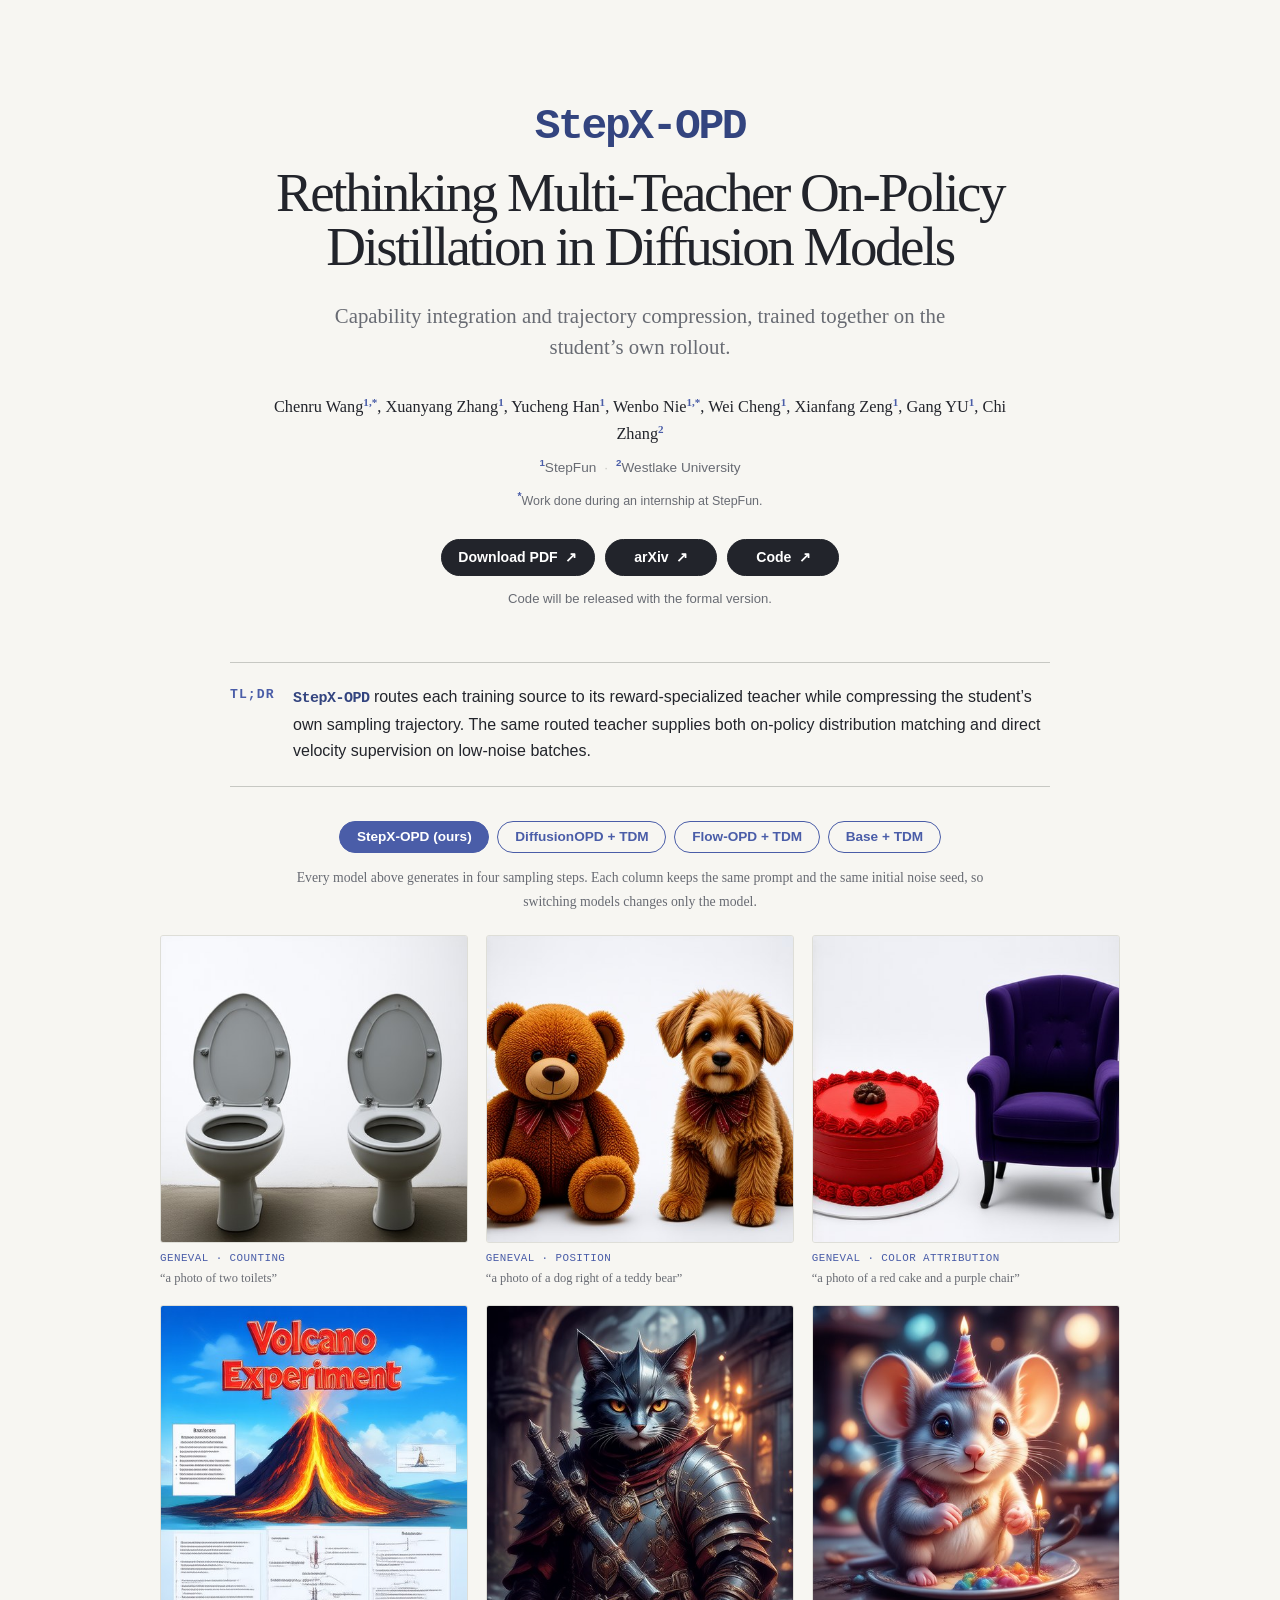
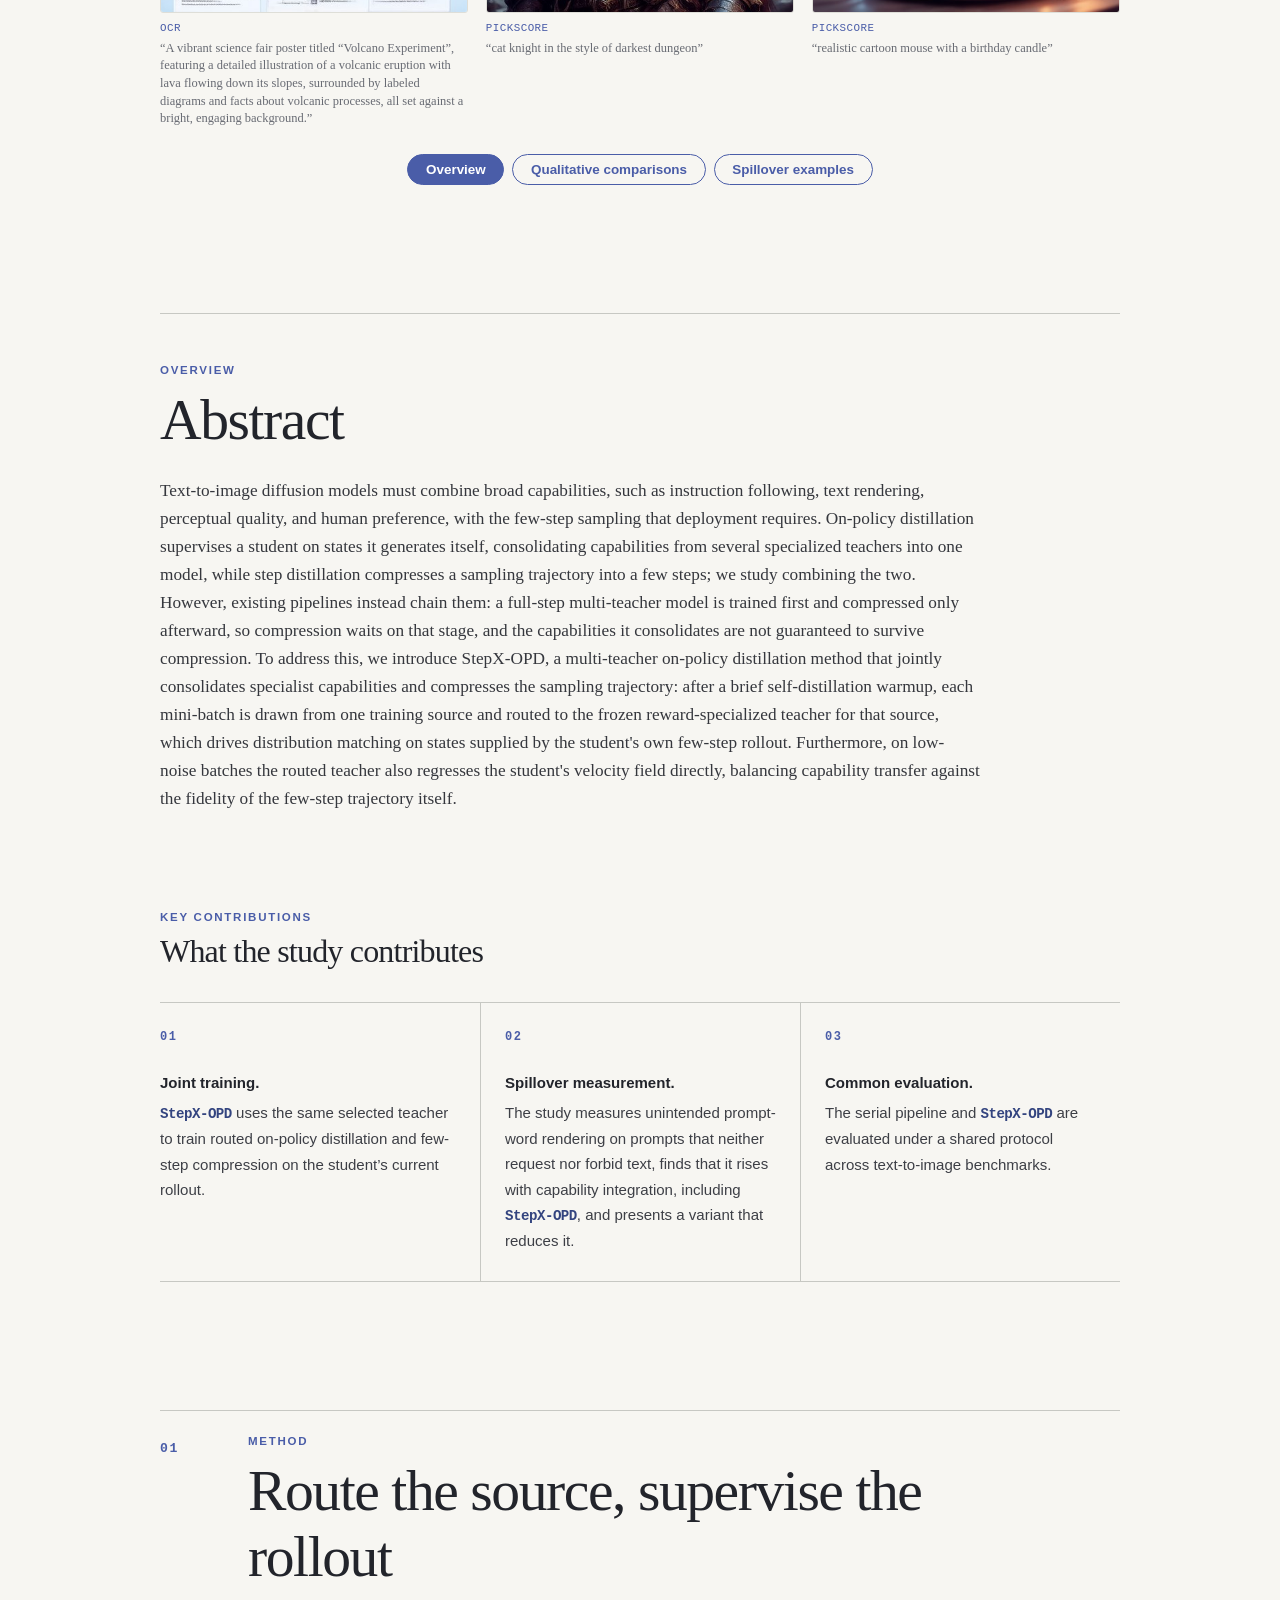
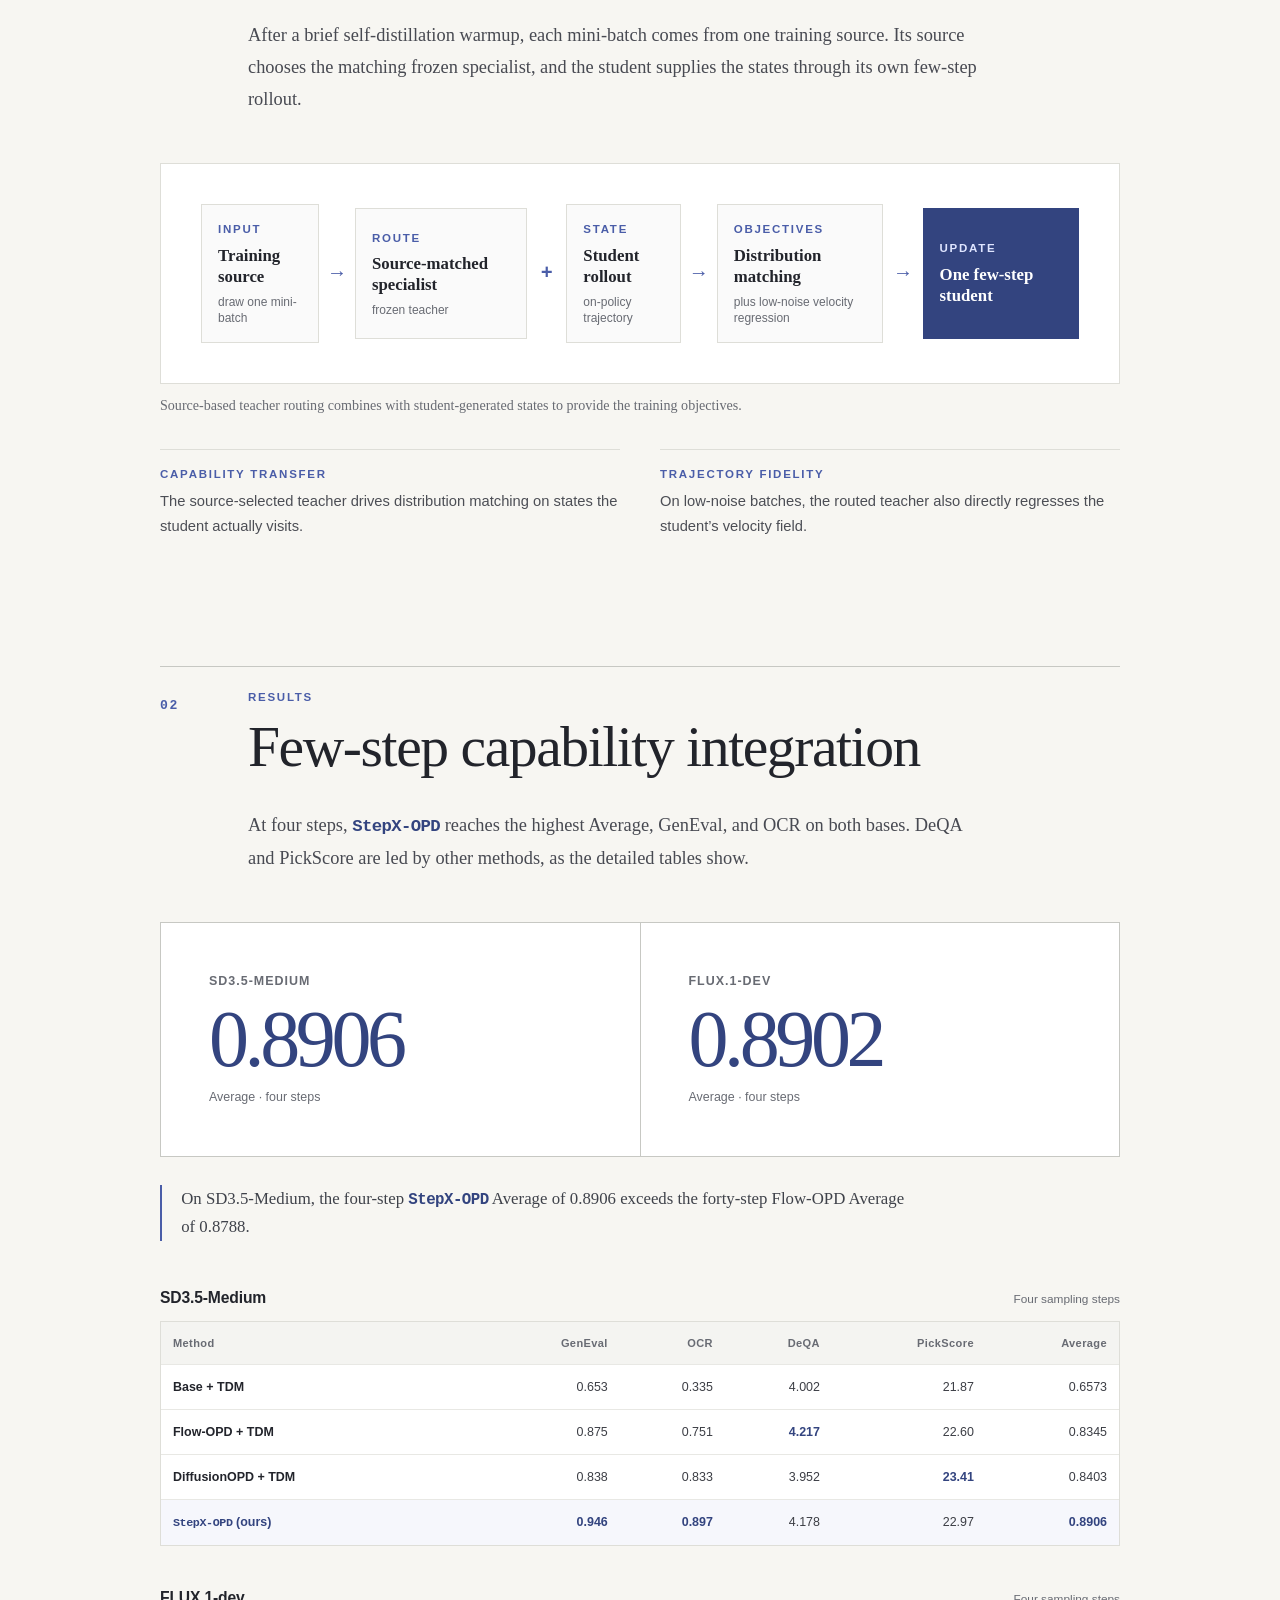
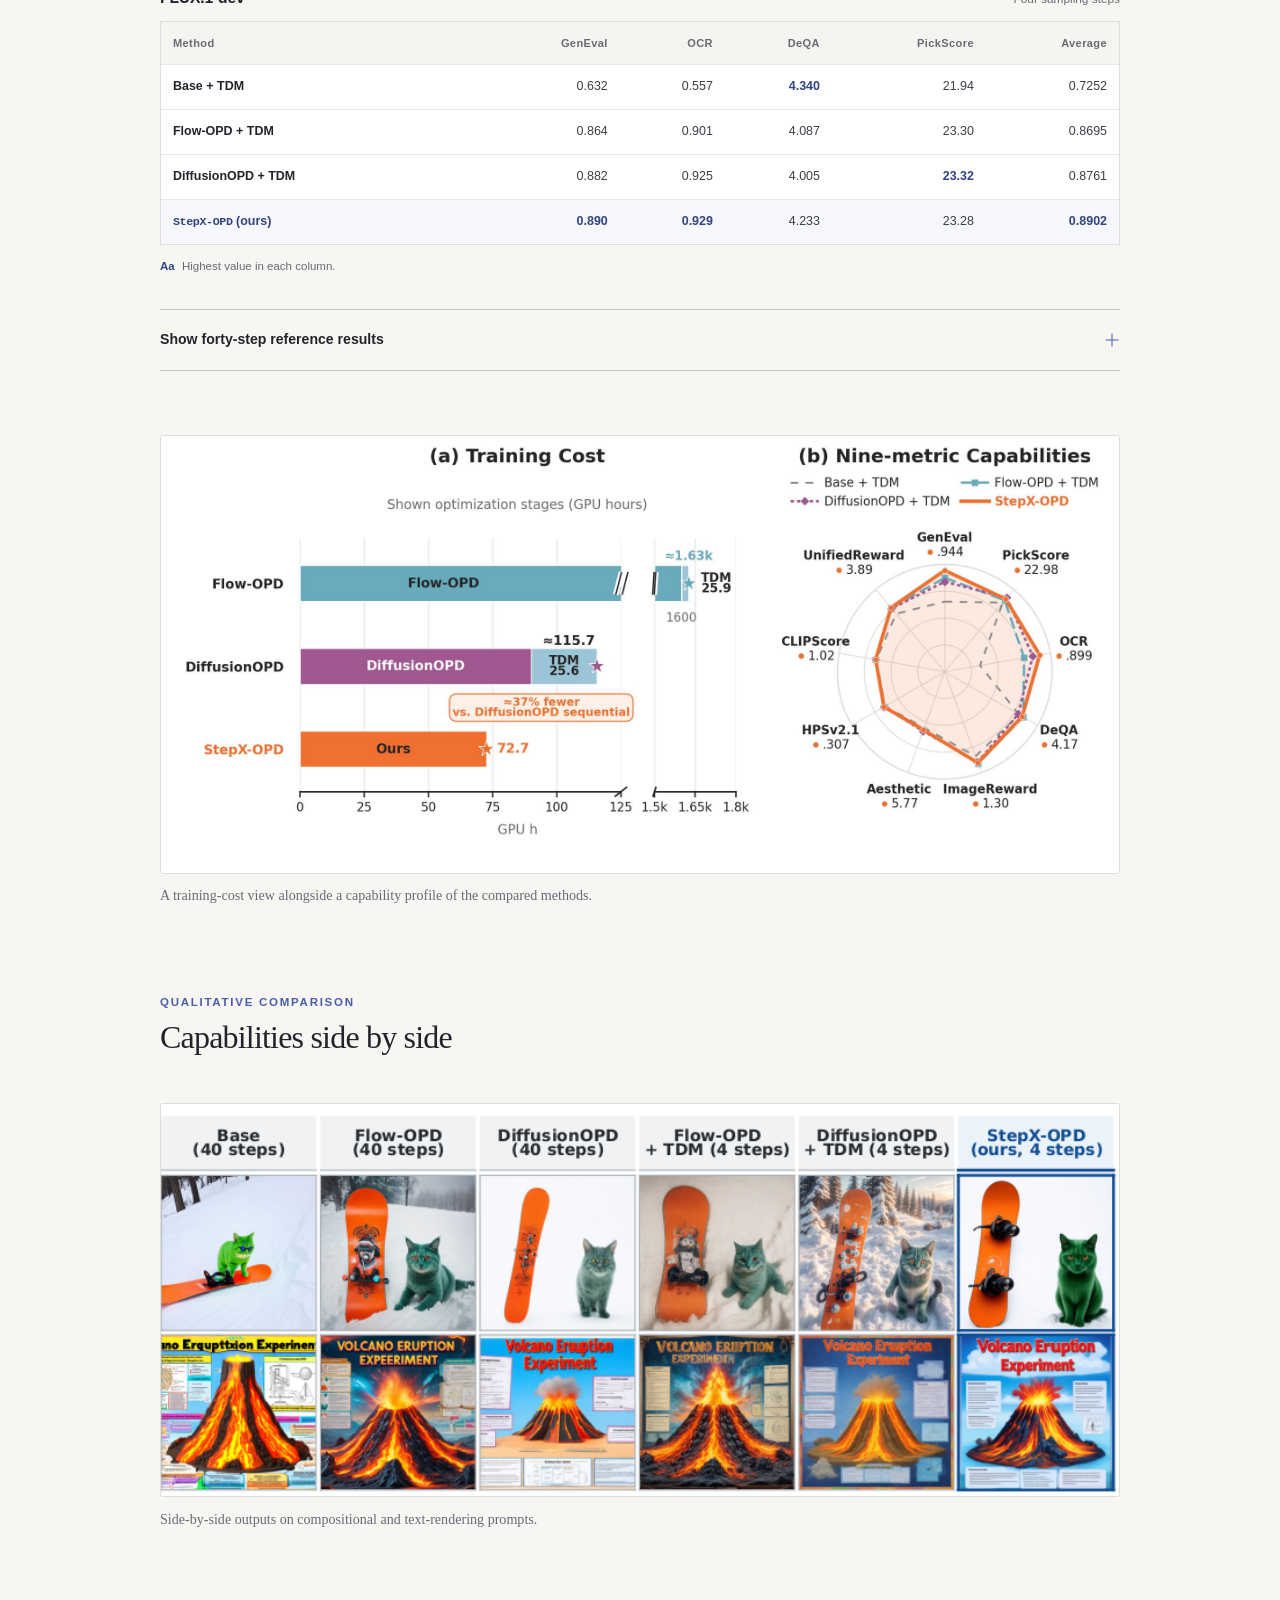
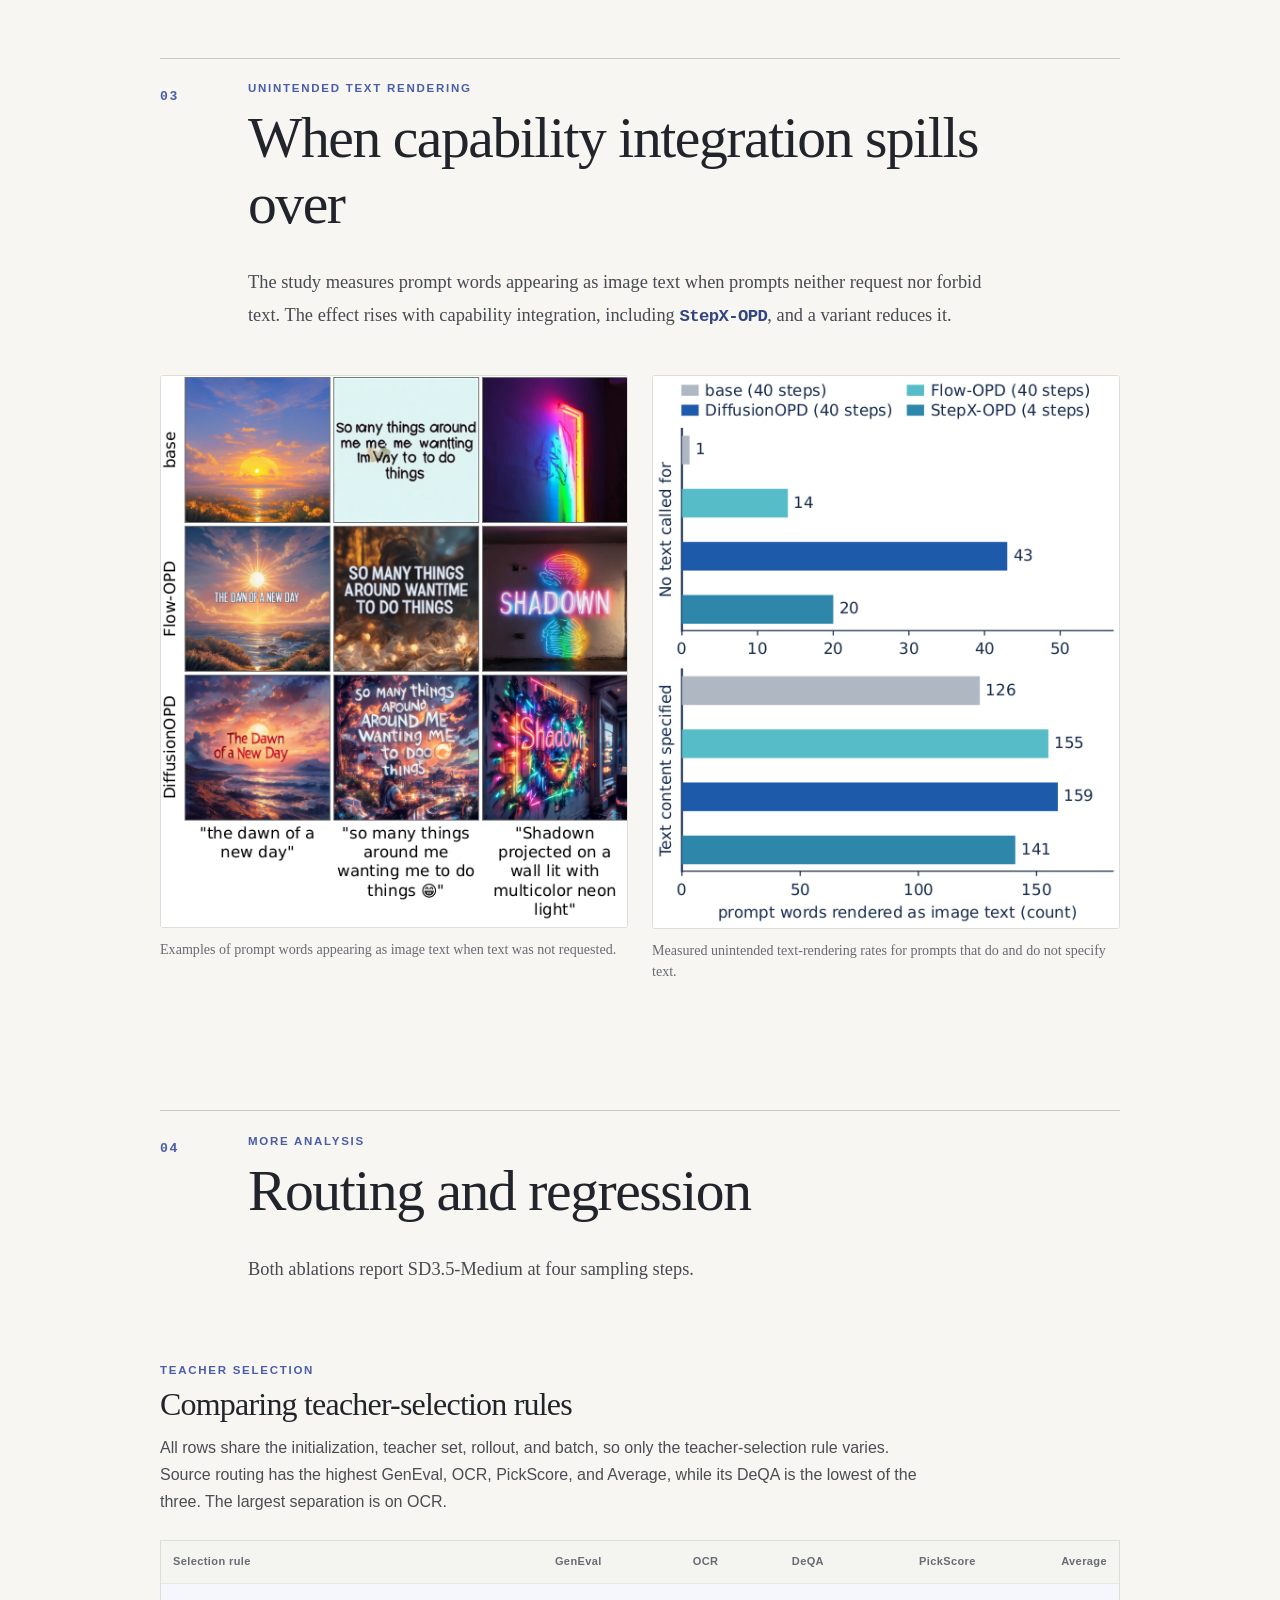
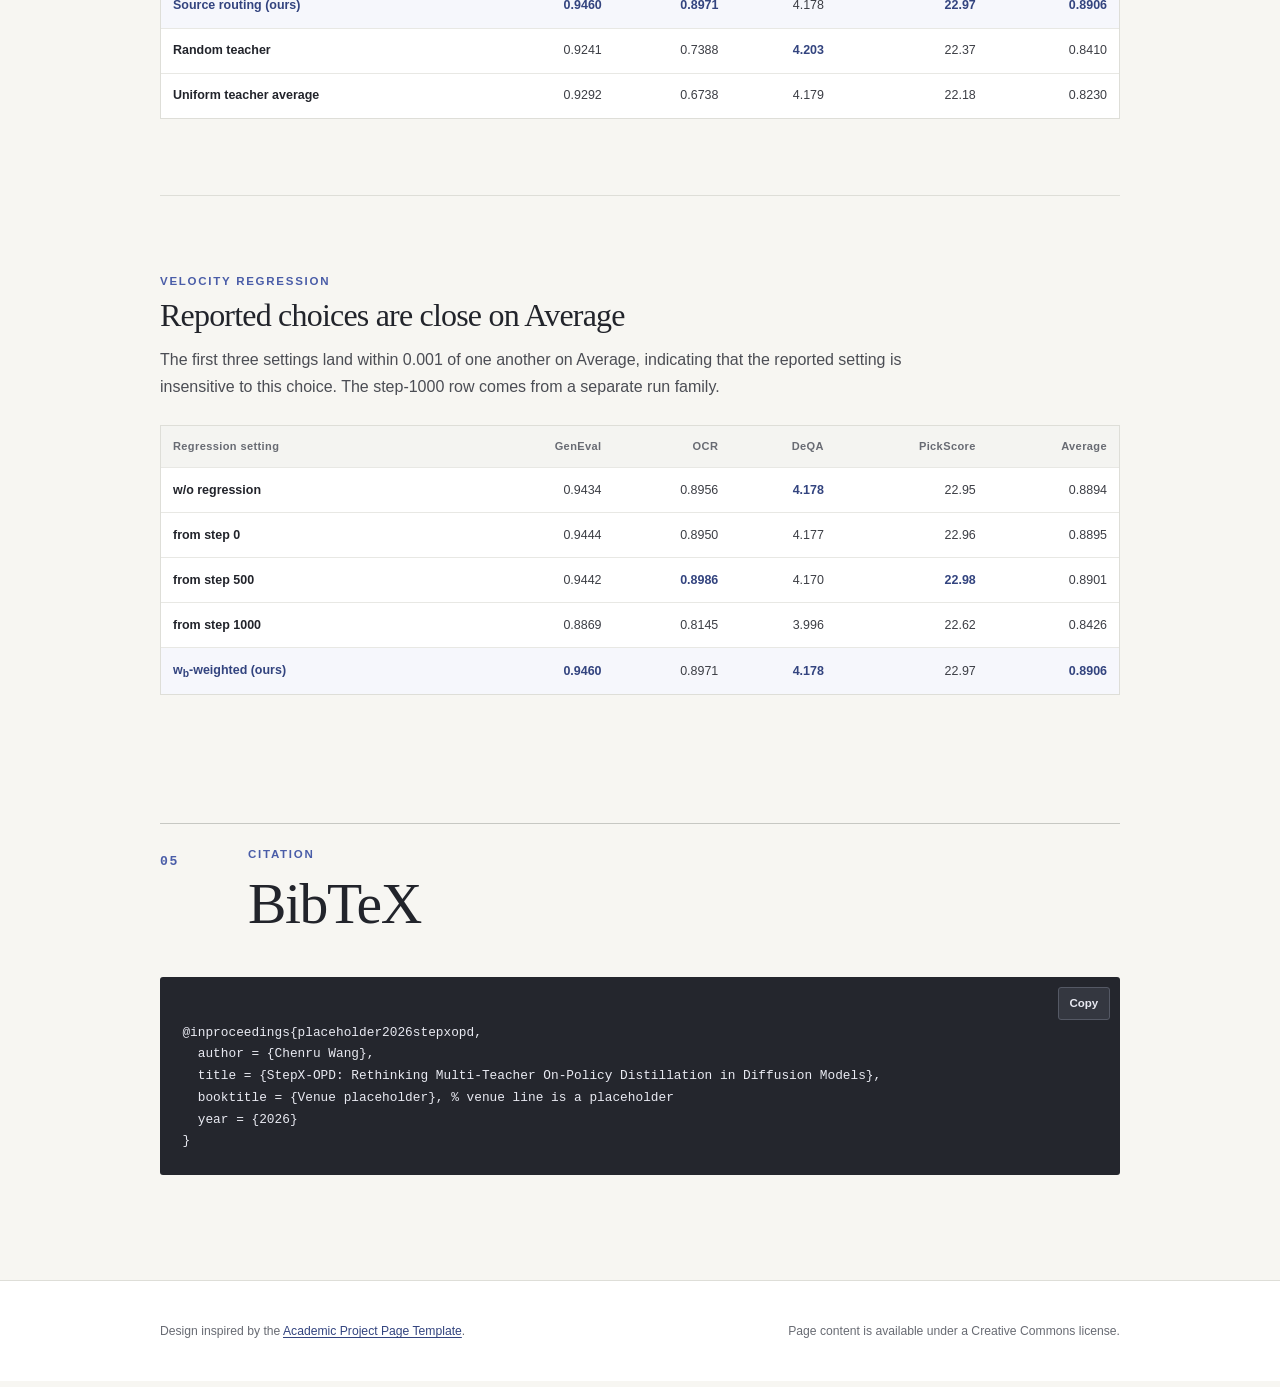
==== index.html @ 5778346a "StepX-OPD project page Static pages for the paper: overview, qualitative comparisons and spillover e" ====
<!doctype html>
<html lang="en">
  <head>
    <meta charset="utf-8">
    <meta name="viewport" content="width=device-width, initial-scale=1">
    <meta name="description" content="Project page for StepX-OPD, a multi-teacher on-policy distillation method for diffusion models.">
    <title>StepX-OPD: Rethinking Multi-Teacher On-Policy Distillation in Diffusion Models</title>
    <link rel="icon" href="data:,">
    <link rel="stylesheet" href="static/css/style.css">
    <script src="static/js/main.js" defer></script>
  </head>
  <body>
    <a class="skip-link" href="#main-content">Skip to content</a>

    <header class="hero page-shell">
      <h1>
        <span class="method-word">StepX-OPD</span>
        <span class="title-rest">Rethinking Multi-Teacher On-Policy Distillation in Diffusion Models</span>
      </h1>
      <p class="tagline">Capability integration and trajectory compression, trained together on the student’s own rollout.</p>

      <div class="identity" aria-label="Authors and affiliations">
        <p class="authors">Chenru Wang<sup>1,&#42;</sup>, Xuanyang Zhang<sup>1</sup>, Yucheng Han<sup>1</sup>, Wenbo Nie<sup>1,&#42;</sup>, Wei Cheng<sup>1</sup>, Xianfang Zeng<sup>1</sup>, Gang YU<sup>1</sup>, Chi Zhang<sup>2</sup></p>
        <p class="affiliations"><sup>1</sup>StepFun<span class="aff-sep">&#183;</span><sup>2</sup>Westlake University</p>
        <p class="author-note"><sup>&#42;</sup>Work done during an internship at StepFun.</p>
      </div>

      <nav class="resource-links" aria-label="Project resources">
        <a class="resource-button" href="#">Download PDF <span aria-hidden="true">↗</span></a><!-- Placeholder: fill in the PDF href. -->
        <a class="resource-button" href="#">arXiv <span aria-hidden="true">↗</span></a><!-- Placeholder: fill in the arXiv href. -->
        <a class="resource-button" href="#">Code <span aria-hidden="true">↗</span></a><!-- Placeholder: fill in the Code href. -->
      </nav>
      <p class="release-note">Code will be released with the formal version.</p>

      <aside class="tldr" aria-labelledby="tldr-heading">
        <p class="tldr-label" id="tldr-heading">TL;DR</p>
        <p><span class="method-inline">StepX-OPD</span> routes each training source to its reward-specialized teacher while compressing the student’s own sampling trajectory. The same routed teacher supplies both on-policy distribution matching and direct velocity supervision on low-noise batches.</p>
      </aside>

      <section class="hero-compare compare-block" aria-labelledby="compare-heading"
               data-prefix="static/images/compare/" data-sep="_">
        <h2 class="sr-only" id="compare-heading">Four-step comparison</h2>
        <div class="model-switch" role="group" aria-label="Choose which model to show">
          <button type="button" class="model-pill is-active" data-model="ours_wb" aria-pressed="true">StepX-OPD (ours)</button>
          <button type="button" class="model-pill" data-model="diffusionopd_tdm" aria-pressed="false">DiffusionOPD + TDM</button>
          <button type="button" class="model-pill" data-model="flowopd_tdm" aria-pressed="false">Flow-OPD + TDM</button>
          <button type="button" class="model-pill" data-model="base_tdm" aria-pressed="false">Base + TDM</button>
        </div>
        <p class="model-switch-note">Every model above generates in four sampling steps. Each column keeps the same prompt and the same initial noise seed, so switching models changes only the model.</p>
        <div class="compare-grid">
          <figure class="compare-cell">
            <img class="compare-img" data-key="c1" src="static/images/compare/ours_wb_c1.jpg"
                 width="448" height="448" decoding="async"
                 alt="Generation for the prompt: a photo of two toilets">
            <figcaption><span class="prompt-tag">GenEval · counting</span><span class="prompt-text">“a photo of two toilets”</span></figcaption>
          </figure>
          <figure class="compare-cell">
            <img class="compare-img" data-key="c2" src="static/images/compare/ours_wb_c2.jpg"
                 width="448" height="448" decoding="async"
                 alt="Generation for the prompt: a photo of a dog right of a teddy bear">
            <figcaption><span class="prompt-tag">GenEval · position</span><span class="prompt-text">“a photo of a dog right of a teddy bear”</span></figcaption>
          </figure>
          <figure class="compare-cell">
            <img class="compare-img" data-key="c3" src="static/images/compare/ours_wb_c3.jpg"
                 width="448" height="448" decoding="async"
                 alt="Generation for the prompt: a photo of a red cake and a purple chair">
            <figcaption><span class="prompt-tag">GenEval · color attribution</span><span class="prompt-text">“a photo of a red cake and a purple chair”</span></figcaption>
          </figure>
          <figure class="compare-cell">
            <img class="compare-img" data-key="c4" src="static/images/compare/ours_wb_c4.jpg"
                 width="448" height="448" decoding="async"
                 alt="Generation for the prompt: A vibrant science fair poster titled “Volcano Experiment”, featuring a detailed illustrati">
            <figcaption><span class="prompt-tag">OCR</span><span class="prompt-text">“A vibrant science fair poster titled “Volcano Experiment”, featuring a detailed illustration of a volcanic eruption with lava flowing down its slopes, surrounded by labeled diagrams and facts about volcanic processes, all set against a bright, engaging background.”</span></figcaption>
          </figure>
          <figure class="compare-cell">
            <img class="compare-img" data-key="c5" src="static/images/compare/ours_wb_c5.jpg"
                 width="448" height="448" decoding="async"
                 alt="Generation for the prompt: cat knight in the style of darkest dungeon">
            <figcaption><span class="prompt-tag">PickScore</span><span class="prompt-text">“cat knight in the style of darkest dungeon”</span></figcaption>
          </figure>
          <figure class="compare-cell">
            <img class="compare-img" data-key="c6" src="static/images/compare/ours_wb_c6.jpg"
                 width="448" height="448" decoding="async"
                 alt="Generation for the prompt: realistic cartoon mouse with a birthday candle">
            <figcaption><span class="prompt-tag">PickScore</span><span class="prompt-text">“realistic cartoon mouse with a birthday candle”</span></figcaption>
          </figure>
        </div>
      </section>

        <nav class="page-switch" id="blocks" aria-label="Pages">
          <a class="page-pill is-current" href="index.html#blocks" aria-current="page">Overview</a>
          <a class="page-pill" href="comparisons.html#blocks">Qualitative comparisons</a>
          <a class="page-pill" href="spillover.html#blocks">Spillover examples</a>
        </nav>
    </header>

    <main id="main-content">
      <section class="page-shell prose-section" aria-labelledby="abstract-heading">
        <div class="section-rule"></div>
        <p class="section-kicker">Overview</p>
        <h2 id="abstract-heading">Abstract</h2>
        <p class="abstract">Text-to-image diffusion models must combine broad capabilities, such as instruction following, text rendering, perceptual quality, and human preference, with the few-step sampling that deployment requires. On-policy distillation supervises a student on states it generates itself, consolidating capabilities from several specialized teachers into one model, while step distillation compresses a sampling trajectory into a few steps; we study combining the two. However, existing pipelines instead chain them: a full-step multi-teacher model is trained first and compressed only afterward, so compression waits on that stage, and the capabilities it consolidates are not guaranteed to survive compression. To address this, we introduce StepX-OPD, a multi-teacher on-policy distillation method that jointly consolidates specialist capabilities and compresses the sampling trajectory: after a brief self-distillation warmup, each mini-batch is drawn from one training source and routed to the frozen reward-specialized teacher for that source, which drives distribution matching on states supplied by the student's own few-step rollout. Furthermore, on low-noise batches the routed teacher also regresses the student's velocity field directly, balancing capability transfer against the fidelity of the few-step trajectory itself.</p>

        <div class="contribution-heading">
          <p class="section-kicker">Key contributions</p>
          <h3>What the study contributes</h3>
        </div>
        <ol class="contribution-list">
          <li>
            <span class="contribution-index" aria-hidden="true">01</span>
            <div><strong>Joint training.</strong> <span class="method-inline">StepX-OPD</span> uses the same selected teacher to train routed on-policy distillation and few-step compression on the student’s current rollout.</div>
          </li>
          <li>
            <span class="contribution-index" aria-hidden="true">02</span>
            <div><strong>Spillover measurement.</strong> The study measures unintended prompt-word rendering on prompts that neither request nor forbid text, finds that it rises with capability integration, including <span class="method-inline">StepX-OPD</span>, and presents a variant that reduces it.</div>
          </li>
          <li>
            <span class="contribution-index" aria-hidden="true">03</span>
            <div><strong>Common evaluation.</strong> The serial pipeline and <span class="method-inline">StepX-OPD</span> are evaluated under a shared protocol across text-to-image benchmarks.</div>
          </li>
        </ol>
      </section>

      <section class="page-shell numbered-section" aria-labelledby="method-heading">
        <header class="section-header">
          <span class="section-number" aria-hidden="true">01</span>
          <div>
            <p class="section-kicker">Method</p>
            <h2 id="method-heading">Route the source, supervise the rollout</h2>
          </div>
        </header>
        <p class="section-intro">After a brief self-distillation warmup, each mini-batch comes from one training source. Its source chooses the matching frozen specialist, and the student supplies the states through its own few-step rollout.</p>

        <figure class="method-figure">
        <div class="method-diagram" role="img" aria-label="A training source routes a mini-batch to a frozen specialist teacher. The student rollout supplies on-policy states. The teacher drives distribution matching and low-noise velocity regression, which update one student.">
          <div class="diagram-column">
            <div class="diagram-node node-source">
              <span class="node-label">Input</span>
              <strong>Training source</strong>
              <small>draw one mini-batch</small>
            </div>
            <span class="diagram-arrow" aria-hidden="true">→</span>
            <div class="diagram-node node-route">
              <span class="node-label">Route</span>
              <strong>Source-matched specialist</strong>
              <small>frozen teacher</small>
            </div>
          </div>
          <div class="diagram-join" aria-hidden="true">+</div>
          <div class="diagram-column">
            <div class="diagram-node node-rollout">
              <span class="node-label">State</span>
              <strong>Student rollout</strong>
              <small>on-policy trajectory</small>
            </div>
            <span class="diagram-arrow" aria-hidden="true">→</span>
            <div class="diagram-node node-objective">
              <span class="node-label">Objectives</span>
              <strong>Distribution matching</strong>
              <small>plus low-noise velocity regression</small>
            </div>
          </div>
          <span class="diagram-arrow diagram-arrow-final" aria-hidden="true">→</span>
          <div class="diagram-node node-student">
            <span class="node-label">Update</span>
            <strong>One few-step student</strong>
          </div>
        </div>
        <figcaption>Source-based teacher routing combines with student-generated states to provide the training objectives.</figcaption>
        </figure>

        <div class="method-notes">
          <article>
            <p class="note-label">Capability transfer</p>
            <p>The source-selected teacher drives distribution matching on states the student actually visits.</p>
          </article>
          <article>
            <p class="note-label">Trajectory fidelity</p>
            <p>On low-noise batches, the routed teacher also directly regresses the student’s velocity field.</p>
          </article>
        </div>
      </section>

      <section class="page-shell numbered-section" aria-labelledby="results-heading">
        <header class="section-header">
          <span class="section-number" aria-hidden="true">02</span>
          <div>
            <p class="section-kicker">Results</p>
            <h2 id="results-heading">Few-step capability integration</h2>
          </div>
        </header>
        <p class="section-intro">At four steps, <span class="method-inline">StepX-OPD</span> reaches the highest Average, GenEval, and OCR on both bases. DeQA and PickScore are led by other methods, as the detailed tables show.</p>

        <div class="headline-results" aria-label="Average scores for StepX-OPD">
          <article>
            <p class="result-model">SD3.5-Medium</p>
            <p class="result-value">0.8906</p>
            <p class="result-label">Average · four steps</p>
          </article>
          <article>
            <p class="result-model">FLUX.1-dev</p>
            <p class="result-value">0.8902</p>
            <p class="result-label">Average · four steps</p>
          </article>
        </div>

        <p class="result-callout">On SD3.5-Medium, the four-step <span class="method-inline">StepX-OPD</span> Average of 0.8906 exceeds the forty-step Flow-OPD Average of 0.8788.</p>

        <div class="results-grid">
          <div class="table-block">
            <div class="table-title-row">
              <h3>SD3.5-Medium</h3>
              <span>Four sampling steps</span>
            </div>
            <div class="table-scroll" tabindex="0" aria-label="Scrollable SD3.5-Medium results table">
              <table>
                <thead>
                  <tr><th scope="col">Method</th><th scope="col">GenEval</th><th scope="col">OCR</th><th scope="col">DeQA</th><th scope="col">PickScore</th><th scope="col">Average</th></tr>
                </thead>
                <tbody>
                  <tr><th scope="row">Base + TDM</th><td>0.653</td><td>0.335</td><td>4.002</td><td>21.87</td><td>0.6573</td></tr>
                  <tr><th scope="row">Flow-OPD + TDM</th><td>0.875</td><td>0.751</td><td class="metric-best">4.217</td><td>22.60</td><td>0.8345</td></tr>
                  <tr><th scope="row">DiffusionOPD + TDM</th><td>0.838</td><td>0.833</td><td>3.952</td><td class="metric-best">23.41</td><td>0.8403</td></tr>
                  <tr class="ours-row"><th scope="row"><span class="method-inline">StepX-OPD</span> (ours)</th><td class="metric-best">0.946</td><td class="metric-best">0.897</td><td>4.178</td><td>22.97</td><td class="metric-best">0.8906</td></tr>
                </tbody>
              </table>
            </div>
          </div>

          <div class="table-block">
            <div class="table-title-row">
              <h3>FLUX.1-dev</h3>
              <span>Four sampling steps</span>
            </div>
            <div class="table-scroll" tabindex="0" aria-label="Scrollable FLUX.1-dev results table">
              <table>
                <thead>
                  <tr><th scope="col">Method</th><th scope="col">GenEval</th><th scope="col">OCR</th><th scope="col">DeQA</th><th scope="col">PickScore</th><th scope="col">Average</th></tr>
                </thead>
                <tbody>
                  <tr><th scope="row">Base + TDM</th><td>0.632</td><td>0.557</td><td class="metric-best">4.340</td><td>21.94</td><td>0.7252</td></tr>
                  <tr><th scope="row">Flow-OPD + TDM</th><td>0.864</td><td>0.901</td><td>4.087</td><td>23.30</td><td>0.8695</td></tr>
                  <tr><th scope="row">DiffusionOPD + TDM</th><td>0.882</td><td>0.925</td><td>4.005</td><td class="metric-best">23.32</td><td>0.8761</td></tr>
                  <tr class="ours-row"><th scope="row"><span class="method-inline">StepX-OPD</span> (ours)</th><td class="metric-best">0.890</td><td class="metric-best">0.929</td><td>4.233</td><td>23.28</td><td class="metric-best">0.8902</td></tr>
                </tbody>
              </table>
            </div>
          </div>
        </div>
        <p class="table-key"><span class="key-mark" aria-hidden="true">Aa</span> Highest value in each column.</p>

        <details class="disclosure">
          <summary><span>Show forty-step reference results</span><span class="summary-icon" aria-hidden="true"></span></summary>
          <div class="disclosure-body">
            <div class="table-block">
              <div class="table-title-row"><h3>SD3.5-Medium</h3><span>Forty sampling steps</span></div>
              <div class="table-scroll" tabindex="0" aria-label="Scrollable SD3.5-Medium reference results table">
                <table>
                  <thead><tr><th scope="col">Method</th><th scope="col">GenEval</th><th scope="col">OCR</th><th scope="col">DeQA</th><th scope="col">PickScore</th><th scope="col">Average</th></tr></thead>
                  <tbody>
                    <tr><th scope="row">Base</th><td>0.666</td><td>0.529</td><td>4.045</td><td>21.79</td><td>0.7105</td></tr>
                    <tr><th scope="row">GenEval Teacher</th><td>0.946</td><td>0.597</td><td>3.965</td><td>21.66</td><td>0.7923</td></tr>
                    <tr><th scope="row">OCR Teacher</th><td>0.656</td><td>0.924</td><td>3.849</td><td>21.66</td><td>0.7957</td></tr>
                    <tr><th scope="row">PickScore Teacher</th><td>0.744</td><td>0.629</td><td>4.166</td><td>23.30</td><td>0.7756</td></tr>
                    <tr><th scope="row">Flow-OPD</th><td>0.905</td><td>0.885</td><td>4.268</td><td>22.66</td><td>0.8788</td></tr>
                    <tr><th scope="row">DiffusionOPD</th><td>0.945</td><td>0.930</td><td>4.113</td><td>23.68</td><td>0.9022</td></tr>
                  </tbody>
                </table>
              </div>
            </div>

            <div class="table-block">
              <div class="table-title-row"><h3>FLUX.1-dev</h3><span>Forty sampling steps</span></div>
              <div class="table-scroll" tabindex="0" aria-label="Scrollable FLUX.1-dev reference results table">
                <table>
                  <thead><tr><th scope="col">Method</th><th scope="col">GenEval</th><th scope="col">OCR</th><th scope="col">DeQA</th><th scope="col">PickScore</th><th scope="col">Average</th></tr></thead>
                  <tbody>
                    <tr><th scope="row">Base</th><td>0.655</td><td>0.588</td><td>4.298</td><td>21.96</td><td>0.7368</td></tr>
                    <tr><th scope="row">GenEval Teacher</th><td>0.900</td><td>0.663</td><td>4.333</td><td>22.06</td><td>0.8195</td></tr>
                    <tr><th scope="row">OCR Teacher</th><td>0.670</td><td>0.942</td><td>4.254</td><td>21.99</td><td>0.8270</td></tr>
                    <tr><th scope="row">PickScore Teacher</th><td>0.690</td><td>0.678</td><td>4.153</td><td>23.57</td><td>0.7765</td></tr>
                    <tr><th scope="row">Flow-OPD</th><td>0.880</td><td>0.913</td><td>4.247</td><td>23.50</td><td>0.8864</td></tr>
                    <tr><th scope="row">DiffusionOPD</th><td>0.892</td><td>0.933</td><td>4.225</td><td>23.58</td><td>0.8943</td></tr>
                  </tbody>
                </table>
              </div>
            </div>
          </div>
        </details>

        <figure class="wide-figure figure-frame">
          <a class="figure-image-link" href="static/images/teaser_gpu_hours_radar_300dpi.png" aria-label="Open the training-cost and capability comparison at full size">
            <img src="static/images/teaser_gpu_hours_radar_300dpi.png" alt="A radar chart comparing method profiles beside a view of training cost." width="1063" height="485" loading="lazy" decoding="async">
          </a>
          <figcaption>A training-cost view alongside a capability profile of the compared methods.</figcaption>
        </figure>

        <div class="subsection-heading">
          <p class="section-kicker">Qualitative comparison</p>
          <h3>Capabilities side by side</h3>
        </div>
        <figure class="wide-figure figure-frame">
          <a class="figure-image-link" href="static/images/qualitative_comparison_sixmodel.png" aria-label="Open the main qualitative comparison at full size">
            <img src="static/images/qualitative_comparison_sixmodel.png" alt="Compared model outputs arranged side by side for benchmark prompts." width="826" height="338" loading="lazy" decoding="async">
          </a>
          <figcaption>Side-by-side outputs on compositional and text-rendering prompts.</figcaption>
        </figure>

      </section>

      <section class="page-shell numbered-section" aria-labelledby="spillover-heading">
        <header class="section-header">
          <span class="section-number" aria-hidden="true">03</span>
          <div>
            <p class="section-kicker">Unintended text rendering</p>
            <h2 id="spillover-heading">When capability integration spills over</h2>
          </div>
        </header>
        <p class="section-intro">The study measures prompt words appearing as image text when prompts neither request nor forbid text. The effect rises with capability integration, including <span class="method-inline">StepX-OPD</span>, and a variant reduces it.</p>

        <div class="paired-figures">
          <figure class="figure-frame">
            <a class="figure-image-link" href="static/images/spillover_examples.png" aria-label="Open the spillover examples at full size">
              <img src="static/images/spillover_examples.png" alt="Generated images in which prompt words appear as unintended text." width="495" height="585" loading="lazy" decoding="async">
            </a>
            <figcaption>Examples of prompt words appearing as image text when text was not requested.</figcaption>
          </figure>
          <figure class="figure-frame">
            <a class="figure-image-link" href="static/images/spillover_rates.png" aria-label="Open the spillover rate charts at full size">
              <img src="static/images/spillover_rates.png" alt="Charts showing measured unintended text-rendering rates across model variants and prompt categories." width="495" height="586" loading="lazy" decoding="async">
            </a>
            <figcaption>Measured unintended text-rendering rates for prompts that do and do not specify text.</figcaption>
          </figure>
        </div>

      </section>

      <section class="page-shell numbered-section" aria-labelledby="analysis-heading">
        <header class="section-header">
          <span class="section-number" aria-hidden="true">04</span>
          <div>
            <p class="section-kicker">More analysis</p>
            <h2 id="analysis-heading">Routing and regression</h2>
          </div>
        </header>
        <p class="section-intro">Both ablations report SD3.5-Medium at four sampling steps.</p>

        <article class="analysis-block">
          <div class="subsection-heading">
            <p class="section-kicker">Teacher selection</p>
            <h3>Comparing teacher-selection rules</h3>
          </div>
          <p>All rows share the initialization, teacher set, rollout, and batch, so only the teacher-selection rule varies. Source routing has the highest GenEval, OCR, PickScore, and Average, while its DeQA is the lowest of the three. The largest separation is on OCR.</p>
          <div class="table-scroll" tabindex="0" aria-label="Scrollable teacher-selection ablation table">
            <table>
              <thead><tr><th scope="col">Selection rule</th><th scope="col">GenEval</th><th scope="col">OCR</th><th scope="col">DeQA</th><th scope="col">PickScore</th><th scope="col">Average</th></tr></thead>
              <tbody>
                <tr class="ours-row"><th scope="row">Source routing (ours)</th><td class="metric-best">0.9460</td><td class="metric-best">0.8971</td><td>4.178</td><td class="metric-best">22.97</td><td class="metric-best">0.8906</td></tr>
                <tr><th scope="row">Random teacher</th><td>0.9241</td><td>0.7388</td><td class="metric-best">4.203</td><td>22.37</td><td>0.8410</td></tr>
                <tr><th scope="row">Uniform teacher average</th><td>0.9292</td><td>0.6738</td><td>4.179</td><td>22.18</td><td>0.8230</td></tr>
              </tbody>
            </table>
          </div>
        </article>

        <article class="analysis-block">
          <div class="subsection-heading">
            <p class="section-kicker">Velocity regression</p>
            <h3>Reported choices are close on Average</h3>
          </div>
          <p>The first three settings land within 0.001 of one another on Average, indicating that the reported setting is insensitive to this choice. The step-1000 row comes from a separate run family.</p>
          <div class="table-scroll" tabindex="0" aria-label="Scrollable velocity-regression ablation table">
            <table>
              <thead><tr><th scope="col">Regression setting</th><th scope="col">GenEval</th><th scope="col">OCR</th><th scope="col">DeQA</th><th scope="col">PickScore</th><th scope="col">Average</th></tr></thead>
              <tbody>
                <tr><th scope="row">w/o regression</th><td>0.9434</td><td>0.8956</td><td class="metric-best">4.178</td><td>22.95</td><td>0.8894</td></tr>
                <tr><th scope="row">from step 0</th><td>0.9444</td><td>0.8950</td><td>4.177</td><td>22.96</td><td>0.8895</td></tr>
                <tr><th scope="row">from step 500</th><td>0.9442</td><td class="metric-best">0.8986</td><td>4.170</td><td class="metric-best">22.98</td><td>0.8901</td></tr>
                <tr><th scope="row">from step 1000</th><td>0.8869</td><td>0.8145</td><td>3.996</td><td>22.62</td><td>0.8426</td></tr>
                <tr class="ours-row"><th scope="row">w<sub>b</sub>-weighted (ours)</th><td class="metric-best">0.9460</td><td>0.8971</td><td class="metric-best">4.178</td><td>22.97</td><td class="metric-best">0.8906</td></tr>
              </tbody>
            </table>
          </div>
        </article>
      </section>

      <section class="page-shell numbered-section citation-section" aria-labelledby="citation-heading">
        <header class="section-header">
          <span class="section-number" aria-hidden="true">05</span>
          <div>
            <p class="section-kicker">Citation</p>
            <h2 id="citation-heading">BibTeX</h2>
          </div>
        </header>
        <div class="bibtex-wrap">
          <button class="copy-button" type="button" data-copy-bib aria-label="Copy BibTeX citation">
            <span data-copy-label>Copy</span>
          </button>
          <pre><code id="bibtex">@inproceedings{placeholder2026stepxopd,
  author = {Chenru Wang},
  title = {StepX-OPD: Rethinking Multi-Teacher On-Policy Distillation in Diffusion Models},
  booktitle = {Venue placeholder}, % venue line is a placeholder
  year = {2026}
}</code></pre>
        </div>
        <p class="copy-status" data-copy-status aria-live="polite"></p>
      </section>
    </main>

    <footer>
      <div class="page-shell footer-inner">
        <p>Design inspired by the <a href="https://github.com/eliahuhorwitz/Academic-project-page-template">Academic Project Page Template</a>.</p>
        <p>Page content is available under a Creative Commons license.</p>
      </div>
    </footer>
  </body>
</html>
---- static/css/style.css ----
:root {
  --paper: #f7f6f2;
  --surface: #ffffff;
  --ink: #22242b;
  --muted: #686b73;
  --line: #deded8;
  --line-dark: #c7c8c3;
  --accent: #4a5da8;
  --accent-dark: #33447f;
  --accent-soft: #edf0fb;
  --serif: Georgia, "Times New Roman", serif;
  --sans: Inter, ui-sans-serif, -apple-system, BlinkMacSystemFont, "Segoe UI", sans-serif;
  --mono: "SFMono-Regular", Consolas, "Liberation Mono", monospace;
}

* {
  box-sizing: border-box;
}

html {
  scroll-behavior: smooth;
}

body {
  margin: 0;
  color: var(--ink);
  background: var(--paper);
  font-family: var(--sans);
  font-size: 16px;
  line-height: 1.68;
  text-rendering: optimizeLegibility;
  -webkit-font-smoothing: antialiased;
}

img {
  display: block;
  max-width: 100%;
  height: auto;
}

a {
  color: var(--accent-dark);
}

button,
summary,
a {
  -webkit-tap-highlight-color: transparent;
}

button,
input,
textarea,
select {
  font: inherit;
}

.skip-link {
  position: fixed;
  z-index: 100;
  top: 0.75rem;
  left: 0.75rem;
  padding: 0.65rem 0.9rem;
  color: var(--surface);
  background: var(--ink);
  border-radius: 0.35rem;
  transform: translateY(-180%);
  transition: transform 160ms ease;
}

.skip-link:focus {
  transform: translateY(0);
}

.page-shell {
  width: min(960px, calc(100% - 40px));
  margin-inline: auto;
  min-width: 0;
}

.hero {
  padding-top: clamp(3.5rem, 7vw, 5.25rem);
  text-align: center;
}

.eyebrow,
.section-kicker,
.note-label,
.node-label {
  margin: 0;
  color: var(--accent);
  font-size: 0.72rem;
  font-weight: 750;
  letter-spacing: 0.15em;
  line-height: 1.4;
  text-transform: uppercase;
}

h1,
h2,
h3,
p {
  overflow-wrap: break-word;
}

h1 {
  max-width: 940px;
  margin: 1.35rem auto 0;
  font-family: var(--serif);
  font-size: clamp(2.5rem, 4.3vw, 3.8rem);
  font-weight: 400;
  letter-spacing: -0.045em;
  line-height: 0.98;
}

.method-word {
  display: block;
  margin-bottom: 0.42em;
  color: var(--accent-dark);
  font-family: var(--mono);
  font-size: 0.78em;
  font-weight: 650;
  letter-spacing: -0.055em;
}

.title-rest {
  display: block;
}

.tagline {
  max-width: 680px;
  margin: 1.65rem auto 0;
  color: var(--muted);
  font-family: var(--serif);
  font-size: clamp(1.05rem, 2vw, 1.3rem);
  line-height: 1.5;
}

.identity {
  margin-top: 2rem;
}

.identity p {
  margin: 0;
}

.author {
  font-size: 1.05rem;
  font-weight: 700;
}

.affiliation {
  color: var(--muted);
  font-size: 0.9rem;
}

.resource-links {
  display: flex;
  flex-wrap: wrap;
  justify-content: center;
  gap: 0.65rem;
  margin-top: 1.7rem;
}

.resource-button {
  display: inline-flex;
  align-items: center;
  justify-content: center;
  gap: 0.45rem;
  min-width: 7rem;
  padding: 0.64rem 1.05rem;
  color: var(--surface);
  background: var(--ink);
  border: 1px solid var(--ink);
  border-radius: 999px;
  font-size: 0.88rem;
  font-weight: 700;
  line-height: 1;
  text-decoration: none;
  transition: background-color 160ms ease, border-color 160ms ease, transform 160ms ease;
}

.resource-button:hover {
  background: var(--accent-dark);
  border-color: var(--accent-dark);
  transform: translateY(-1px);
}

.release-note {
  margin: 0.8rem 0 0;
  color: var(--muted);
  font-size: 0.82rem;
}

.tldr {
  display: grid;
  grid-template-columns: auto 1fr;
  gap: 1.15rem;
  max-width: 820px;
  margin: clamp(2.4rem, 5vw, 3.25rem) auto 0;
  padding: 1.3rem 0;
  border-block: 1px solid var(--line-dark);
  text-align: left;
}

.tldr p {
  margin: 0;
}

.tldr-label {
  color: var(--accent);
  font-family: var(--mono);
  font-size: 0.82rem;
  font-weight: 750;
  letter-spacing: 0.08em;
}

.method-inline {
  color: var(--accent-dark);
  font-family: var(--mono);
  font-size: 0.94em;
  font-weight: 650;
  letter-spacing: -0.035em;
}

figure {
  margin: 0;
  min-width: 0;
}

.figure-image-link {
  display: block;
  border-radius: 3px;
}

.figure-frame img {
  width: 100%;
  background: var(--surface);
  border: 1px solid var(--line);
  border-radius: 3px;
}

figcaption {
  margin-top: 0.7rem;
  color: var(--muted);
  font-family: var(--serif);
  font-size: 0.88rem;
  line-height: 1.5;
  text-align: left;
}

.hero-figure {
  margin-top: clamp(2rem, 4vw, 3rem);
}

main {
  padding-bottom: 5rem;
}

.prose-section,
.numbered-section {
  padding-top: clamp(5rem, 10vw, 8rem);
}

.section-rule {
  width: 100%;
  height: 1px;
  margin-bottom: 3rem;
  background: var(--line-dark);
}

h2,
h3 {
  margin-top: 0;
  font-family: var(--serif);
  font-weight: 400;
  letter-spacing: -0.025em;
  line-height: 1.15;
}

h2 {
  margin-bottom: 1.5rem;
  font-size: clamp(2.1rem, 4.7vw, 3.6rem);
}

h3 {
  margin-bottom: 0.8rem;
  font-size: clamp(1.45rem, 3vw, 2rem);
}

.prose-section > .section-kicker {
  margin-bottom: 0.55rem;
}

.abstract {
  max-width: 820px;
  margin: 0;
  color: #35373d;
  font-family: var(--serif);
  font-size: clamp(1rem, 1.4vw, 1.08rem);
  line-height: 1.62;
}

.contribution-heading {
  margin-top: clamp(4rem, 8vw, 6rem);
}

.contribution-heading .section-kicker,
.subsection-heading .section-kicker {
  margin-bottom: 0.5rem;
}

.contribution-list {
  display: grid;
  grid-template-columns: repeat(3, minmax(0, 1fr));
  gap: 0;
  margin: 2rem 0 0;
  padding: 0;
  border-top: 1px solid var(--line-dark);
  list-style: none;
}

.contribution-list li {
  display: flex;
  flex-direction: column;
  gap: 1.4rem;
  min-width: 0;
  padding: 1.5rem 1.5rem 1.7rem 0;
  border-bottom: 1px solid var(--line-dark);
}

.contribution-list li + li {
  padding-left: 1.5rem;
  border-left: 1px solid var(--line-dark);
}

.contribution-index {
  color: var(--accent);
  font-family: var(--mono);
  font-size: 0.75rem;
  font-weight: 700;
  letter-spacing: 0.12em;
}

.contribution-list li > div {
  color: #3d3f46;
  font-size: 0.94rem;
  line-height: 1.7;
}

.contribution-list strong {
  display: block;
  margin-bottom: 0.3rem;
  color: var(--ink);
}

.section-header {
  display: grid;
  grid-template-columns: 4.5rem minmax(0, 1fr);
  gap: 1rem;
  align-items: start;
  padding-top: 1.35rem;
  border-top: 1px solid var(--line-dark);
}

.section-header .section-kicker {
  margin-bottom: 0.55rem;
}

.section-header h2 {
  max-width: 800px;
  margin-bottom: 0;
}

.section-number {
  padding-top: 0.35rem;
  color: var(--accent);
  font-family: var(--mono);
  font-size: 0.82rem;
  font-weight: 750;
  letter-spacing: 0.12em;
}

.section-intro {
  max-width: 740px;
  margin: 1.8rem 0 2.7rem 5.5rem;
  color: #484a52;
  font-family: var(--serif);
  font-size: clamp(1rem, 1.8vw, 1.15rem);
  line-height: 1.75;
}

.method-diagram {
  display: flex;
  align-items: center;
  justify-content: center;
  gap: 0.85rem;
  margin-top: 3rem;
  padding: clamp(1.3rem, 4vw, 2.5rem);
  overflow: hidden;
  background: var(--surface);
  border: 1px solid var(--line);
}

.diagram-column {
  display: flex;
  align-items: center;
  gap: 0.75rem;
  min-width: 0;
}

.diagram-node {
  display: flex;
  flex: 1 1 auto;
  flex-direction: column;
  justify-content: center;
  min-width: 0;
  min-height: 8.2rem;
  padding: 1rem;
  background: #fafafa;
  border: 1px solid var(--line);
  text-align: left;
}

.diagram-node strong {
  display: block;
  margin-top: 0.55rem;
  font-family: var(--serif);
  font-size: 1.05rem;
  font-weight: 600;
  line-height: 1.25;
}

.diagram-node small {
  display: block;
  margin-top: 0.35rem;
  color: var(--muted);
  font-size: 0.75rem;
  line-height: 1.35;
}

.node-student {
  color: var(--surface);
  background: var(--accent-dark);
  border-color: var(--accent-dark);
}

.node-student .node-label,
.node-student small {
  color: #dfe5ff;
}

.diagram-arrow,
.diagram-join {
  flex: 0 0 auto;
  color: var(--accent);
  font-family: var(--mono);
  font-size: 1.25rem;
  font-weight: 700;
}

.method-notes {
  display: grid;
  grid-template-columns: repeat(2, minmax(0, 1fr));
  gap: 2.5rem;
  margin-top: 2rem;
}

.method-notes article {
  padding-top: 1rem;
  border-top: 1px solid var(--line);
}

.method-notes p:last-child {
  margin: 0.45rem 0 0;
  color: #4c4e55;
  font-size: 0.92rem;
}

.headline-results {
  display: grid;
  grid-template-columns: repeat(2, minmax(0, 1fr));
  gap: 1px;
  margin: 3rem 0 0;
  background: var(--line-dark);
  border: 1px solid var(--line-dark);
}

.headline-results article {
  padding: clamp(1.5rem, 5vw, 3rem);
  background: var(--surface);
}

.headline-results p {
  margin: 0;
}

.result-model {
  color: var(--muted);
  font-size: 0.78rem;
  font-weight: 700;
  letter-spacing: 0.08em;
  text-transform: uppercase;
}

.result-value {
  margin-top: 0.4rem !important;
  color: var(--accent-dark);
  font-family: var(--serif);
  font-size: clamp(2.8rem, 7vw, 5rem);
  letter-spacing: -0.055em;
  line-height: 1;
}

.result-label {
  margin-top: 0.55rem !important;
  color: var(--muted);
  font-size: 0.78rem;
}

.result-callout {
  max-width: 760px;
  margin: 1.7rem 0 3rem;
  padding-left: 1.2rem;
  color: #3f424a;
  border-left: 2px solid var(--accent);
  font-family: var(--serif);
  font-size: 1.05rem;
}

.results-grid,
.disclosure-body,
.stacked-figures,
.analysis-figures {
  display: grid;
  gap: 2.7rem;
}

.table-block {
  min-width: 0;
}

.table-title-row {
  display: flex;
  align-items: baseline;
  justify-content: space-between;
  gap: 1rem;
  margin-bottom: 0.7rem;
}

.table-title-row h3 {
  margin: 0;
  font-family: var(--sans);
  font-size: 0.98rem;
  font-weight: 750;
  letter-spacing: -0.01em;
}

.table-title-row span {
  color: var(--muted);
  font-size: 0.74rem;
}

.table-scroll {
  max-width: 100%;
  overflow-x: auto;
  border: 1px solid var(--line);
  background: var(--surface);
  scrollbar-width: thin;
  -webkit-overflow-scrolling: touch;
}

.table-scroll:focus-visible {
  outline: 2px solid var(--accent);
  outline-offset: 2px;
}

table {
  width: 100%;
  min-width: 680px;
  border-collapse: collapse;
  color: #3c3e45;
  font-size: 0.78rem;
  font-variant-numeric: tabular-nums;
  white-space: nowrap;
}

th,
td {
  padding: 0.72rem 0.75rem;
  border-bottom: 1px solid #e8e8e4;
  text-align: right;
}

thead th {
  color: var(--muted);
  background: #f4f4f1;
  font-size: 0.69rem;
  font-weight: 700;
  letter-spacing: 0.035em;
}

th:first-child,
td:first-child {
  position: sticky;
  left: 0;
  z-index: 1;
  min-width: 170px;
  text-align: left;
}

tbody th {
  color: var(--ink);
  background: var(--surface);
  font-weight: 600;
}

tbody tr:last-child th,
tbody tr:last-child td {
  border-bottom: 0;
}

.ours-row th,
.ours-row td {
  background: #f6f7fc;
}

.ours-row th:first-child {
  color: var(--accent-dark);
}

.metric-best {
  color: var(--accent-dark);
  font-weight: 800;
}

.table-key {
  display: flex;
  align-items: center;
  gap: 0.45rem;
  margin: 0.75rem 0 0;
  color: var(--muted);
  font-size: 0.72rem;
}

.key-mark {
  color: var(--accent-dark);
  font-weight: 800;
}

.disclosure {
  margin-top: 2rem;
  border-block: 1px solid var(--line-dark);
}

.disclosure + .wide-figure {
  margin-top: 4rem;
}

.disclosure summary {
  display: flex;
  align-items: center;
  justify-content: space-between;
  gap: 1rem;
  padding: 1.15rem 0;
  cursor: pointer;
  color: var(--ink);
  font-size: 0.88rem;
  font-weight: 750;
  list-style: none;
}

.disclosure summary::-webkit-details-marker {
  display: none;
}

.summary-icon {
  position: relative;
  flex: 0 0 auto;
  width: 1rem;
  height: 1rem;
}

.summary-icon::before,
.summary-icon::after {
  position: absolute;
  top: 50%;
  left: 50%;
  width: 0.8rem;
  height: 1px;
  content: "";
  background: var(--accent);
  transform: translate(-50%, -50%);
}

.summary-icon::after {
  transform: translate(-50%, -50%) rotate(90deg);
  transition: transform 160ms ease;
}

.disclosure[open] .summary-icon::after {
  transform: translate(-50%, -50%) rotate(0deg);
}

.disclosure-body {
  padding: 1.2rem 0 2rem;
}

.wide-figure {
  margin-top: 3rem;
}

.subsection-heading {
  margin-top: clamp(3.5rem, 7vw, 5.5rem);
}

.gallery {
  min-width: 0;
}

.gallery-item + .gallery-item {
  margin-top: 2rem;
}

.gallery.is-ready .gallery-item {
  display: none;
  margin-top: 0;
}

.gallery.is-ready .gallery-item.is-active {
  display: block;
}

.gallery-viewport {
  min-width: 0;
}

.gallery-controls {
  display: none;
  align-items: center;
  justify-content: space-between;
  gap: 1rem;
  margin-top: 1rem;
}

.gallery.is-ready .gallery-controls {
  display: flex;
}

.gallery-button {
  padding: 0.55rem 0.75rem;
  color: var(--ink);
  background: transparent;
  border: 1px solid var(--line-dark);
  border-radius: 999px;
  cursor: pointer;
  font-size: 0.78rem;
  font-weight: 700;
}

.gallery-button:hover {
  color: var(--accent-dark);
  border-color: var(--accent);
}

.gallery-dots {
  display: flex;
  flex-wrap: wrap;
  justify-content: center;
  gap: 0.5rem;
}

.gallery-dot {
  position: relative;
  width: 1.5rem;
  height: 1.5rem;
  padding: 0;
  background: transparent;
  border: 0;
  border-radius: 50%;
  cursor: pointer;
}

.gallery-dot::after {
  position: absolute;
  top: 50%;
  left: 50%;
  width: 0.55rem;
  height: 0.55rem;
  content: "";
  background: transparent;
  border: 1px solid var(--accent);
  border-radius: 50%;
  transform: translate(-50%, -50%);
}

.gallery-dot[aria-current="true"]::after {
  background: var(--accent);
}

.paired-figures {
  display: grid;
  grid-template-columns: repeat(2, minmax(0, 1fr));
  gap: 1.5rem;
}

.paired-figures figure {
  min-width: 0;
}

.analysis-block {
  margin-top: clamp(3rem, 6vw, 5rem);
}

.analysis-block + .analysis-block {
  padding-top: clamp(3rem, 6vw, 5rem);
  border-top: 1px solid var(--line);
}

.analysis-block .subsection-heading {
  margin-top: 0;
}

.analysis-block > p {
  max-width: 760px;
  margin: 0 0 1.5rem;
  color: #4b4d54;
}

.analysis-figures {
  margin-top: clamp(4rem, 8vw, 6rem);
}

.bibtex-wrap {
  position: relative;
  margin-top: 2.5rem;
  color: #e9eaf2;
  background: #24262d;
  border-radius: 3px;
}

.bibtex-wrap pre {
  margin: 0;
  padding: 2.8rem 1.4rem 1.4rem;
  overflow-x: auto;
  font-family: var(--mono);
  font-size: 0.8rem;
  line-height: 1.7;
  white-space: pre;
  -webkit-overflow-scrolling: touch;
}

.copy-button {
  position: absolute;
  display: none;
  top: 0.65rem;
  right: 0.65rem;
  z-index: 1;
  padding: 0.35rem 0.65rem;
  color: #e9eaf2;
  background: #343740;
  border: 1px solid #555965;
  border-radius: 3px;
  cursor: pointer;
  font-size: 0.72rem;
  font-weight: 700;
}

.js-ready .copy-button {
  display: block;
}

.copy-button:hover {
  border-color: #8e99cd;
}

.copy-status {
  min-height: 1.4em;
  margin: 0.5rem 0 0;
  color: var(--muted);
  font-size: 0.78rem;
}

footer {
  padding: 2.5rem 0;
  background: var(--surface);
  border-top: 1px solid var(--line);
}

.footer-inner {
  display: flex;
  flex-wrap: wrap;
  justify-content: space-between;
  gap: 0.5rem 1.5rem;
}

.footer-inner p {
  margin: 0;
  color: var(--muted);
  font-size: 0.76rem;
}

.footer-inner a {
  text-underline-offset: 0.15em;
}

:focus-visible {
  outline: 2px solid var(--accent);
  outline-offset: 3px;
}

@media (max-width: 820px) {
  .method-diagram {
    display: grid;
    grid-template-columns: minmax(0, 1fr);
  }

  .diagram-column {
    display: grid;
    grid-template-columns: minmax(0, 1fr) auto minmax(0, 1fr);
  }

  .diagram-join {
    text-align: center;
  }

  .diagram-arrow-final {
    transform: rotate(90deg);
    text-align: center;
  }

  .node-student {
    width: min(20rem, 100%);
    justify-self: center;
  }
}

@media (max-width: 680px) {
  .page-shell {
    width: min(100% - 28px, 960px);
  }

  .hero {
    padding-top: 2.8rem;
  }

  h1 {
    font-size: clamp(2.1rem, 10vw, 2.8rem);
    line-height: 1.02;
  }

  .method-word {
    font-size: 0.7em;
  }

  .tagline {
    font-size: 1.02rem;
  }

  .resource-button {
    min-width: 0;
    padding-inline: 0.9rem;
  }

  .tldr {
    grid-template-columns: 1fr;
    gap: 0.55rem;
  }

  .prose-section,
  .numbered-section {
    padding-top: 4.75rem;
  }

  .contribution-list {
    grid-template-columns: 1fr;
  }

  .contribution-list li,
  .contribution-list li + li {
    display: grid;
    grid-template-columns: 2.2rem minmax(0, 1fr);
    gap: 0.9rem;
    padding: 1.2rem 0;
    border-left: 0;
  }

  .section-header {
    grid-template-columns: 2.3rem minmax(0, 1fr);
    gap: 0.5rem;
  }

  .section-intro {
    margin-left: 2.8rem;
  }

  .headline-results,
  .paired-figures,
  .method-notes {
    grid-template-columns: 1fr;
  }

  .headline-results {
    grid-template-columns: repeat(2, minmax(0, 1fr));
  }

  .headline-results article {
    padding: 1.25rem 0.9rem;
  }

  .result-model {
    font-size: 0.66rem;
  }

  .result-value {
    font-size: clamp(2rem, 11vw, 3.15rem);
  }

  .method-notes {
    gap: 1.2rem;
  }

  .method-diagram {
    padding: 1rem;
  }

  .diagram-column {
    grid-template-columns: 1fr;
  }

  .diagram-column .diagram-arrow {
    transform: rotate(90deg);
    text-align: center;
  }

  .diagram-node {
    min-height: 0;
  }

  .table-title-row {
    align-items: flex-start;
    flex-direction: column;
    gap: 0.15rem;
  }

  table {
    min-width: 640px;
    font-size: 0.75rem;
  }

  th,
  td {
    padding: 0.65rem;
  }

  .gallery-button {
    font-size: 0;
  }

  .gallery-button span {
    font-size: 1rem;
  }

  .footer-inner {
    display: grid;
  }
}

@media (prefers-reduced-motion: reduce) {
  html {
    scroll-behavior: auto;
  }

  *,
  *::before,
  *::after {
    scroll-behavior: auto !important;
    transition-duration: 0.01ms !important;
    animation-duration: 0.01ms !important;
    animation-iteration-count: 1 !important;
  }
}

/* ---- 首图: 按模型名切换的四步对比 ---------------------------------------- */
.sr-only {
  position: absolute; width: 1px; height: 1px; padding: 0; margin: -1px;
  overflow: hidden; clip: rect(0 0 0 0); white-space: nowrap; border: 0;
}
.hero-compare { margin-top: 2.1rem; }
.model-switch {
  display: flex; flex-wrap: wrap; justify-content: center; gap: 0.5rem;
}
.model-pill {
  appearance: none; cursor: pointer;
  padding: 0.52rem 1.05rem;
  font-family: var(--sans); font-size: 0.85rem; font-weight: 700; line-height: 1;
  color: var(--accent); background: transparent;
  border: 1px solid var(--accent); border-radius: 999px;
  transition: background 0.15s ease, color 0.15s ease;
}
.model-pill:hover { background: var(--accent-soft); }
.model-pill.is-active {
  color: var(--surface); background: var(--accent); border-color: var(--accent);
}
.model-pill:focus-visible { outline: 2px solid var(--accent-dark); outline-offset: 2px; }
.model-switch-note {
  margin: 0.85rem auto 0; max-width: 46rem; text-align: center;
  font-family: var(--serif); font-size: 0.86rem; color: var(--muted);
}
.compare-grid {
  margin-top: 1.4rem;
  display: grid; grid-template-columns: repeat(3, 1fr); gap: 1.1rem;
}
.compare-cell { margin: 0; }
.compare-cell img {
  width: 100%; height: auto; display: block;
  background: var(--surface); border: 1px solid var(--line); border-radius: 3px;
}
.compare-cell figcaption {
  margin-top: 0.5rem; font-family: var(--serif);
  font-size: 0.78rem; line-height: 1.42; color: var(--muted);
}
.prompt-tag {
  display: block; margin-bottom: 0.18rem;
  font-family: var(--mono); font-size: 0.68rem; letter-spacing: 0.04em;
  text-transform: uppercase; color: var(--accent);
}
@media (max-width: 760px) {
  .compare-grid { grid-template-columns: repeat(2, 1fr); gap: 0.8rem; }
}
@media (max-width: 460px) {
  .compare-grid { grid-template-columns: 1fr; }
  .model-pill { font-size: 0.78rem; padding: 0.46rem 0.8rem; }
}

/* ---- 跨页导航胶囊 (首图下方) ---------------------------------------------- */
.page-switch {
  display: flex; flex-wrap: wrap; justify-content: center; gap: 0.5rem;
  margin-top: 1.6rem; scroll-margin-top: 1rem;
}
.page-pill {
  display: inline-flex; align-items: center; justify-content: center;
  padding: 0.5rem 1.1rem;
  font-family: var(--sans); font-size: 0.84rem; font-weight: 700; line-height: 1;
  color: var(--accent); background: transparent; text-decoration: none;
  border: 1px solid var(--accent); border-radius: 999px;
  transition: background 0.15s ease, color 0.15s ease;
}
.page-pill:hover { background: var(--accent-soft); }
.page-pill.is-current {
  color: var(--surface); background: var(--accent); border-color: var(--accent);
}
.page-pill:focus-visible { outline: 2px solid var(--accent-dark); outline-offset: 2px; }
@media (max-width: 460px) { .page-pill { font-size: 0.78rem; padding: 0.44rem 0.78rem; } }

/* ---- 作者与单位 ----------------------------------------------------------- */
.identity .authors {
  margin: 1.5rem auto 0; max-width: 46rem;
  font-family: var(--serif); font-size: 1.02rem; line-height: 1.6; color: var(--ink);
}
.authors sup { font-size: 0.68em; font-weight: 700; color: var(--accent); }
.identity .affiliations {
  margin: 0.5rem auto 0; max-width: 46rem;
  font-family: var(--sans); font-size: 0.85rem; color: var(--muted);
}
.affiliations sup { font-size: 0.72em; font-weight: 700; color: var(--accent); }
.aff-sep { margin: 0 0.5rem; color: var(--line-dark); }
.identity .author-note {
  margin: 0.5rem auto 0; max-width: 46rem;
  font-family: var(--sans); font-size: 0.78rem; color: var(--muted);
}
.author-note sup { color: var(--accent); font-weight: 700; }
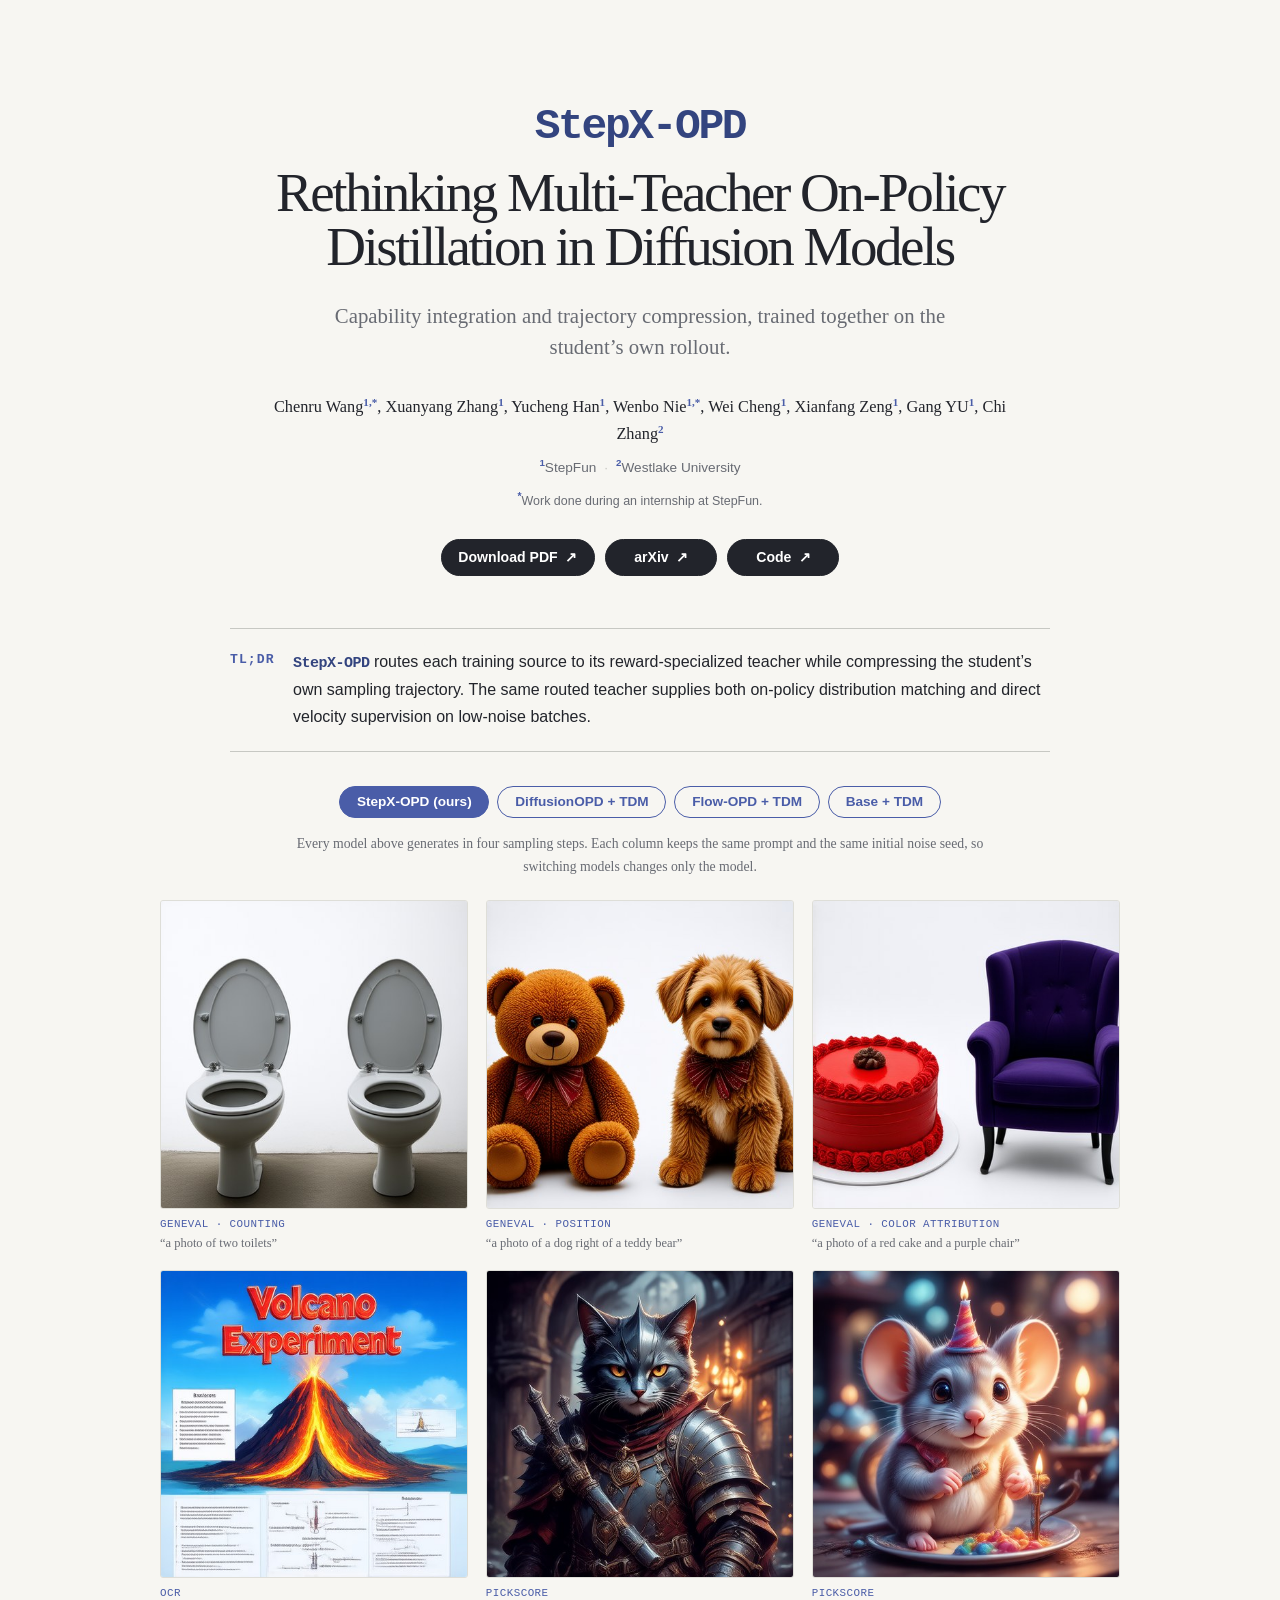
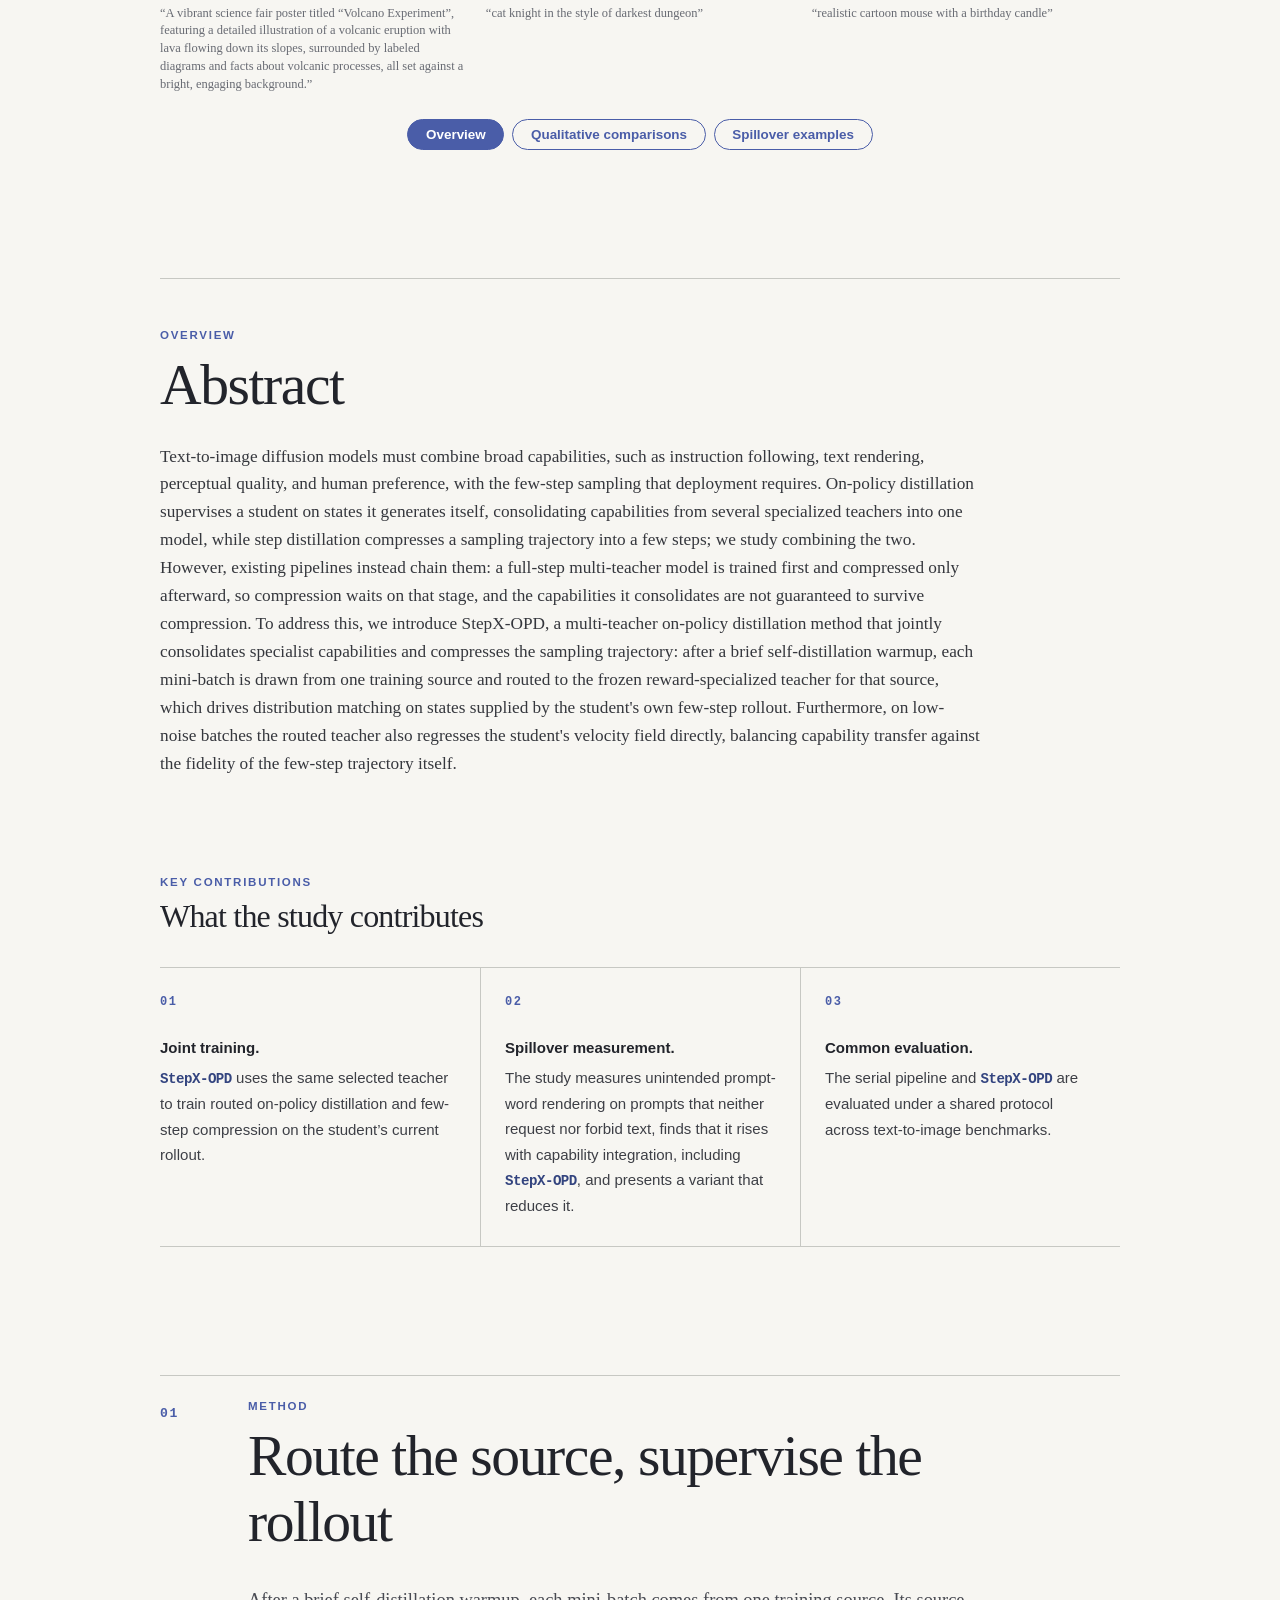
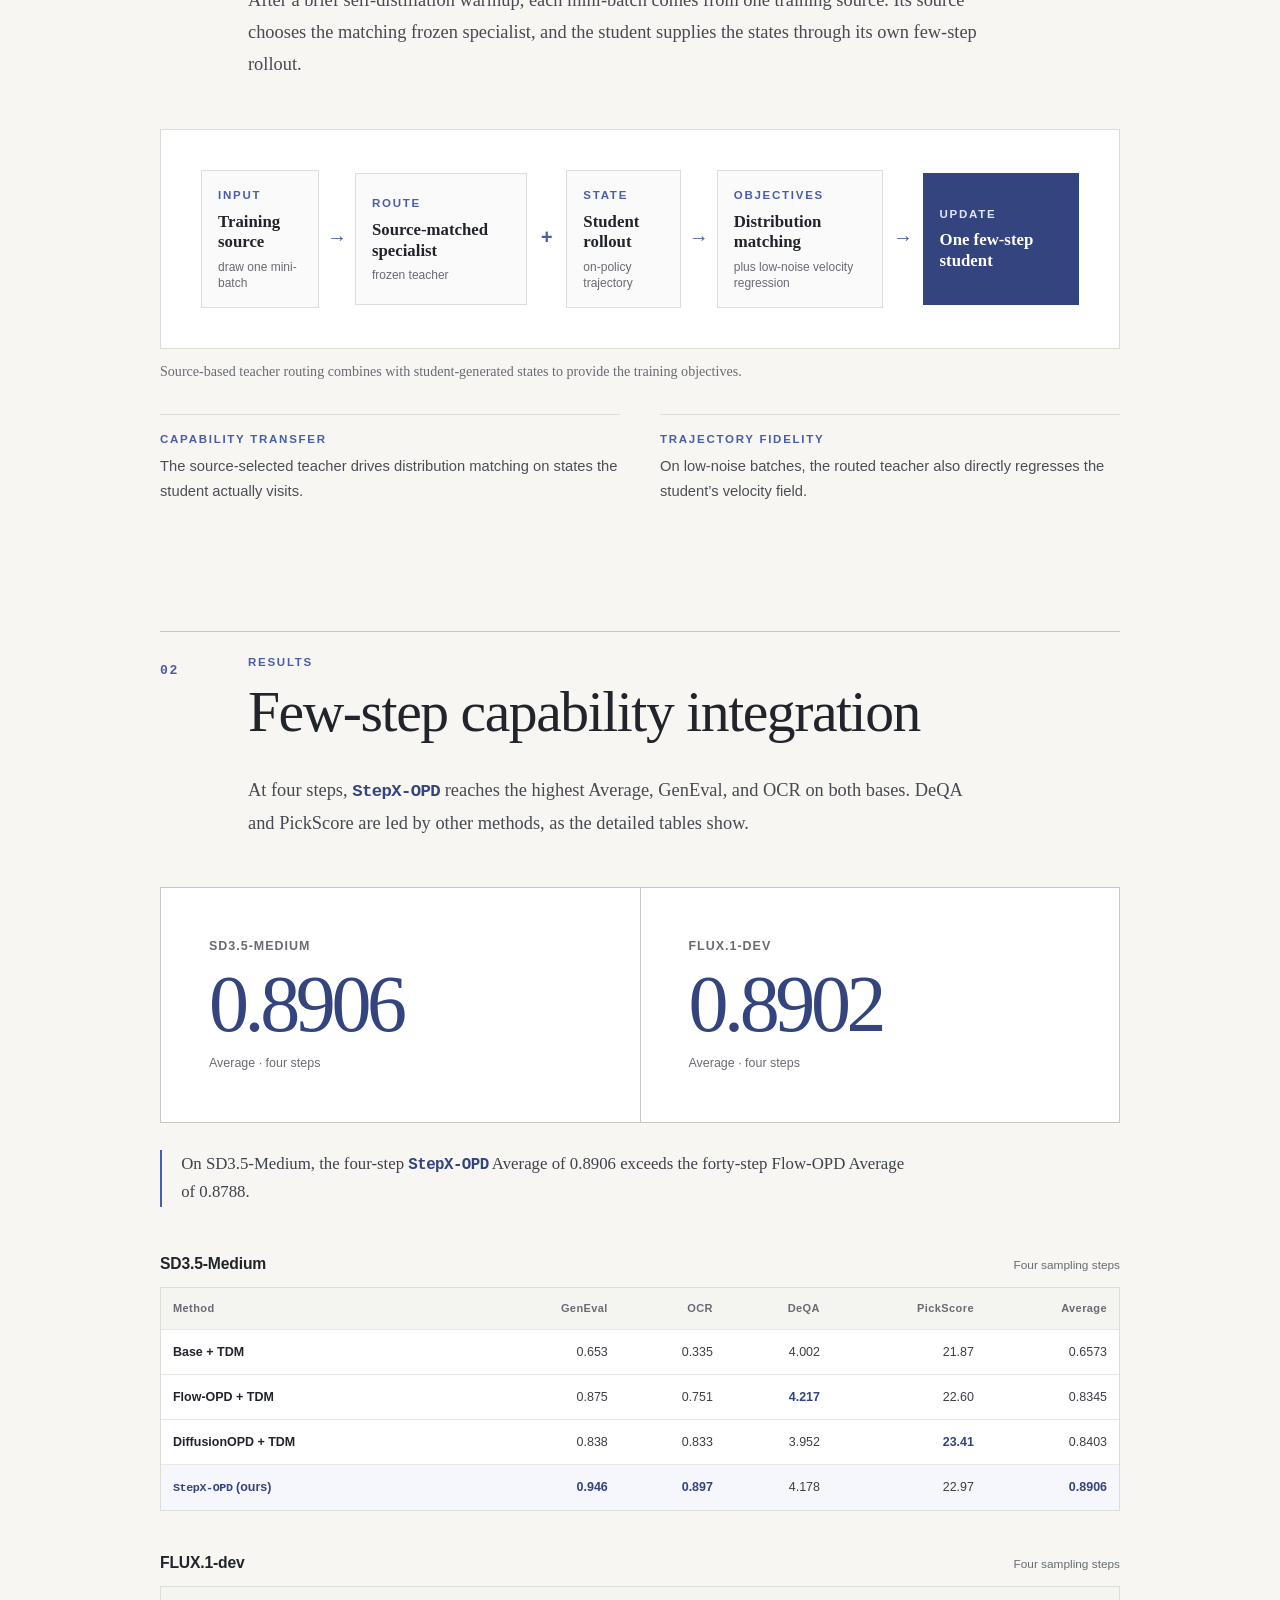
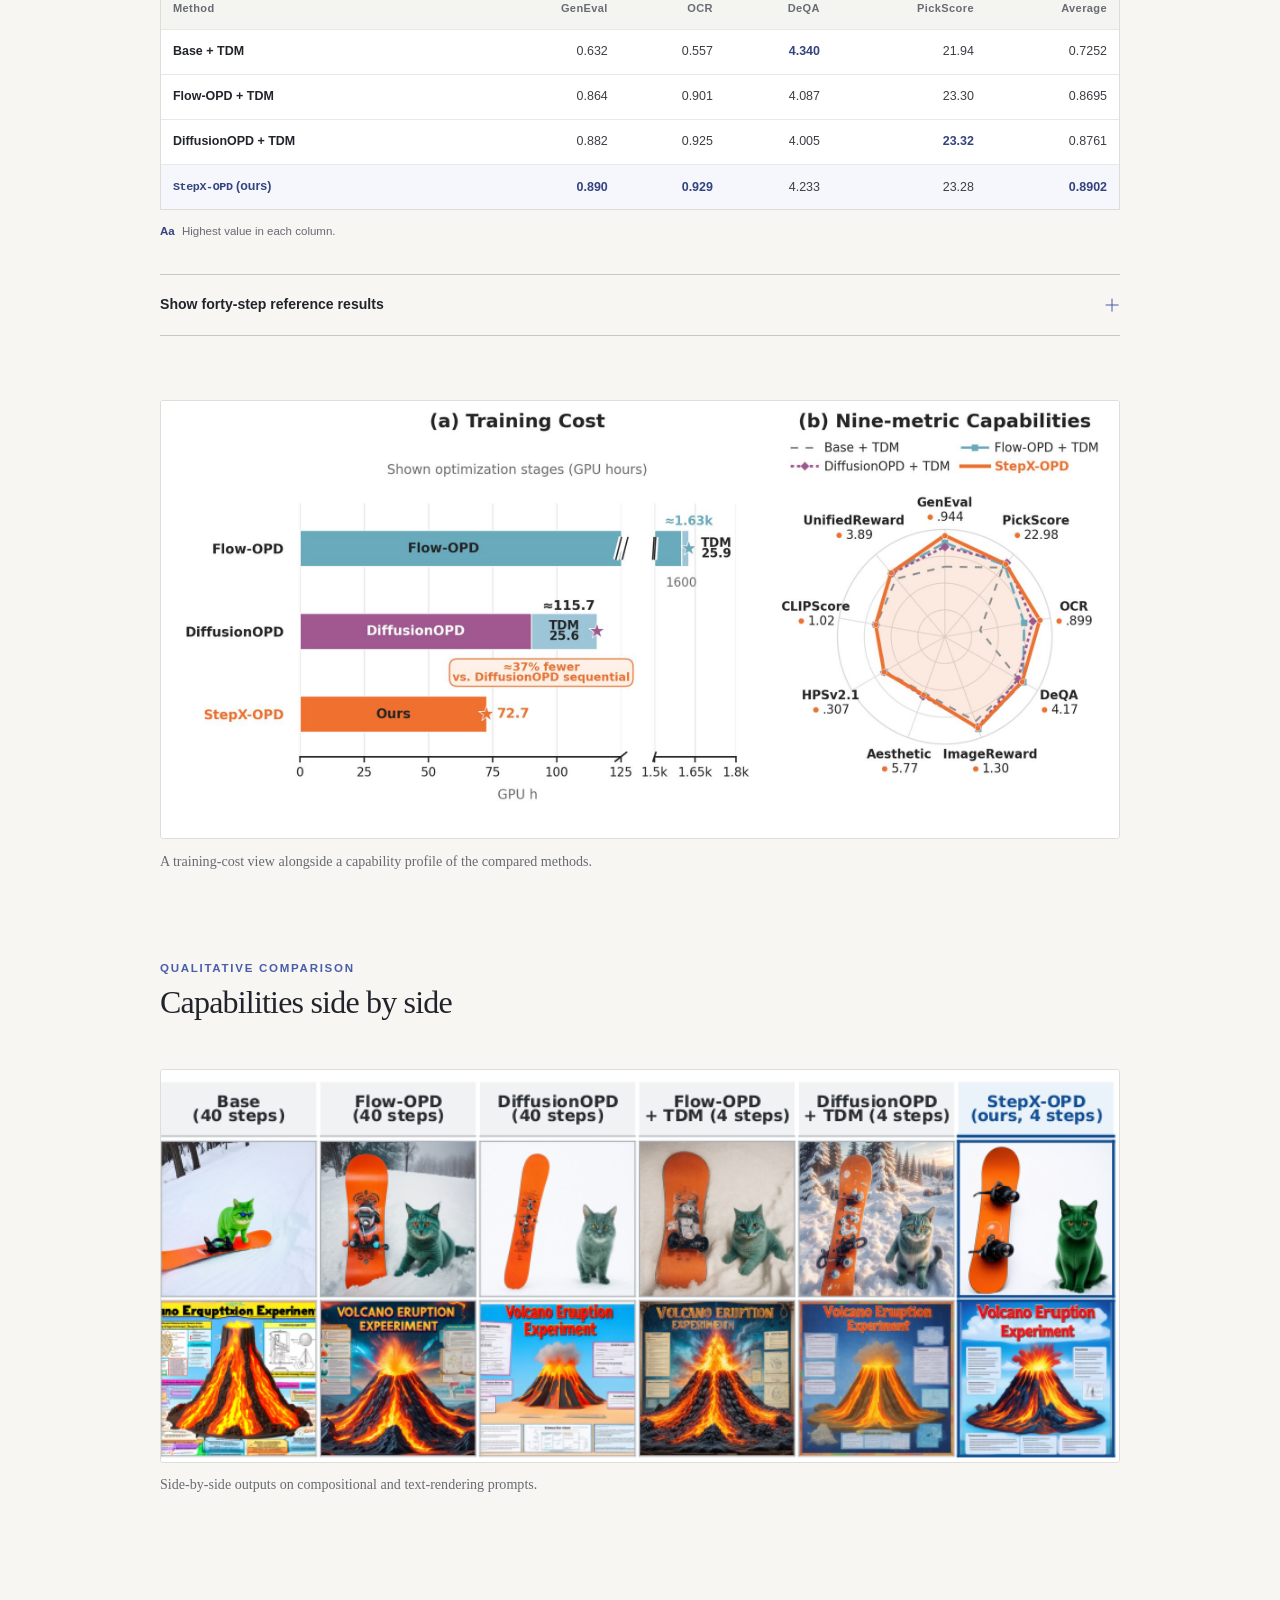
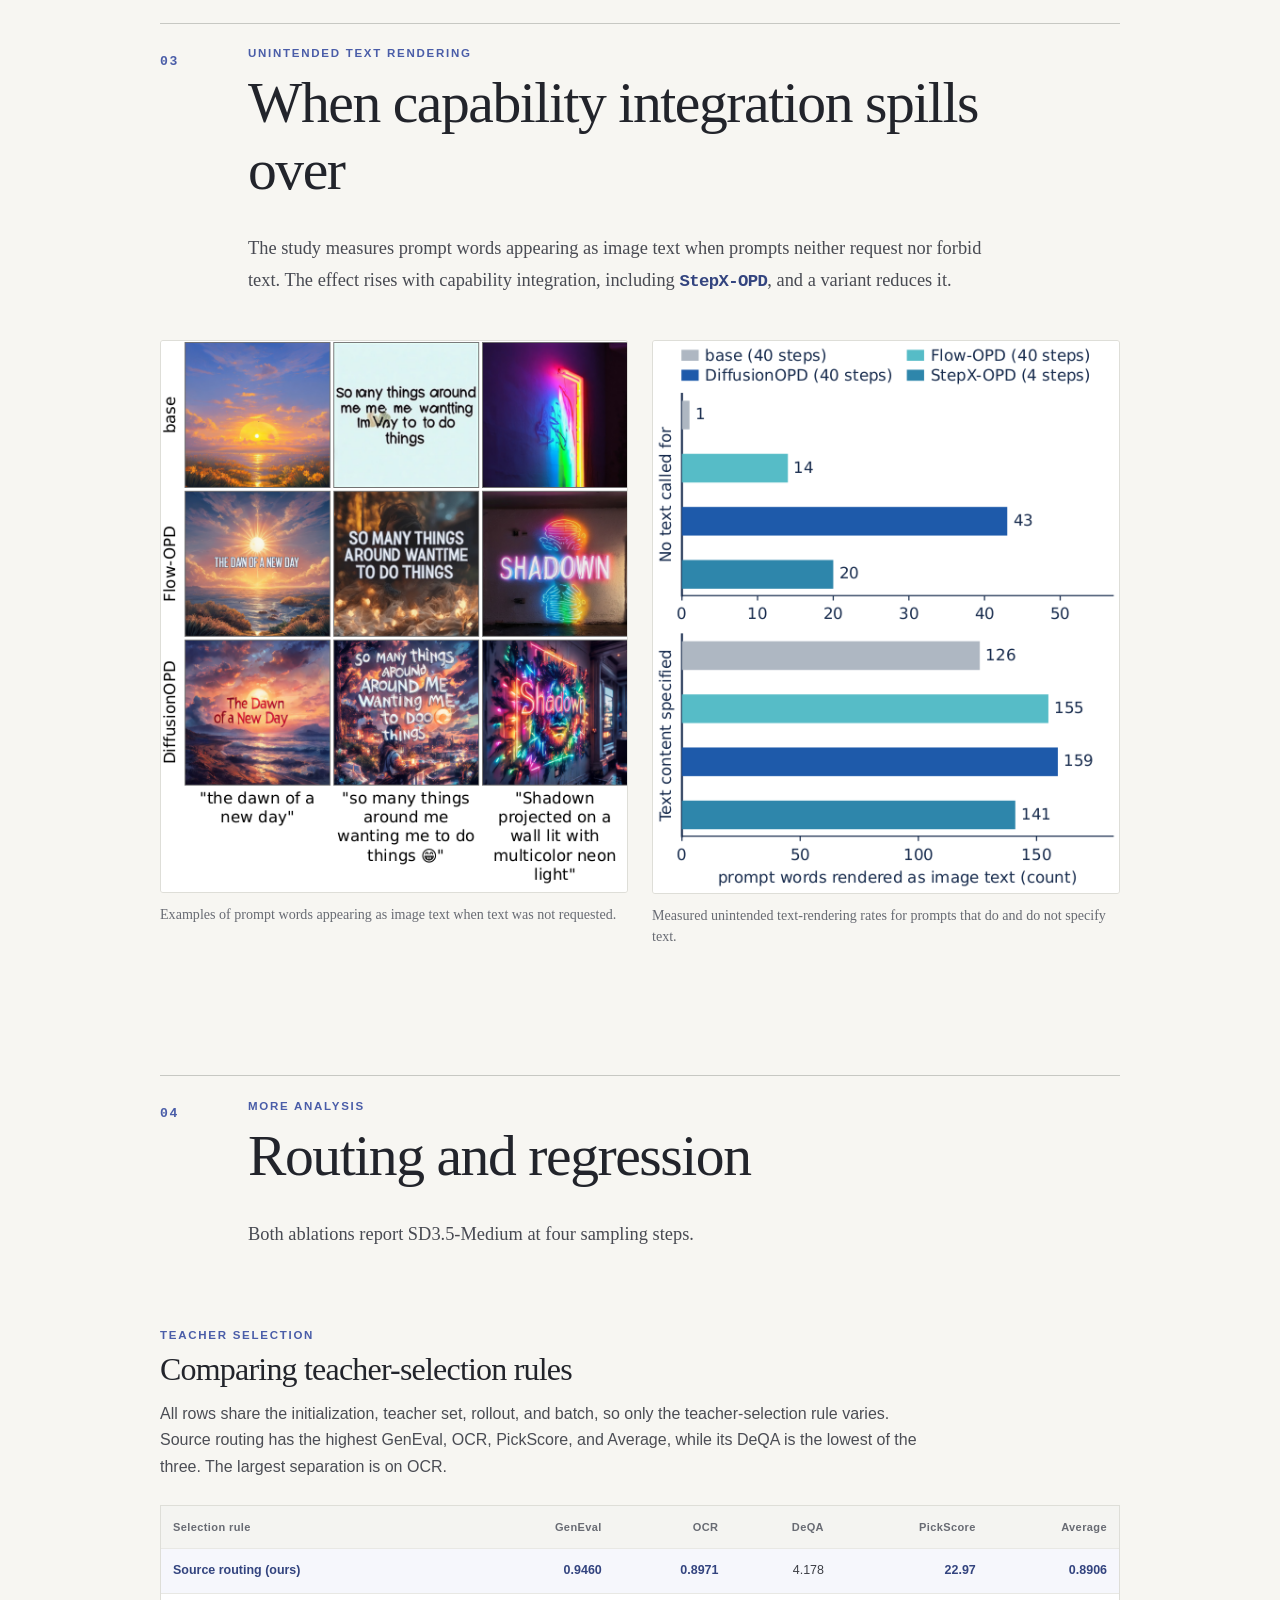
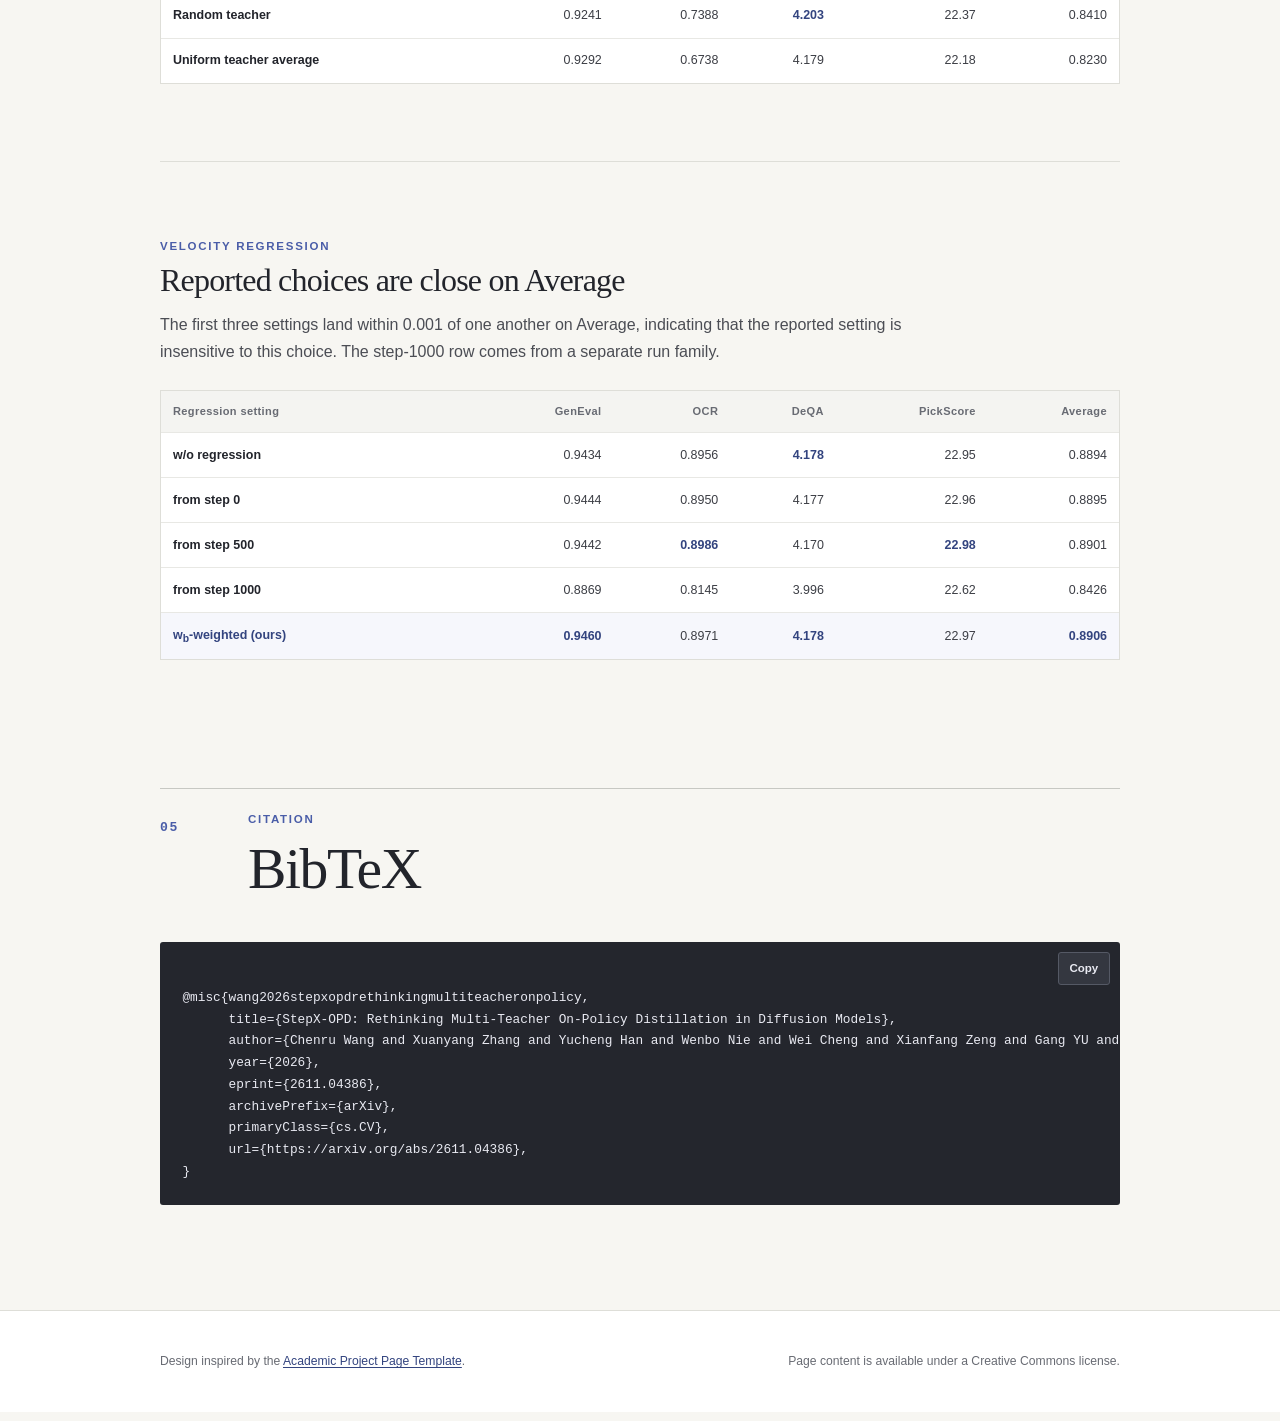
==== commit b45e7791: "Fill in the paper, arXiv, and code links and the BibTeX entry Co-Authored-By: Claude Opus 5.5 <norep" ====
--- a/index.html
+++ b/index.html
@@ -26,11 +26,10 @@
       </div>
 
       <nav class="resource-links" aria-label="Project resources">
-        <a class="resource-button" href="#">Download PDF <span aria-hidden="true">↗</span></a><!-- Placeholder: fill in the PDF href. -->
-        <a class="resource-button" href="#">arXiv <span aria-hidden="true">↗</span></a><!-- Placeholder: fill in the arXiv href. -->
-        <a class="resource-button" href="#">Code <span aria-hidden="true">↗</span></a><!-- Placeholder: fill in the Code href. -->
+        <a class="resource-button" href="https://arxiv.org/pdf/2611.04386">Download PDF <span aria-hidden="true">↗</span></a>
+        <a class="resource-button" href="https://arxiv.org/abs/2611.04386">arXiv <span aria-hidden="true">↗</span></a>
+        <a class="resource-button" href="https://github.com/WinterCCC/StepX-OPD">Code <span aria-hidden="true">↗</span></a>
       </nav>
-      <p class="release-note">Code will be released with the formal version.</p>
 
       <aside class="tldr" aria-labelledby="tldr-heading">
         <p class="tldr-label" id="tldr-heading">TL;DR</p>
@@ -396,11 +395,14 @@
           <button class="copy-button" type="button" data-copy-bib aria-label="Copy BibTeX citation">
             <span data-copy-label>Copy</span>
           </button>
-          <pre><code id="bibtex">@inproceedings{placeholder2026stepxopd,
-  author = {Chenru Wang},
-  title = {StepX-OPD: Rethinking Multi-Teacher On-Policy Distillation in Diffusion Models},
-  booktitle = {Venue placeholder}, % venue line is a placeholder
-  year = {2026}
+          <pre><code id="bibtex">@misc{wang2026stepxopdrethinkingmultiteacheronpolicy,
+      title={StepX-OPD: Rethinking Multi-Teacher On-Policy Distillation in Diffusion Models}, 
+      author={Chenru Wang and Xuanyang Zhang and Yucheng Han and Wenbo Nie and Wei Cheng and Xianfang Zeng and Gang YU and Chi Zhang},
+      year={2026},
+      eprint={2611.04386},
+      archivePrefix={arXiv},
+      primaryClass={cs.CV},
+      url={https://arxiv.org/abs/2611.04386}, 
 }</code></pre>
         </div>
         <p class="copy-status" data-copy-status aria-live="polite"></p>
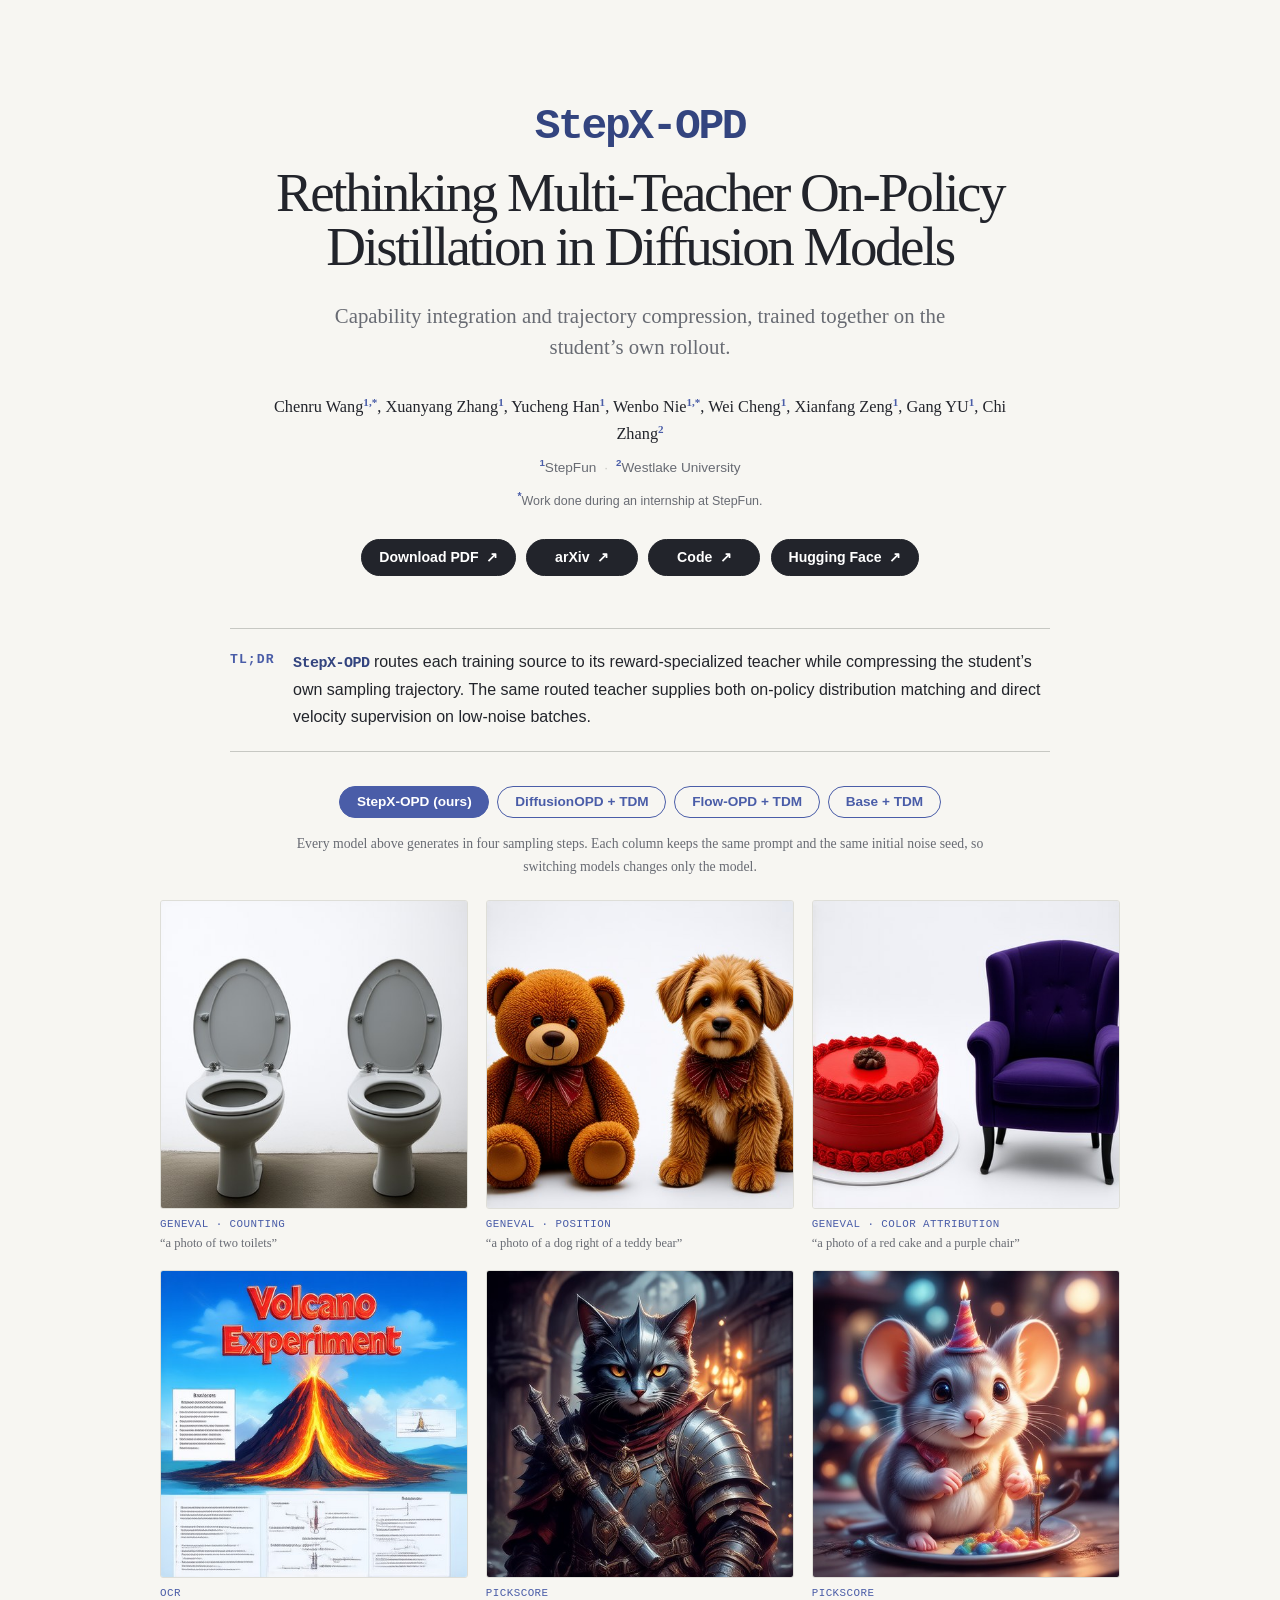
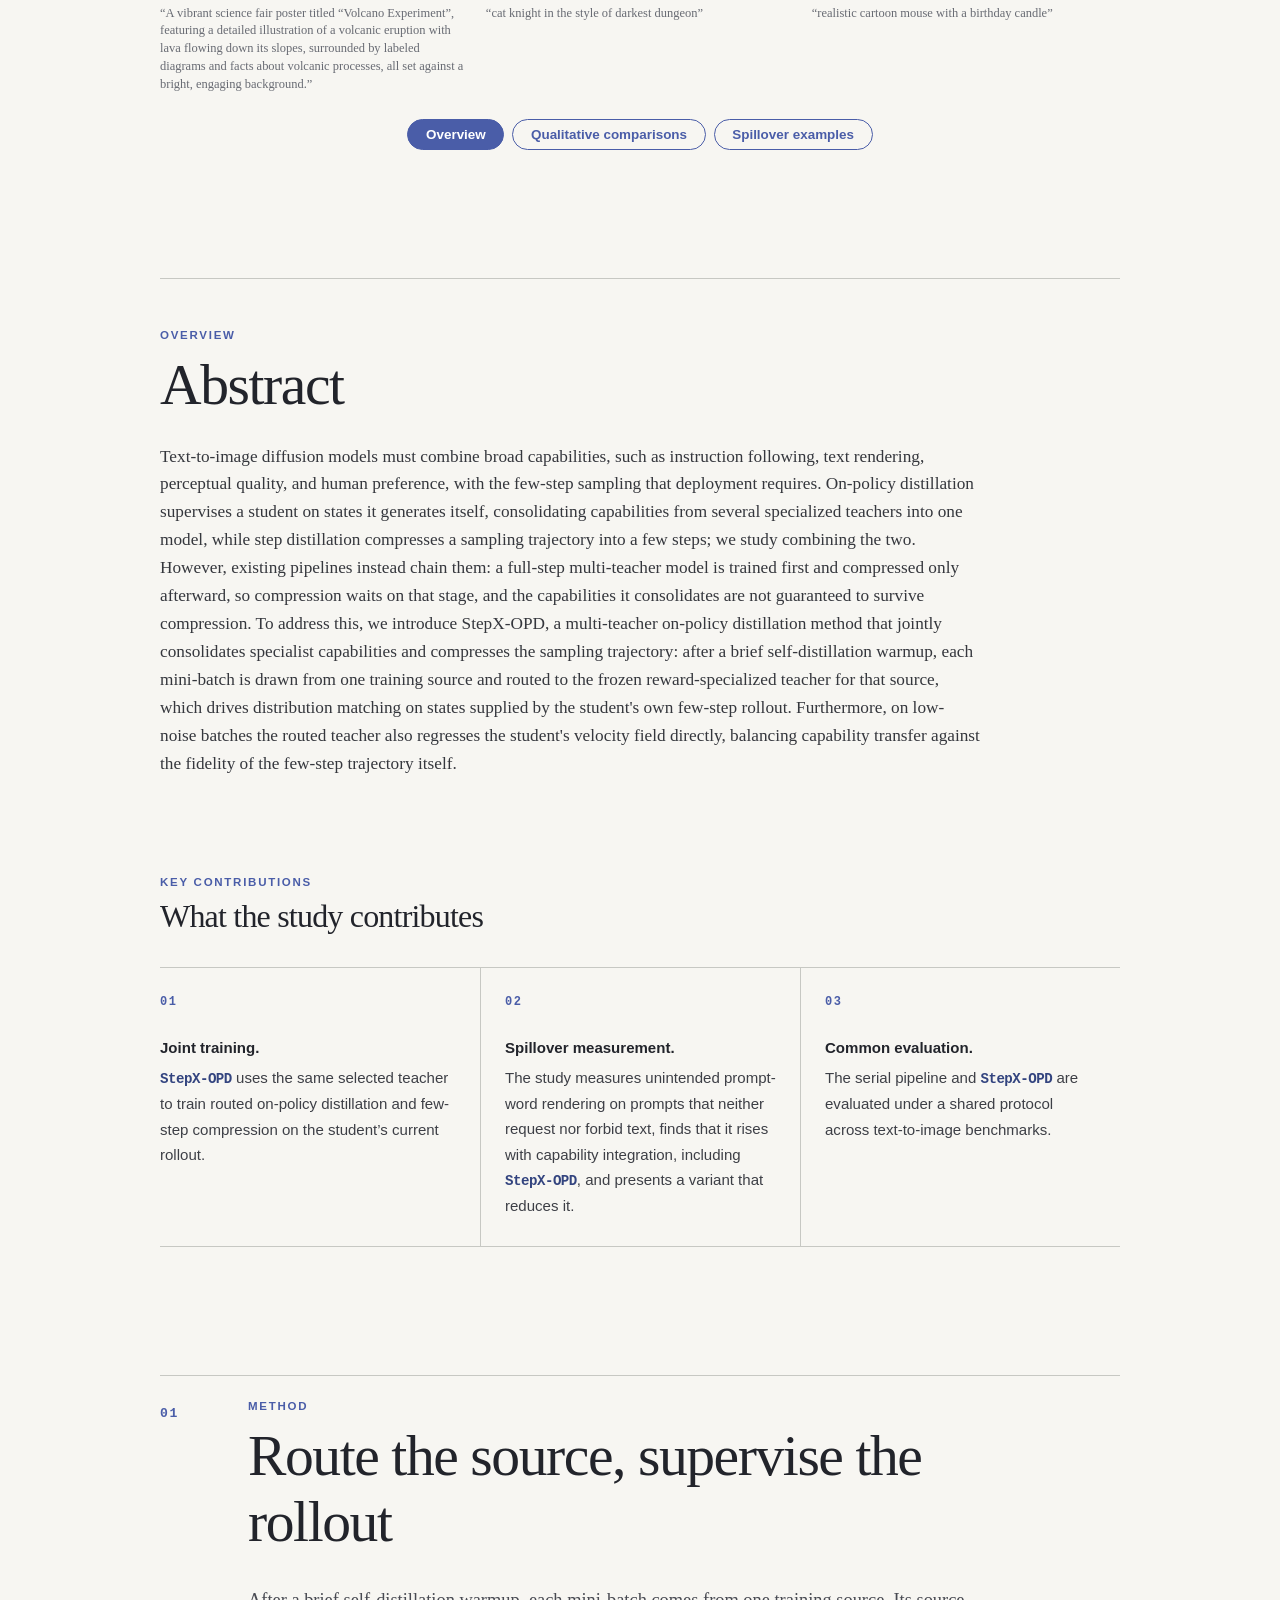
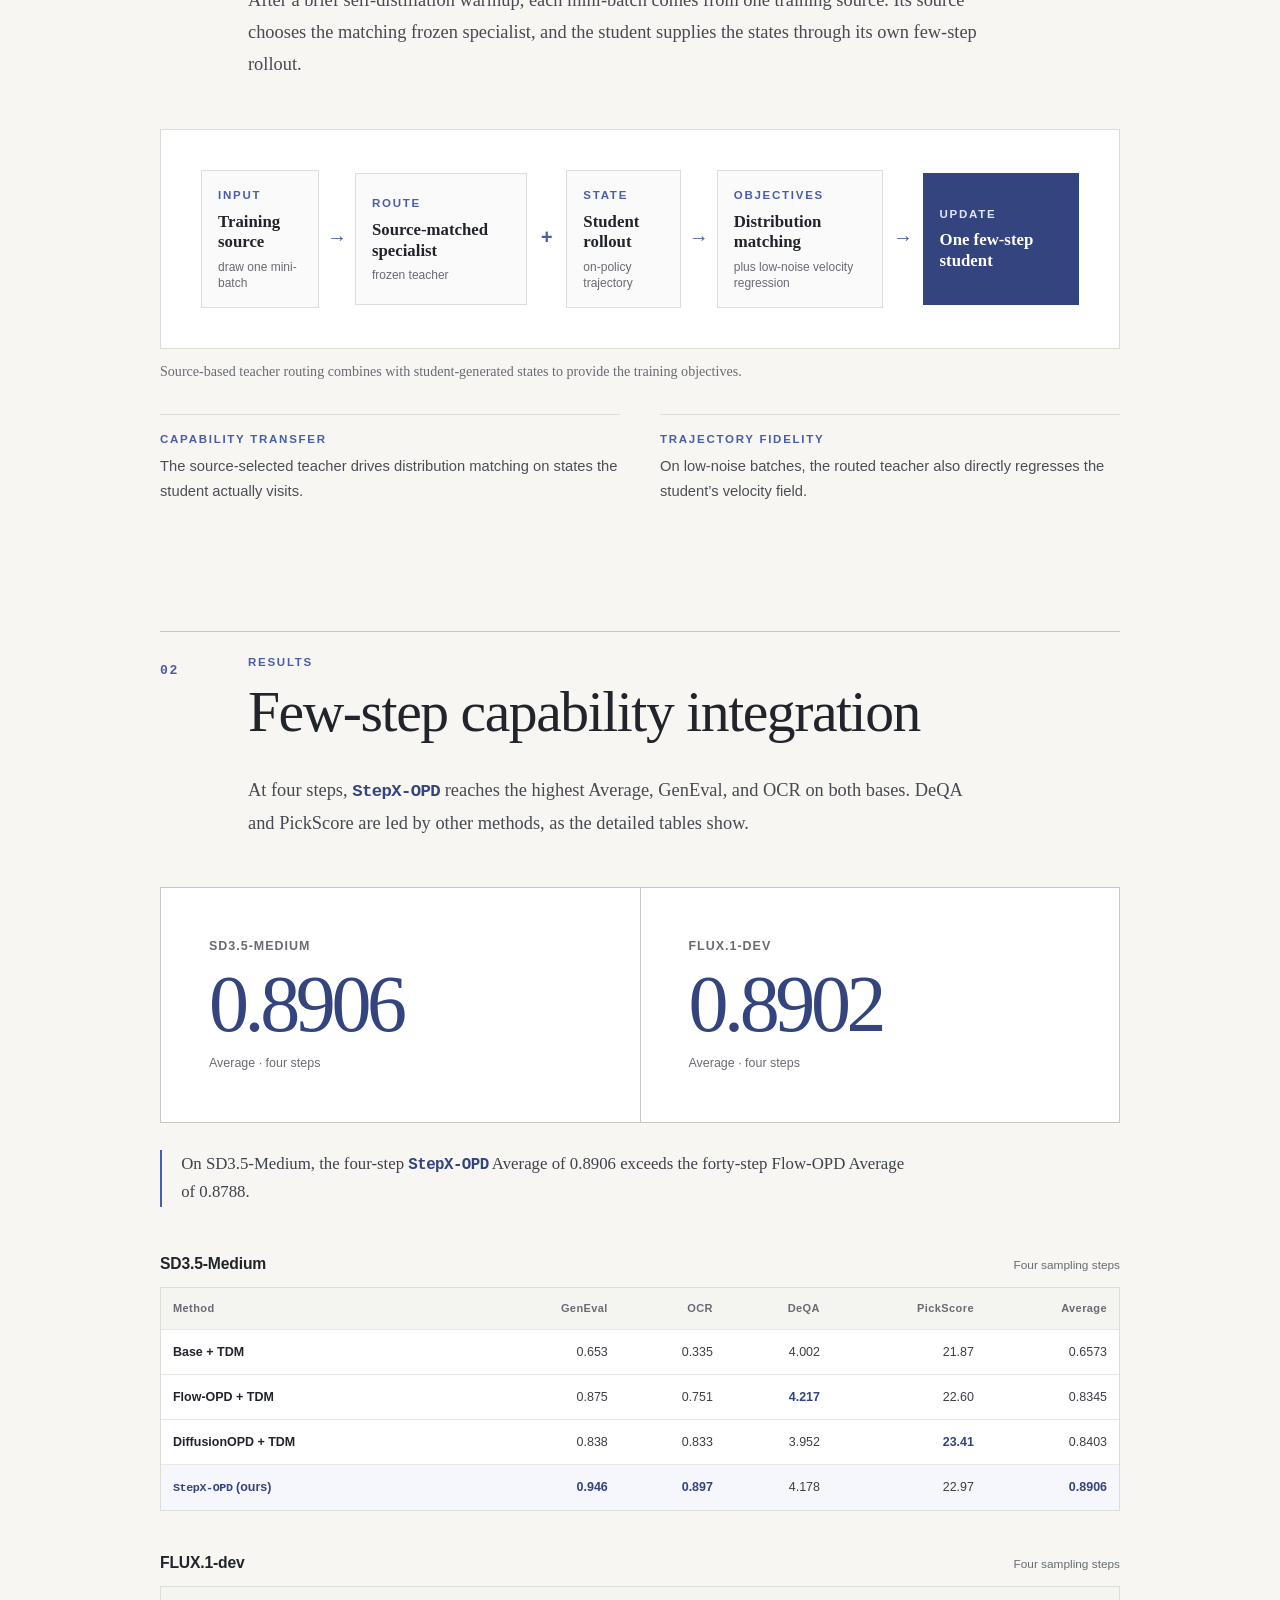
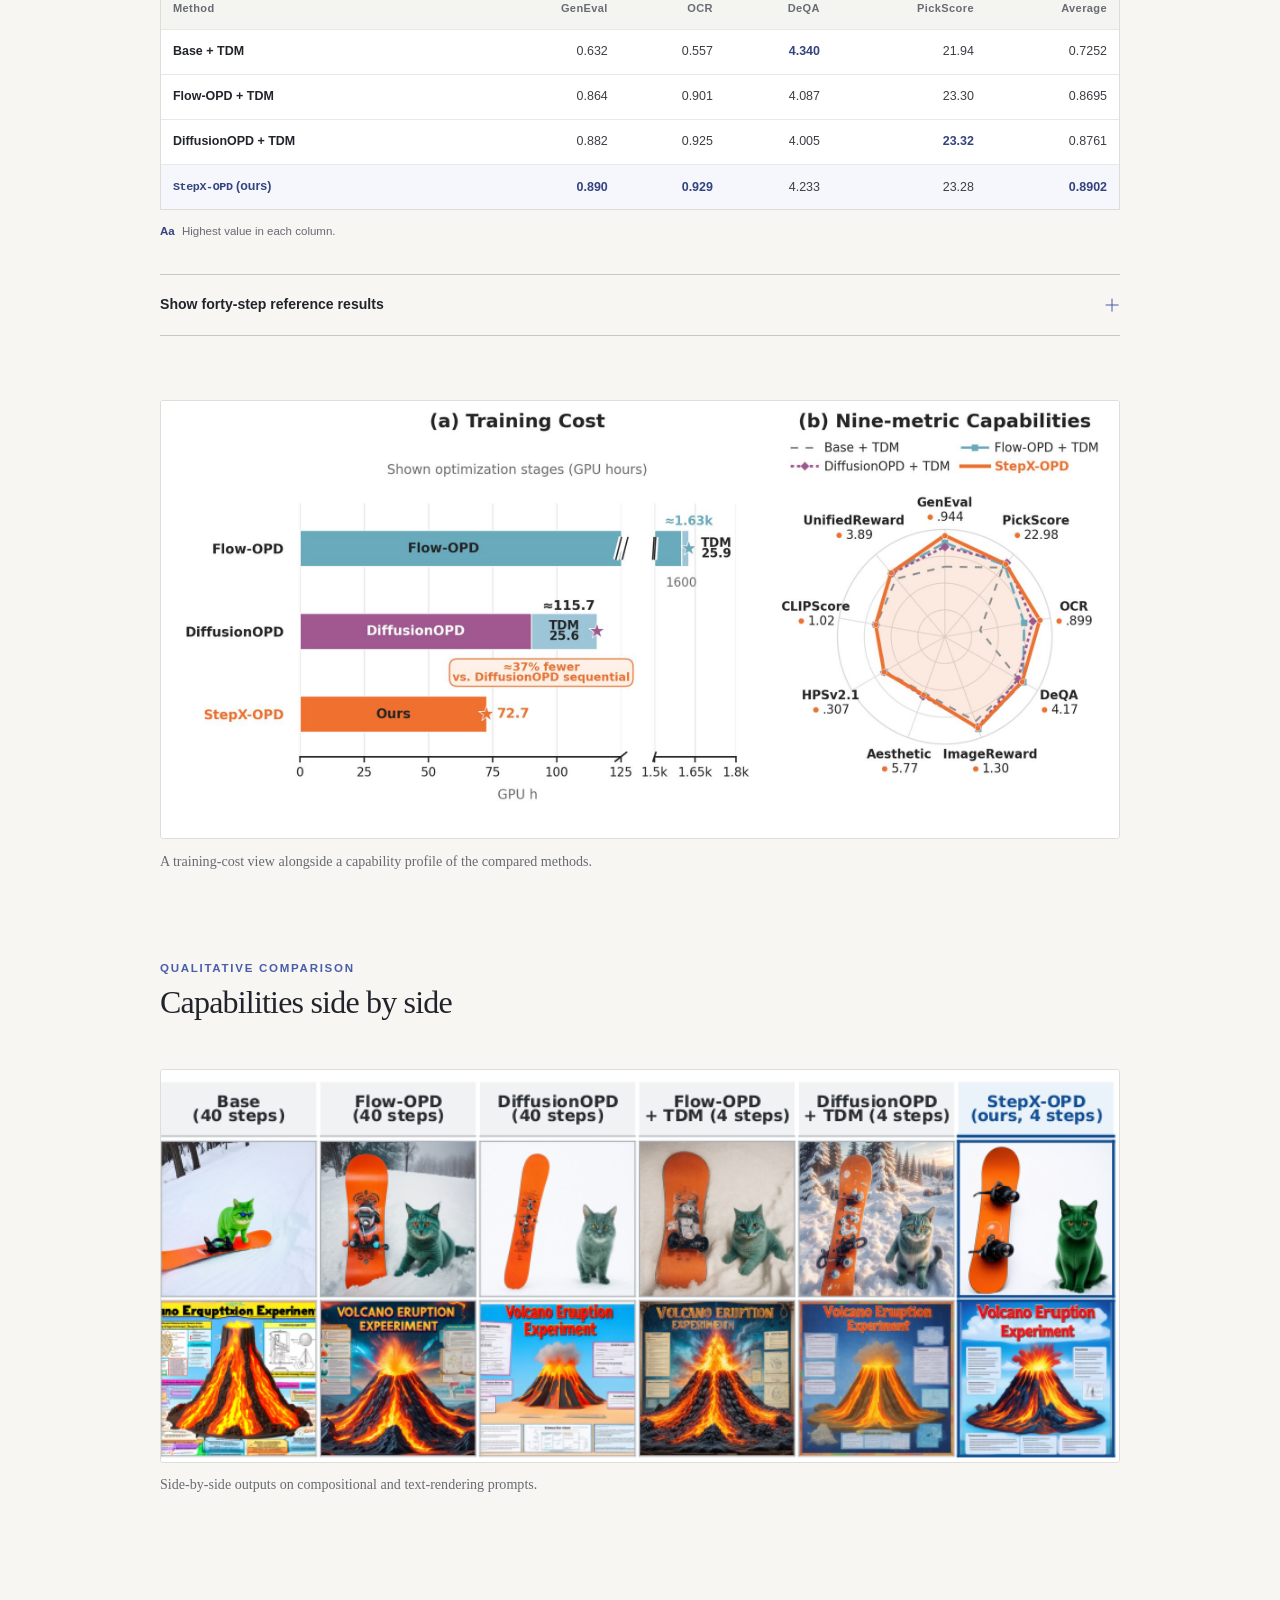
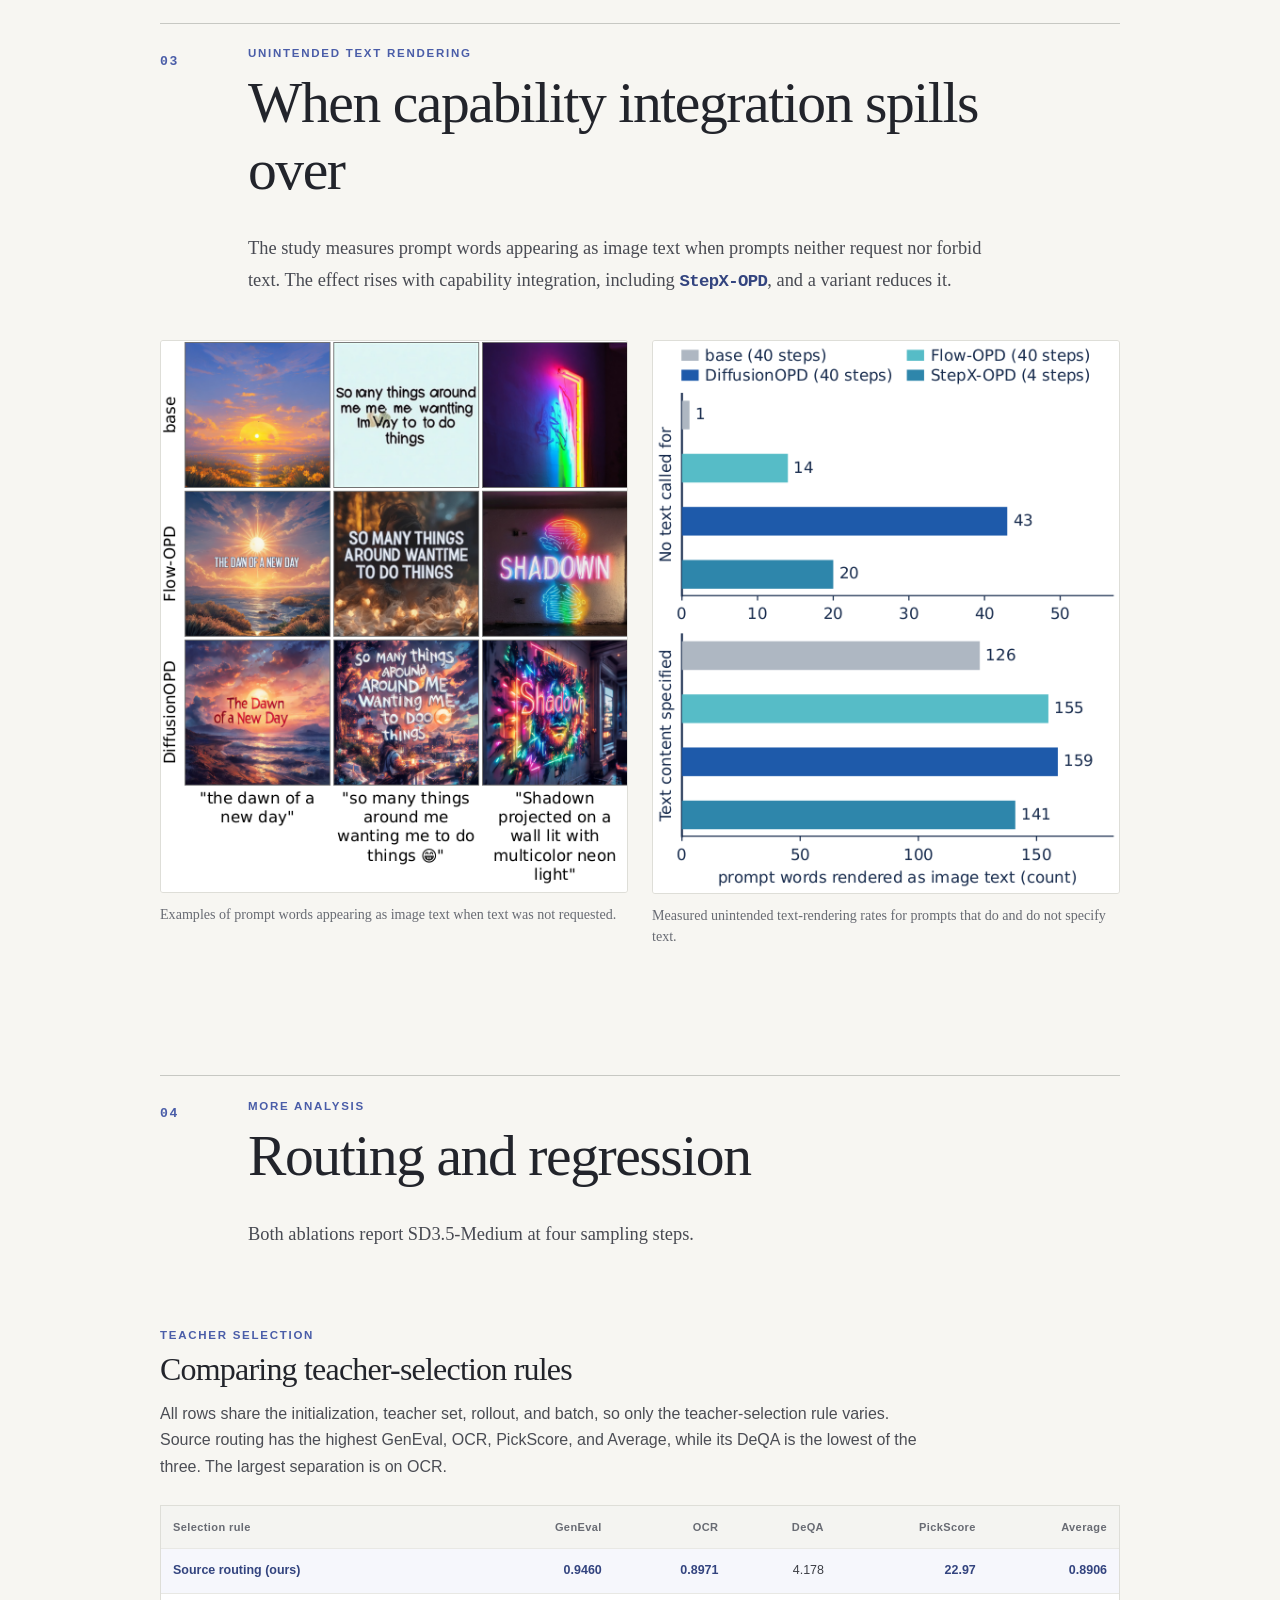
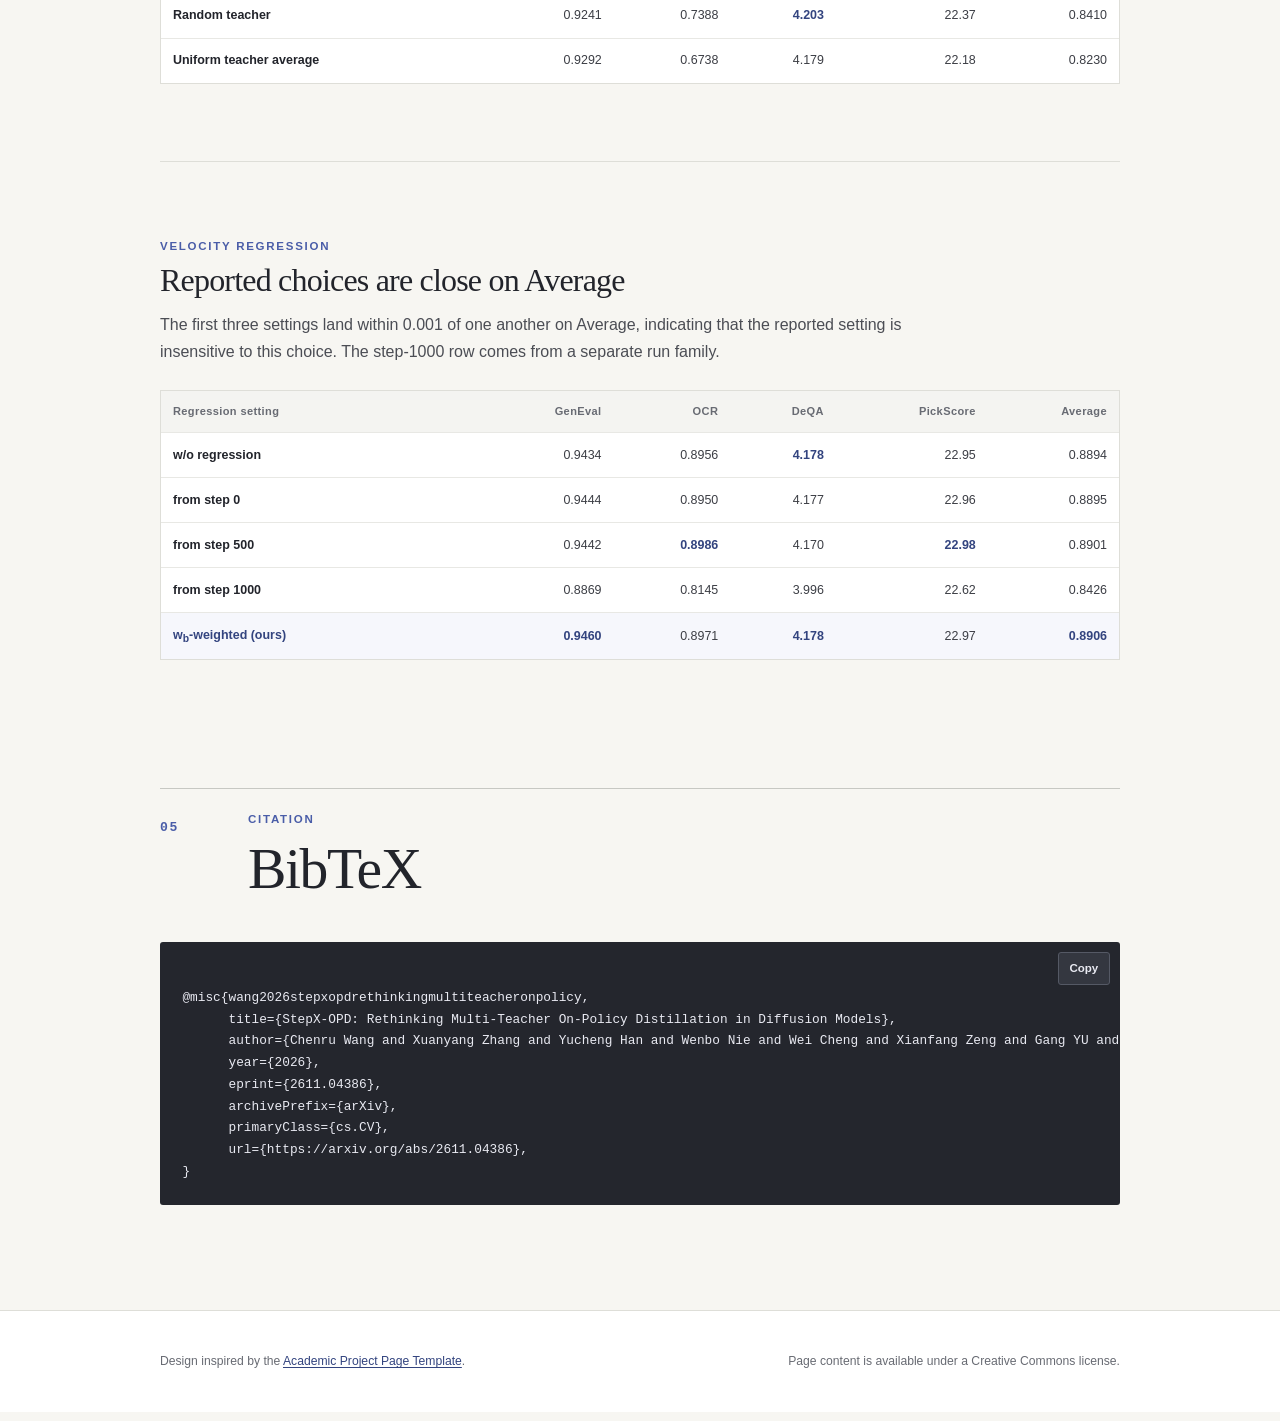
==== commit 9d854abc: "Add the Hugging Face model link to the page resources Co-Authored-By: Claude Opus 5.5 <noreply@anthr" ====
--- a/index.html
+++ b/index.html
@@ -29,6 +29,7 @@
         <a class="resource-button" href="https://arxiv.org/pdf/2611.04386">Download PDF <span aria-hidden="true">↗</span></a>
         <a class="resource-button" href="https://arxiv.org/abs/2611.04386">arXiv <span aria-hidden="true">↗</span></a>
         <a class="resource-button" href="https://github.com/WinterCCC/StepX-OPD">Code <span aria-hidden="true">↗</span></a>
+        <a class="resource-button" href="https://huggingface.co/ShimaRinC/StepX-OPD-SD3.5">Hugging Face <span aria-hidden="true">↗</span></a>
       </nav>
 
       <aside class="tldr" aria-labelledby="tldr-heading">
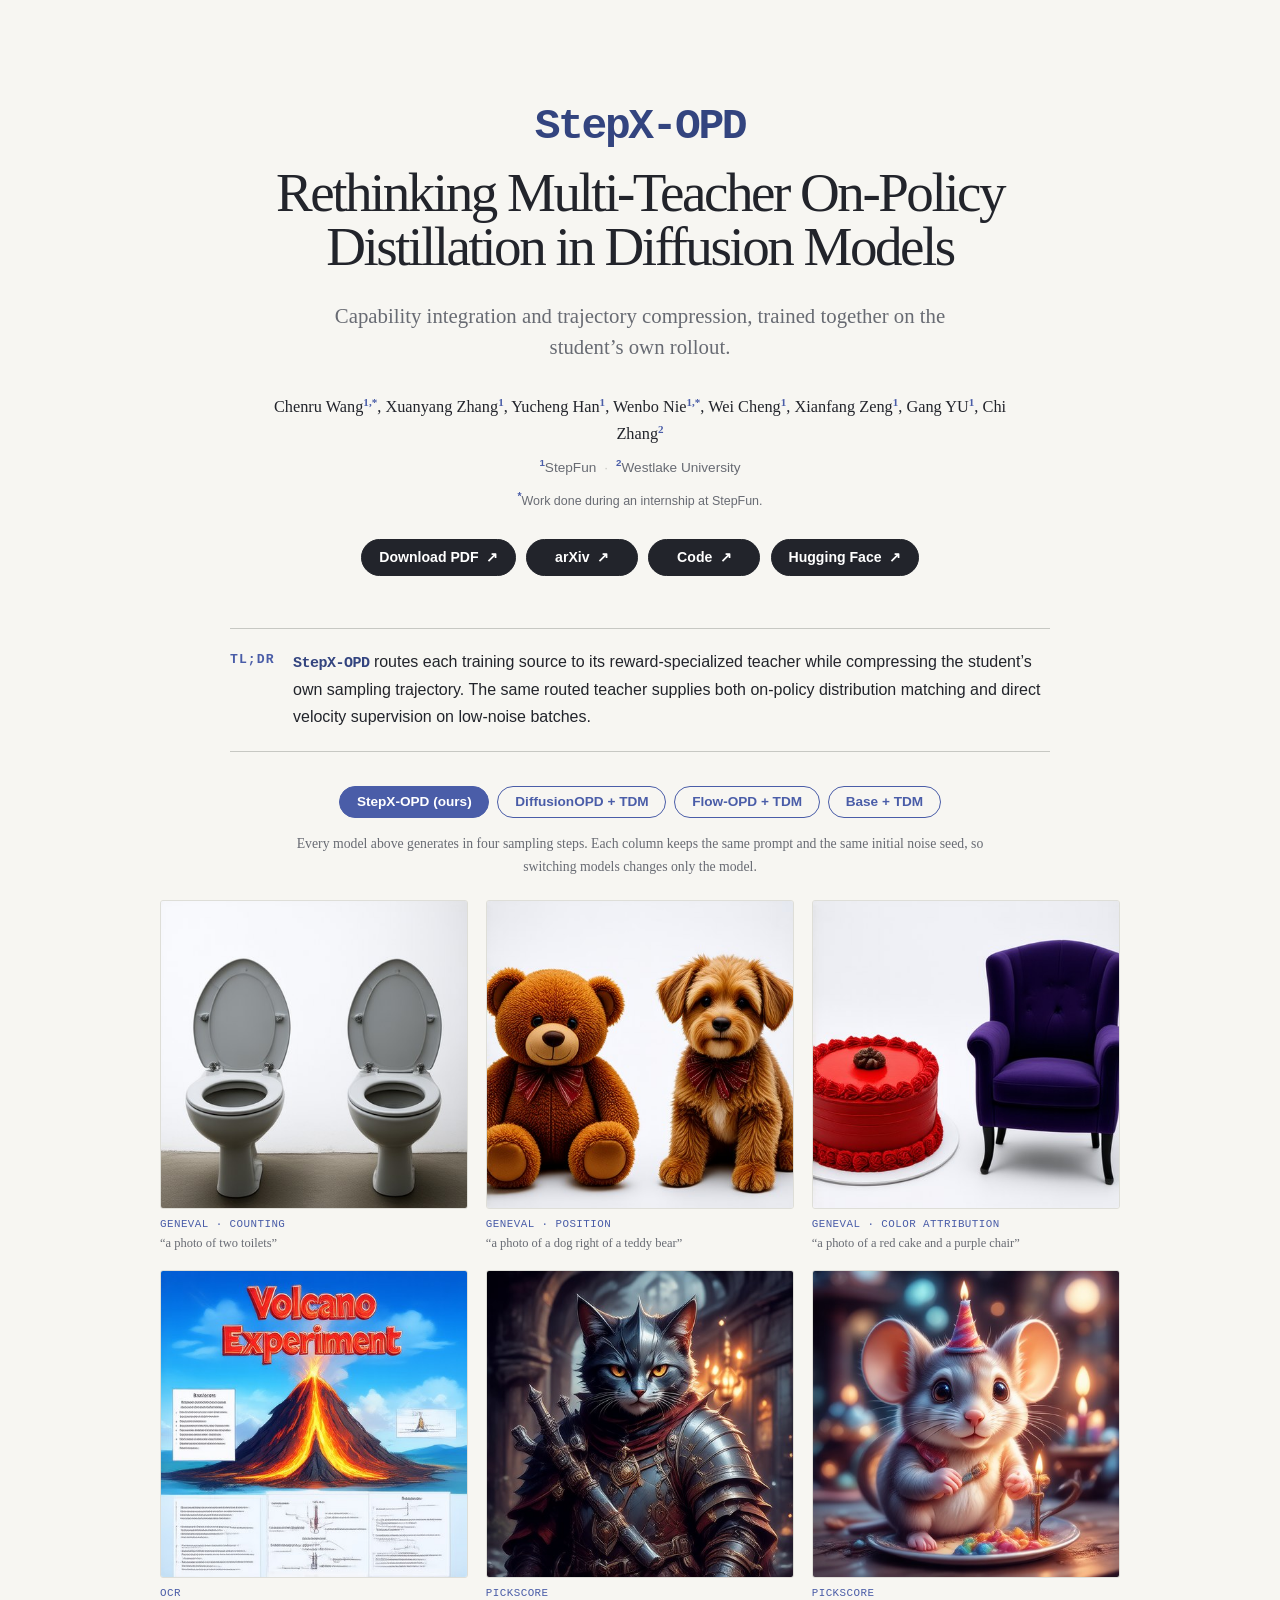
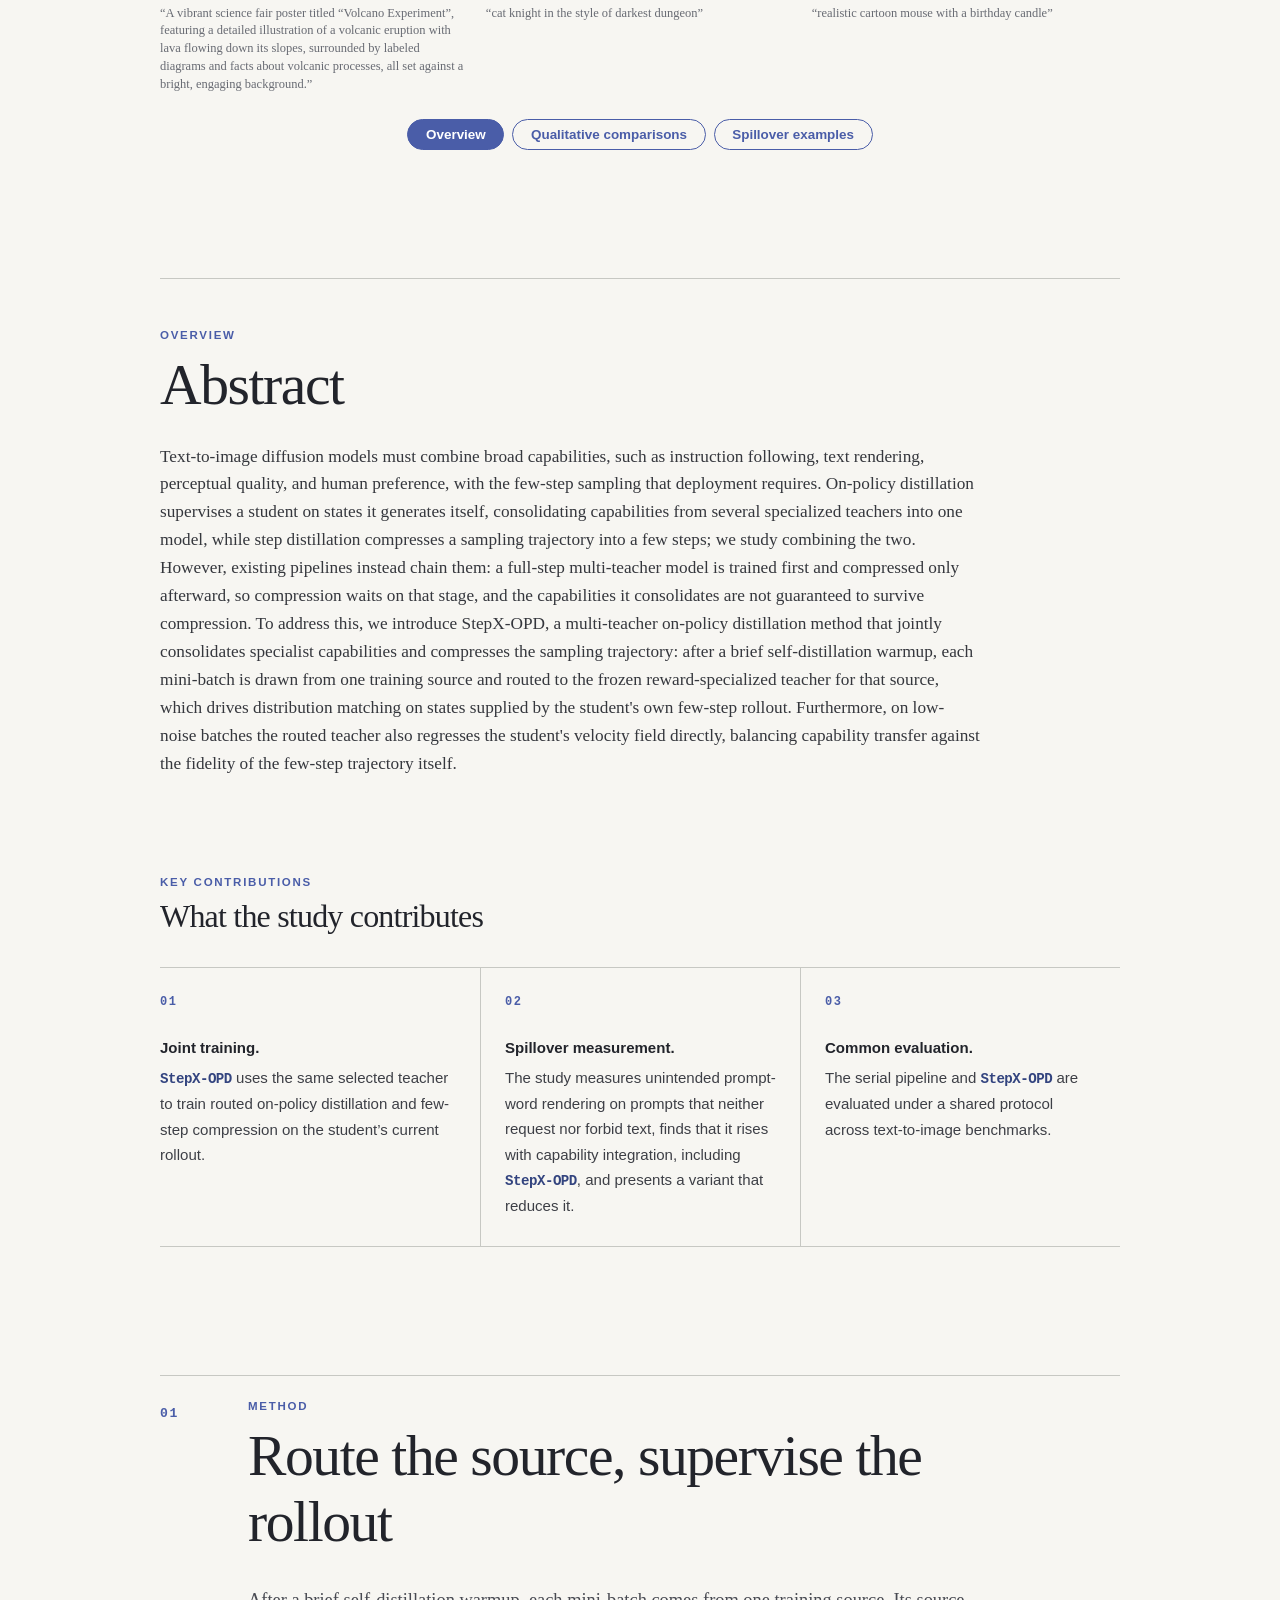
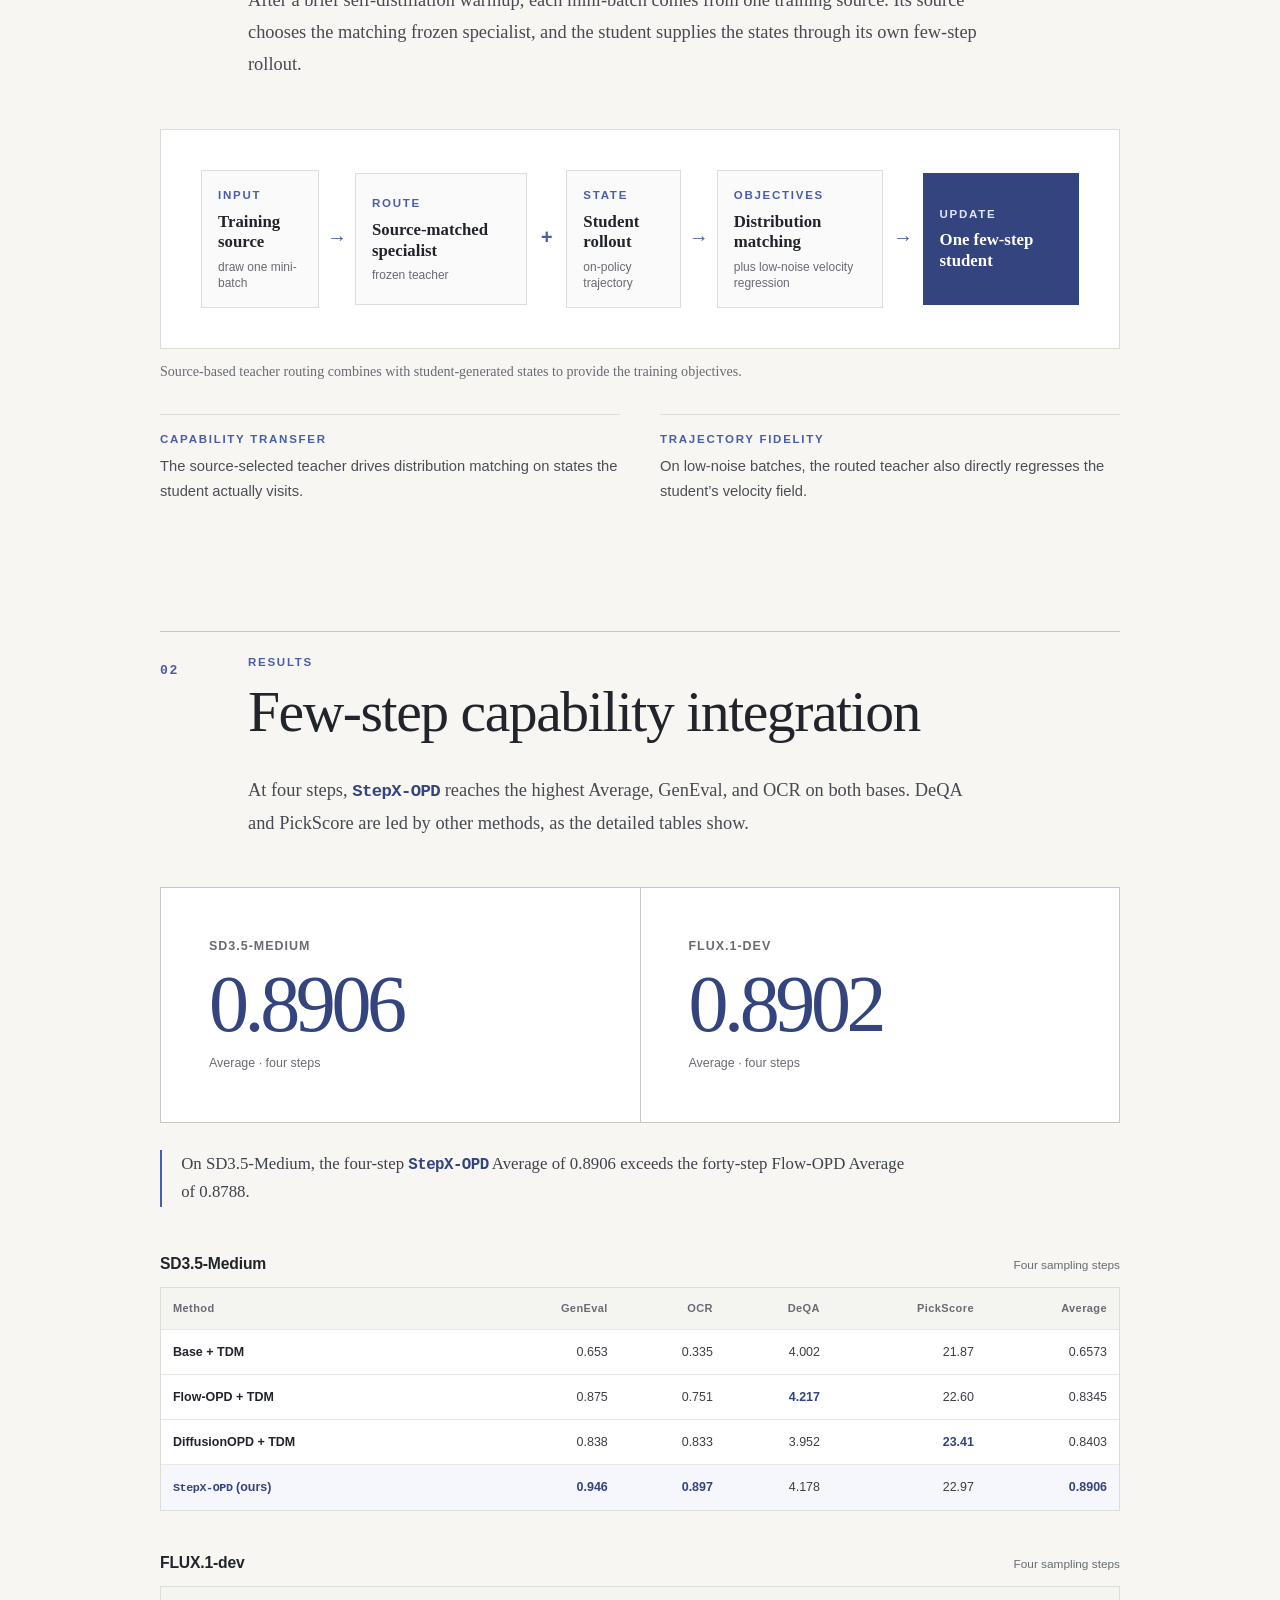
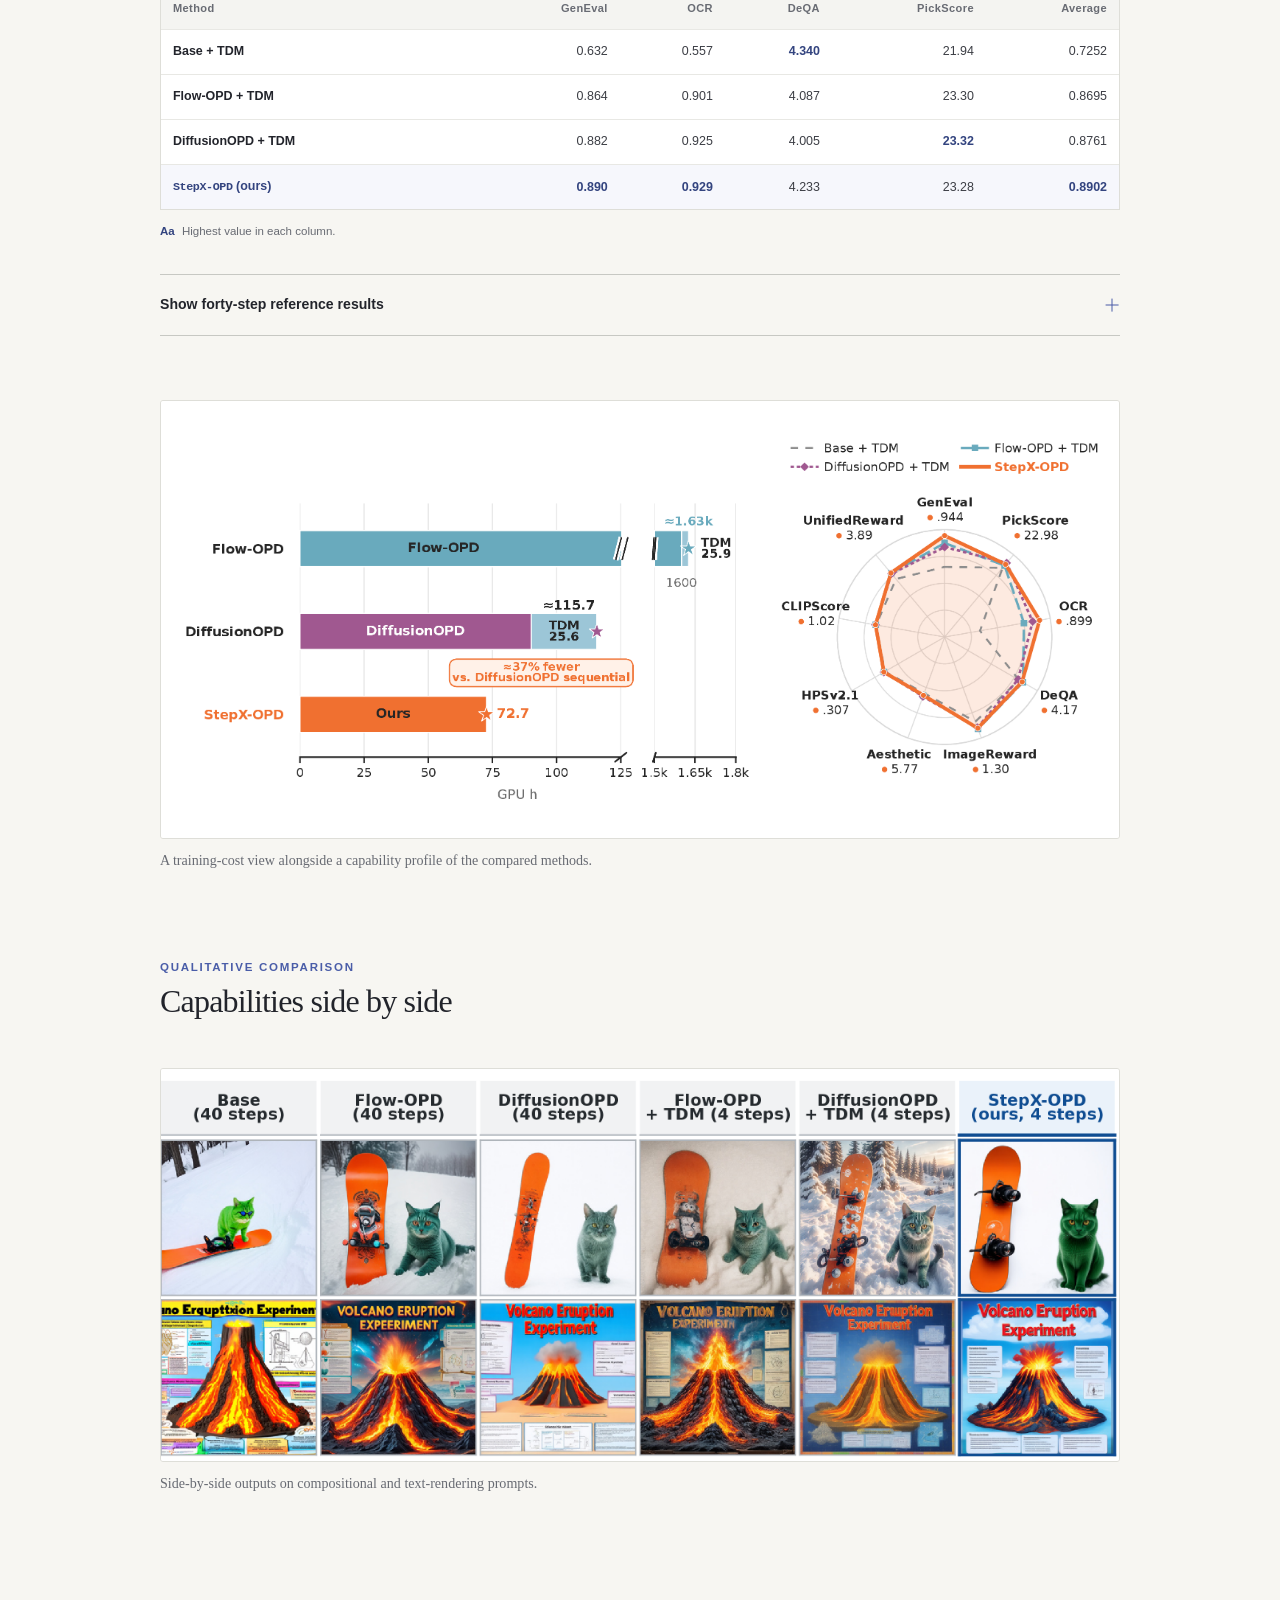
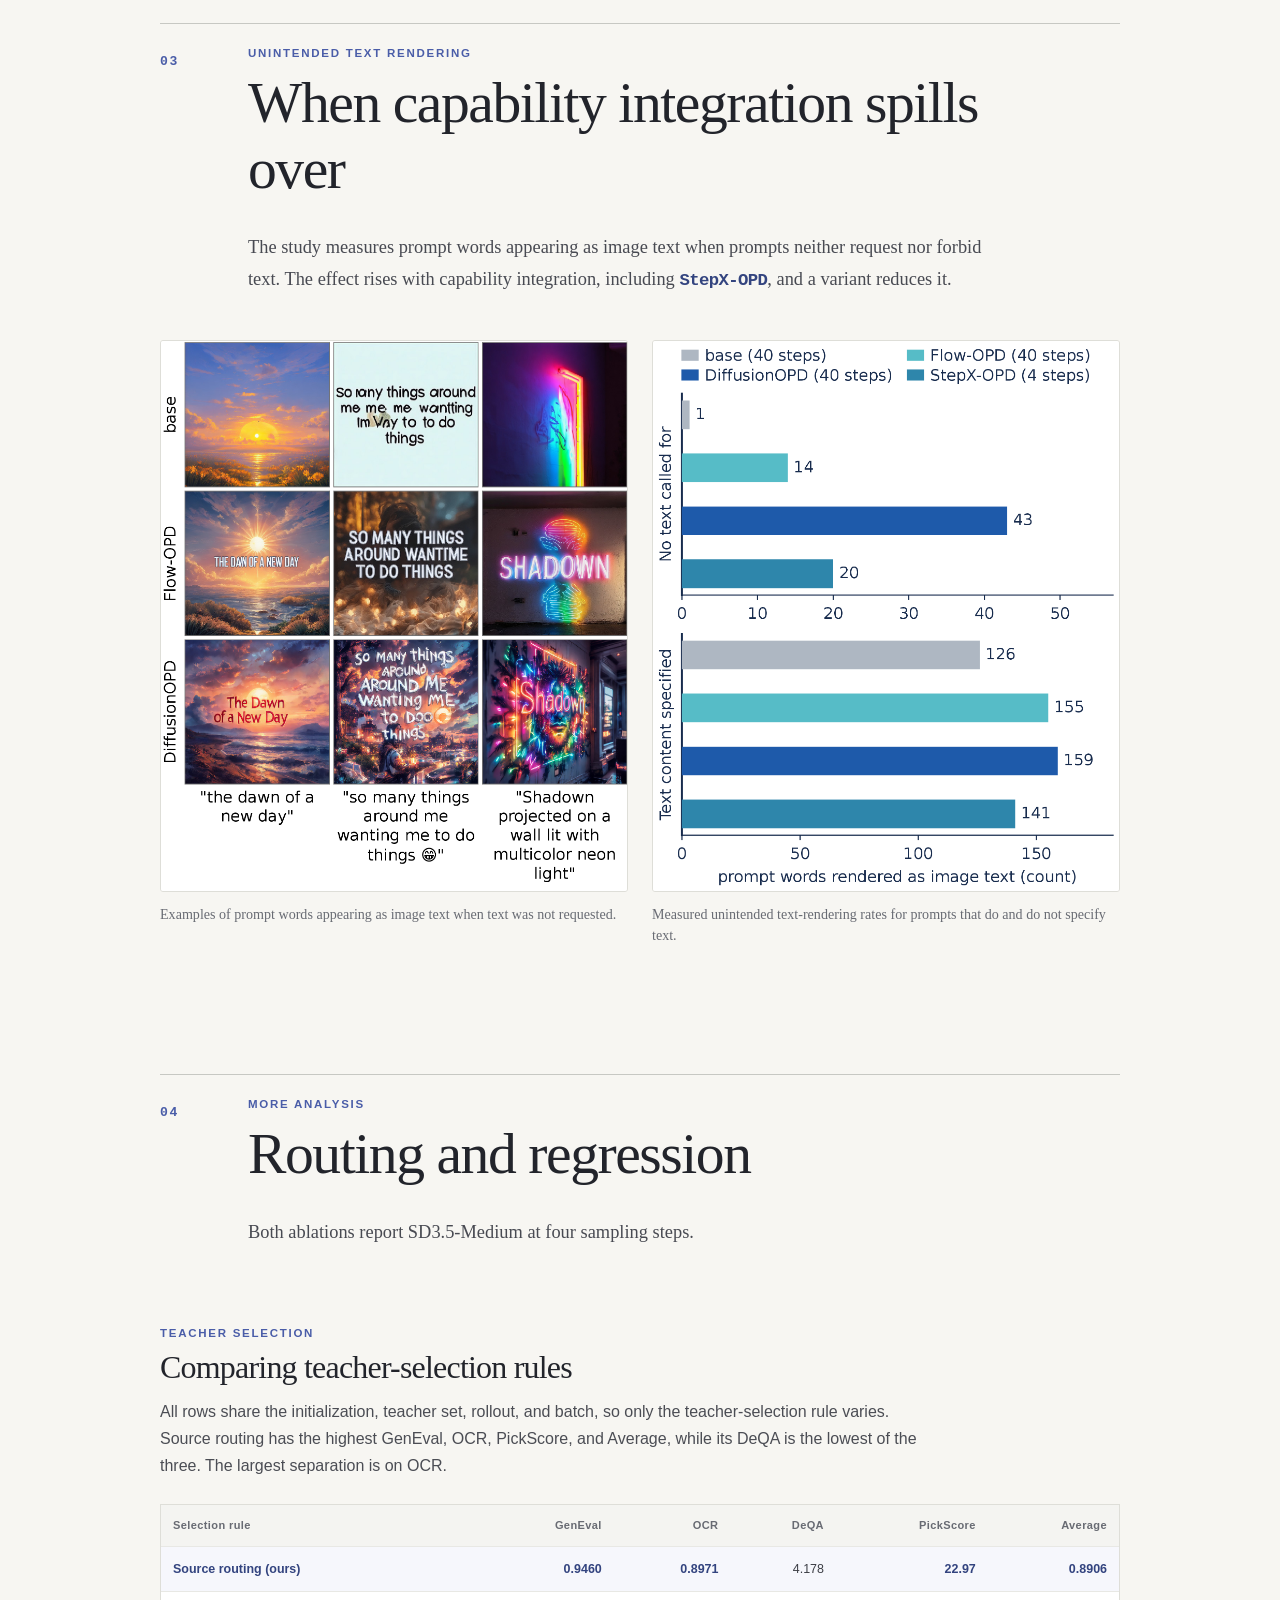
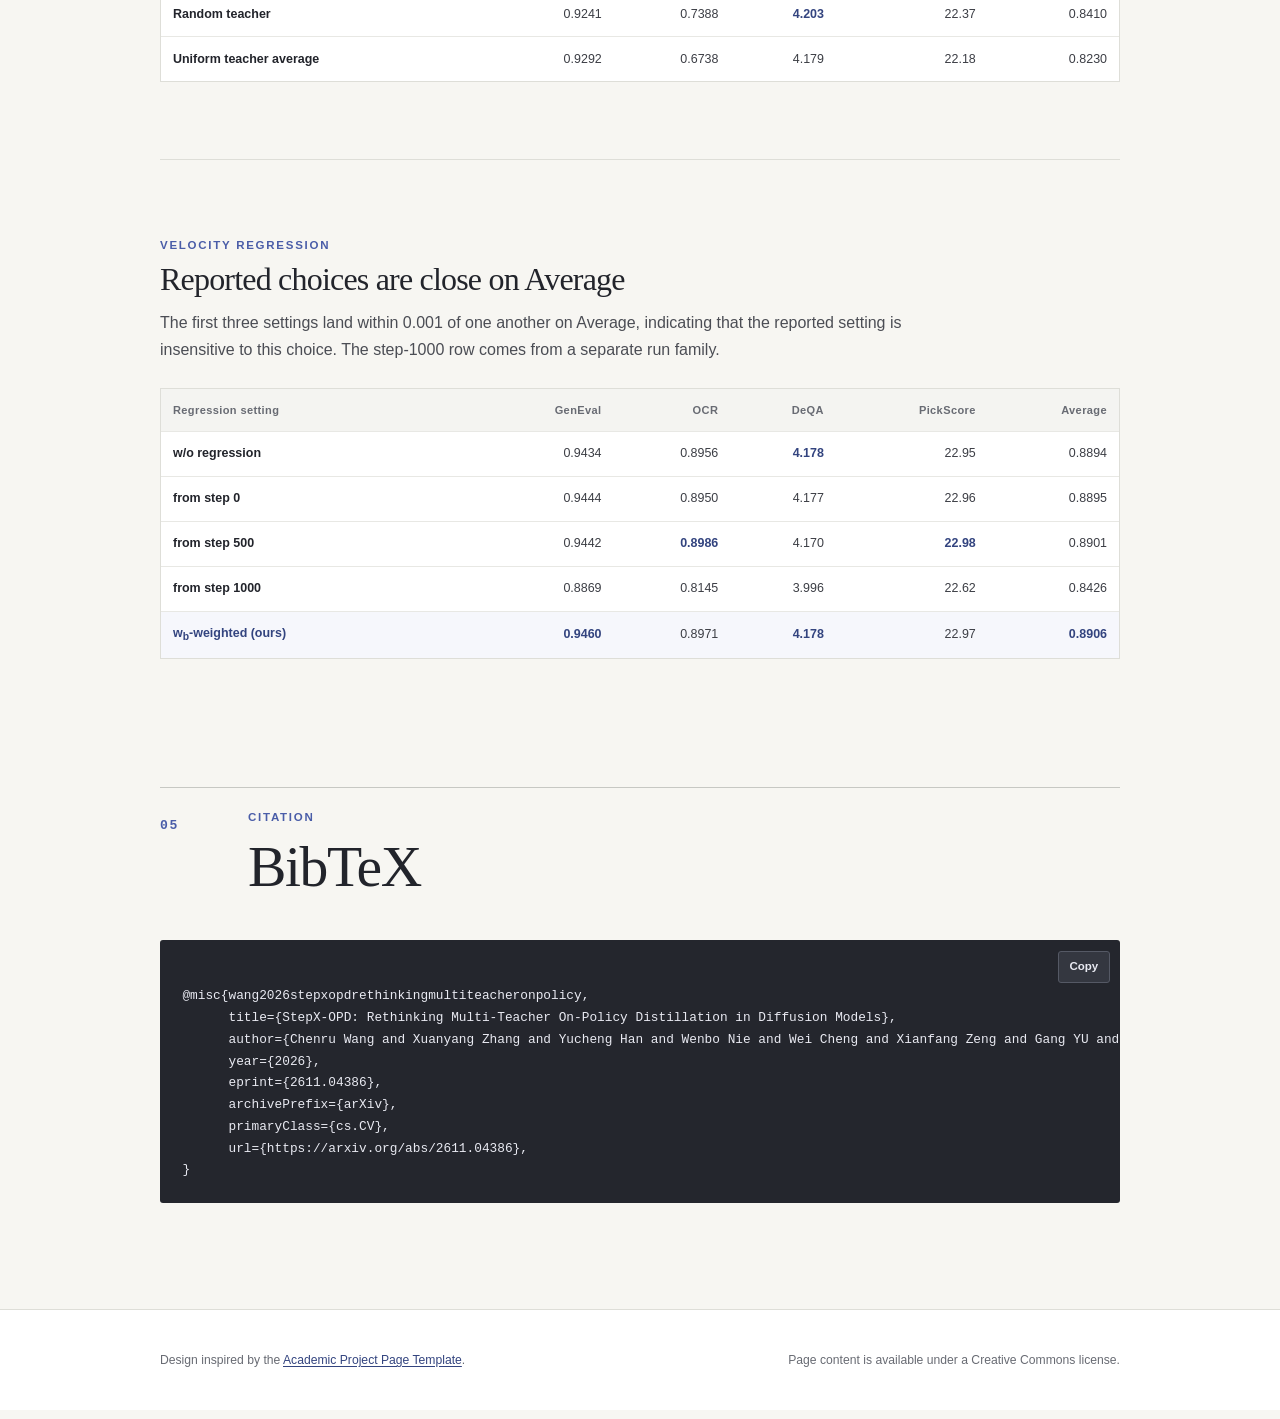
==== commit 15a51fae: "Render the page figures from the paper's source PDFs at full resolution Co-Authored-By: Claude Opus " ====
--- a/index.html
+++ b/index.html
@@ -290,7 +290,7 @@
 
         <figure class="wide-figure figure-frame">
           <a class="figure-image-link" href="static/images/teaser_gpu_hours_radar_300dpi.png" aria-label="Open the training-cost and capability comparison at full size">
-            <img src="static/images/teaser_gpu_hours_radar_300dpi.png" alt="A radar chart comparing method profiles beside a view of training cost." width="1063" height="485" loading="lazy" decoding="async">
+            <img src="static/images/teaser_gpu_hours_radar_300dpi.png" alt="A radar chart comparing method profiles beside a view of training cost." width="2601" height="1185" loading="lazy" decoding="async">
           </a>
           <figcaption>A training-cost view alongside a capability profile of the compared methods.</figcaption>
         </figure>
@@ -301,7 +301,7 @@
         </div>
         <figure class="wide-figure figure-frame">
           <a class="figure-image-link" href="static/images/qualitative_comparison_sixmodel.png" aria-label="Open the main qualitative comparison at full size">
-            <img src="static/images/qualitative_comparison_sixmodel.png" alt="Compared model outputs arranged side by side for benchmark prompts." width="826" height="338" loading="lazy" decoding="async">
+            <img src="static/images/qualitative_comparison_sixmodel.png" alt="Compared model outputs arranged side by side for benchmark prompts." width="2398" height="982" loading="lazy" decoding="async">
           </a>
           <figcaption>Side-by-side outputs on compositional and text-rendering prompts.</figcaption>
         </figure>
@@ -321,13 +321,13 @@
         <div class="paired-figures">
           <figure class="figure-frame">
             <a class="figure-image-link" href="static/images/spillover_examples.png" aria-label="Open the spillover examples at full size">
-              <img src="static/images/spillover_examples.png" alt="Generated images in which prompt words appear as unintended text." width="495" height="585" loading="lazy" decoding="async">
+              <img src="static/images/spillover_examples.png" alt="Generated images in which prompt words appear as unintended text." width="1799" height="2125" loading="lazy" decoding="async">
             </a>
             <figcaption>Examples of prompt words appearing as image text when text was not requested.</figcaption>
           </figure>
           <figure class="figure-frame">
             <a class="figure-image-link" href="static/images/spillover_rates.png" aria-label="Open the spillover rate charts at full size">
-              <img src="static/images/spillover_rates.png" alt="Charts showing measured unintended text-rendering rates across model variants and prompt categories." width="495" height="586" loading="lazy" decoding="async">
+              <img src="static/images/spillover_rates.png" alt="Charts showing measured unintended text-rendering rates across model variants and prompt categories." width="1799" height="2125" loading="lazy" decoding="async">
             </a>
             <figcaption>Measured unintended text-rendering rates for prompts that do and do not specify text.</figcaption>
           </figure>
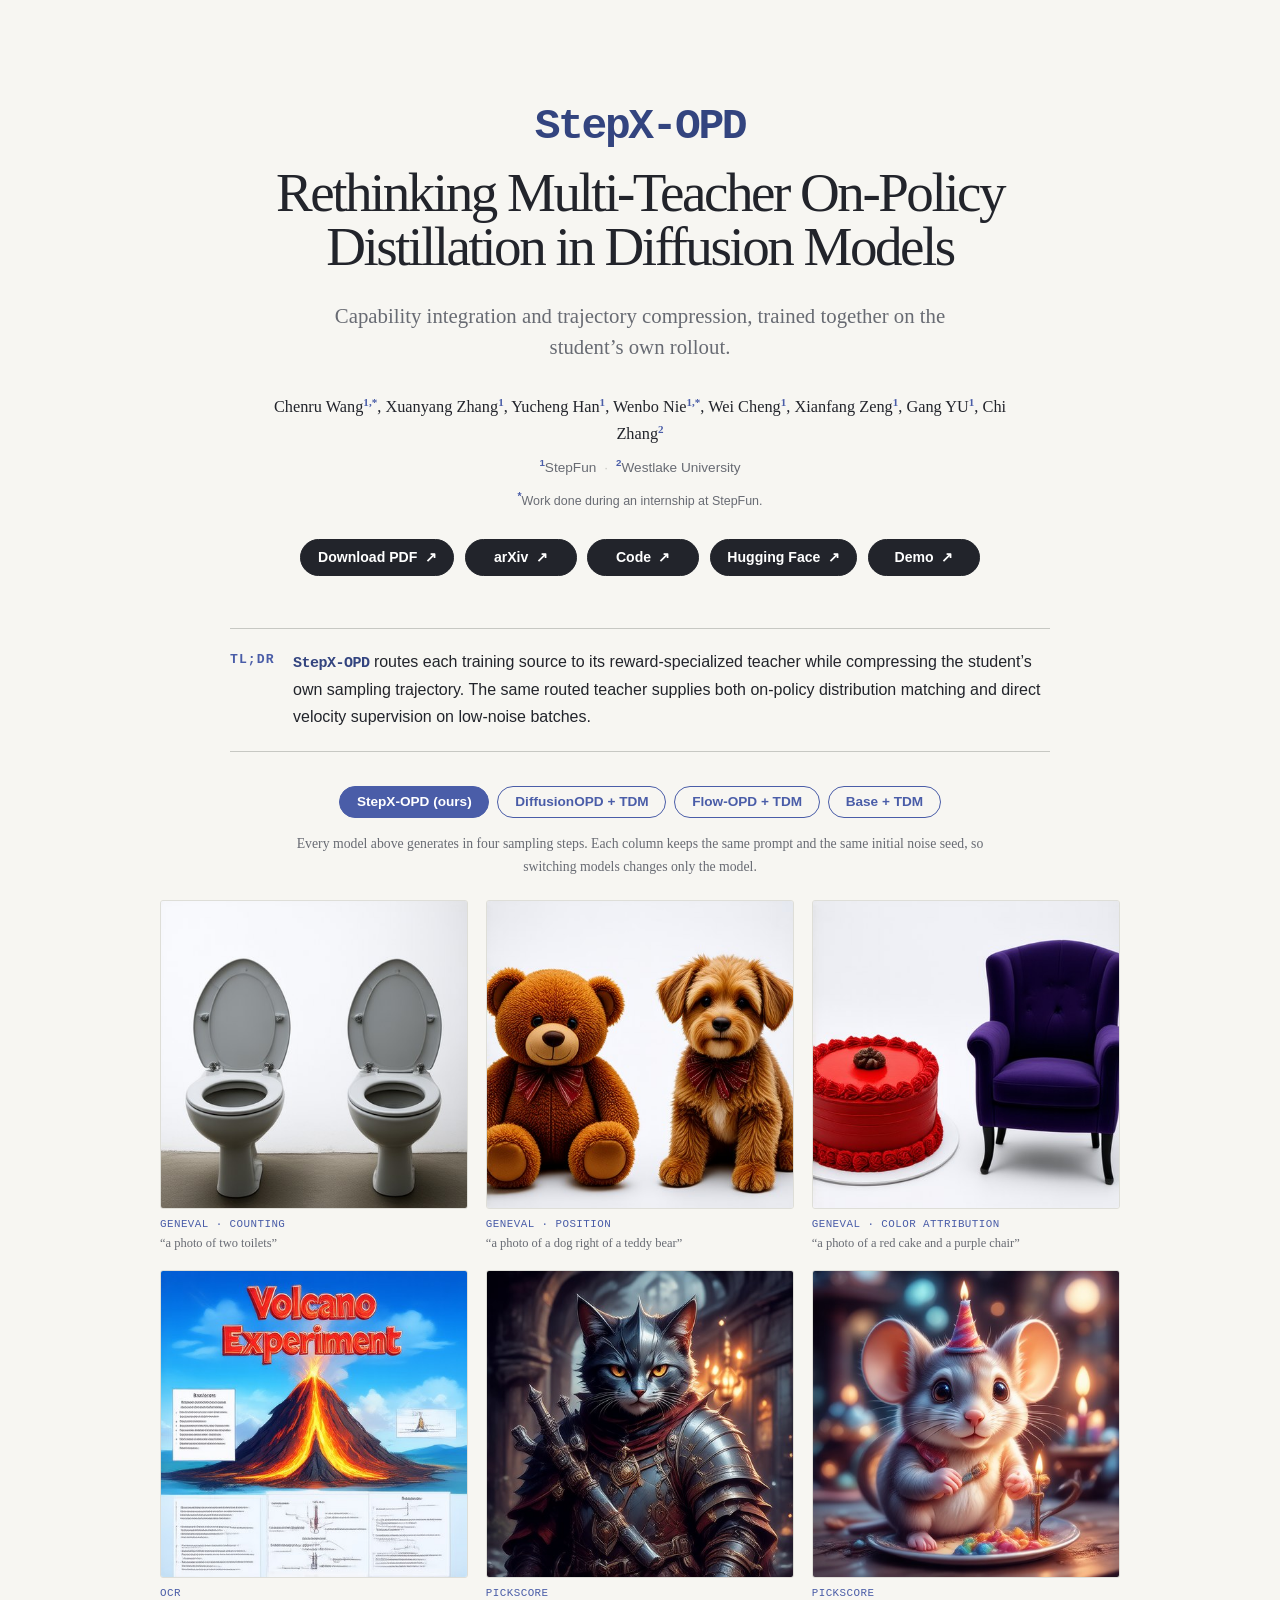
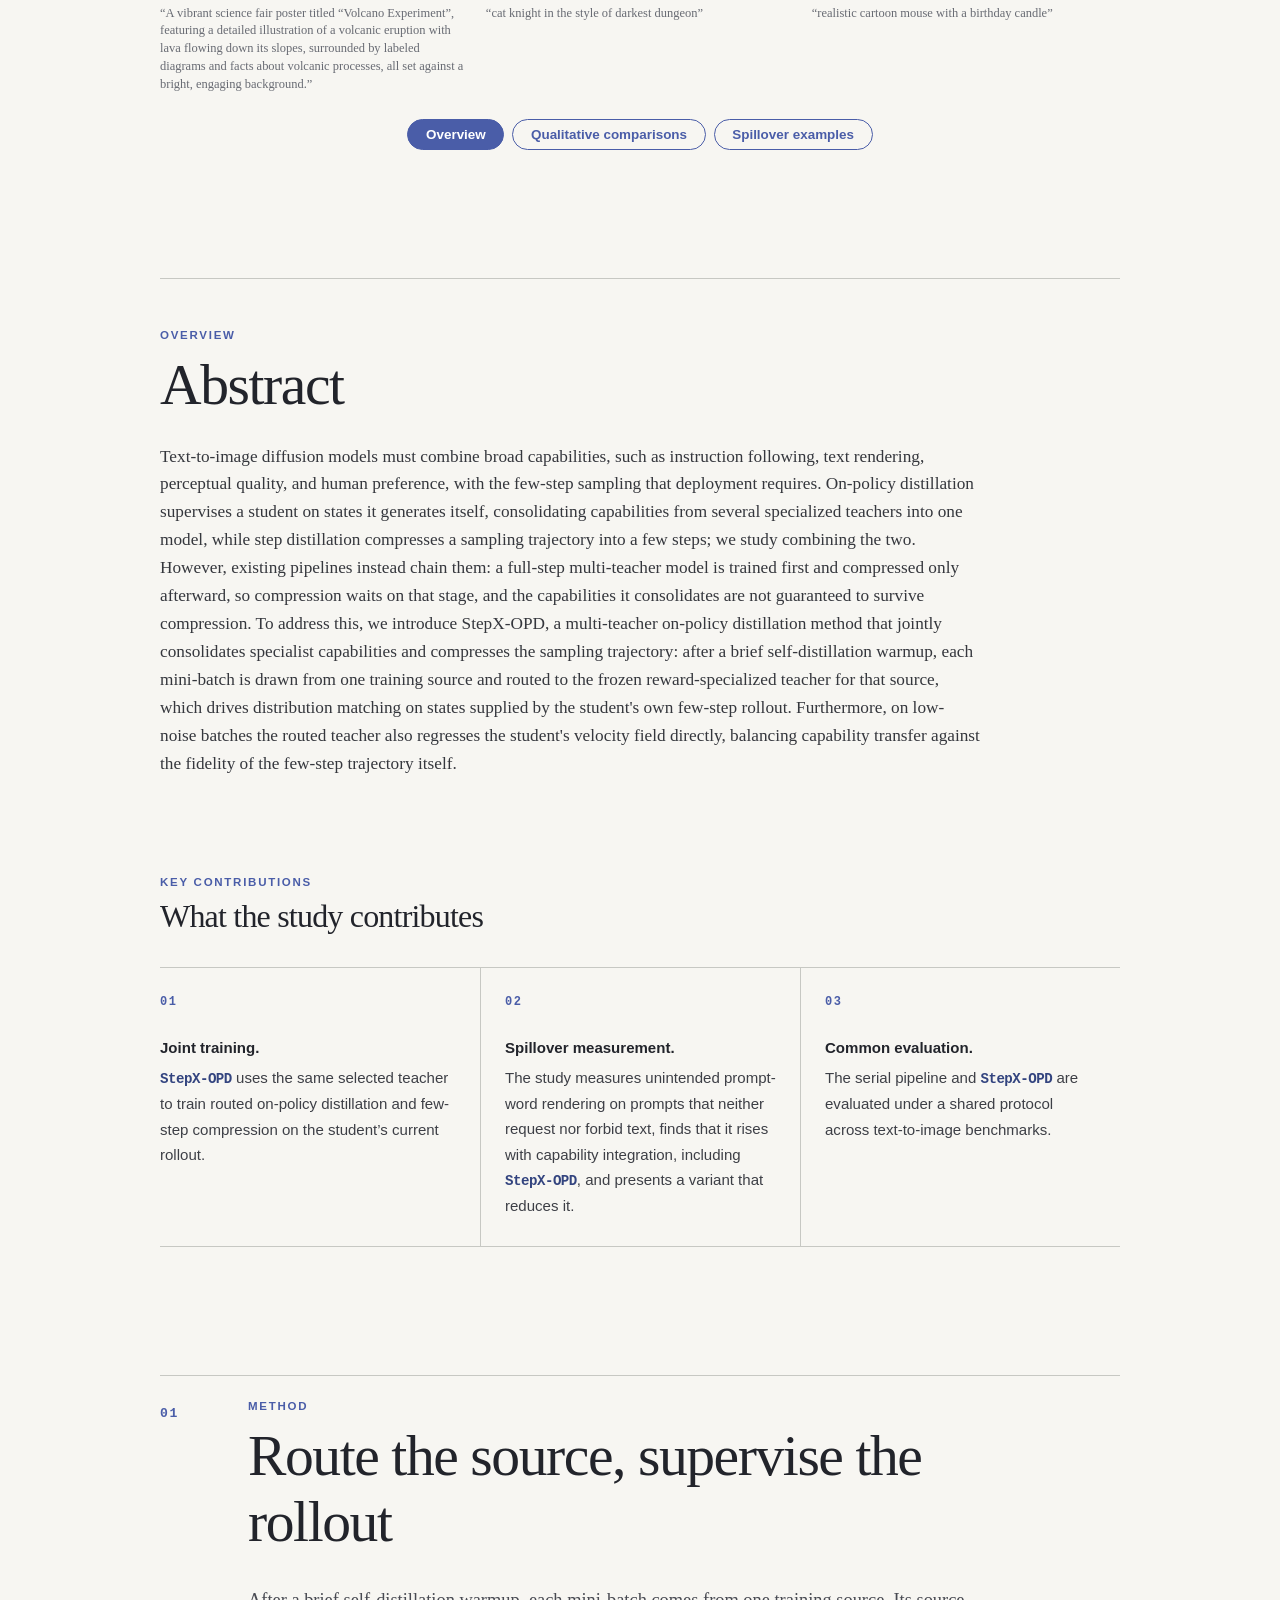
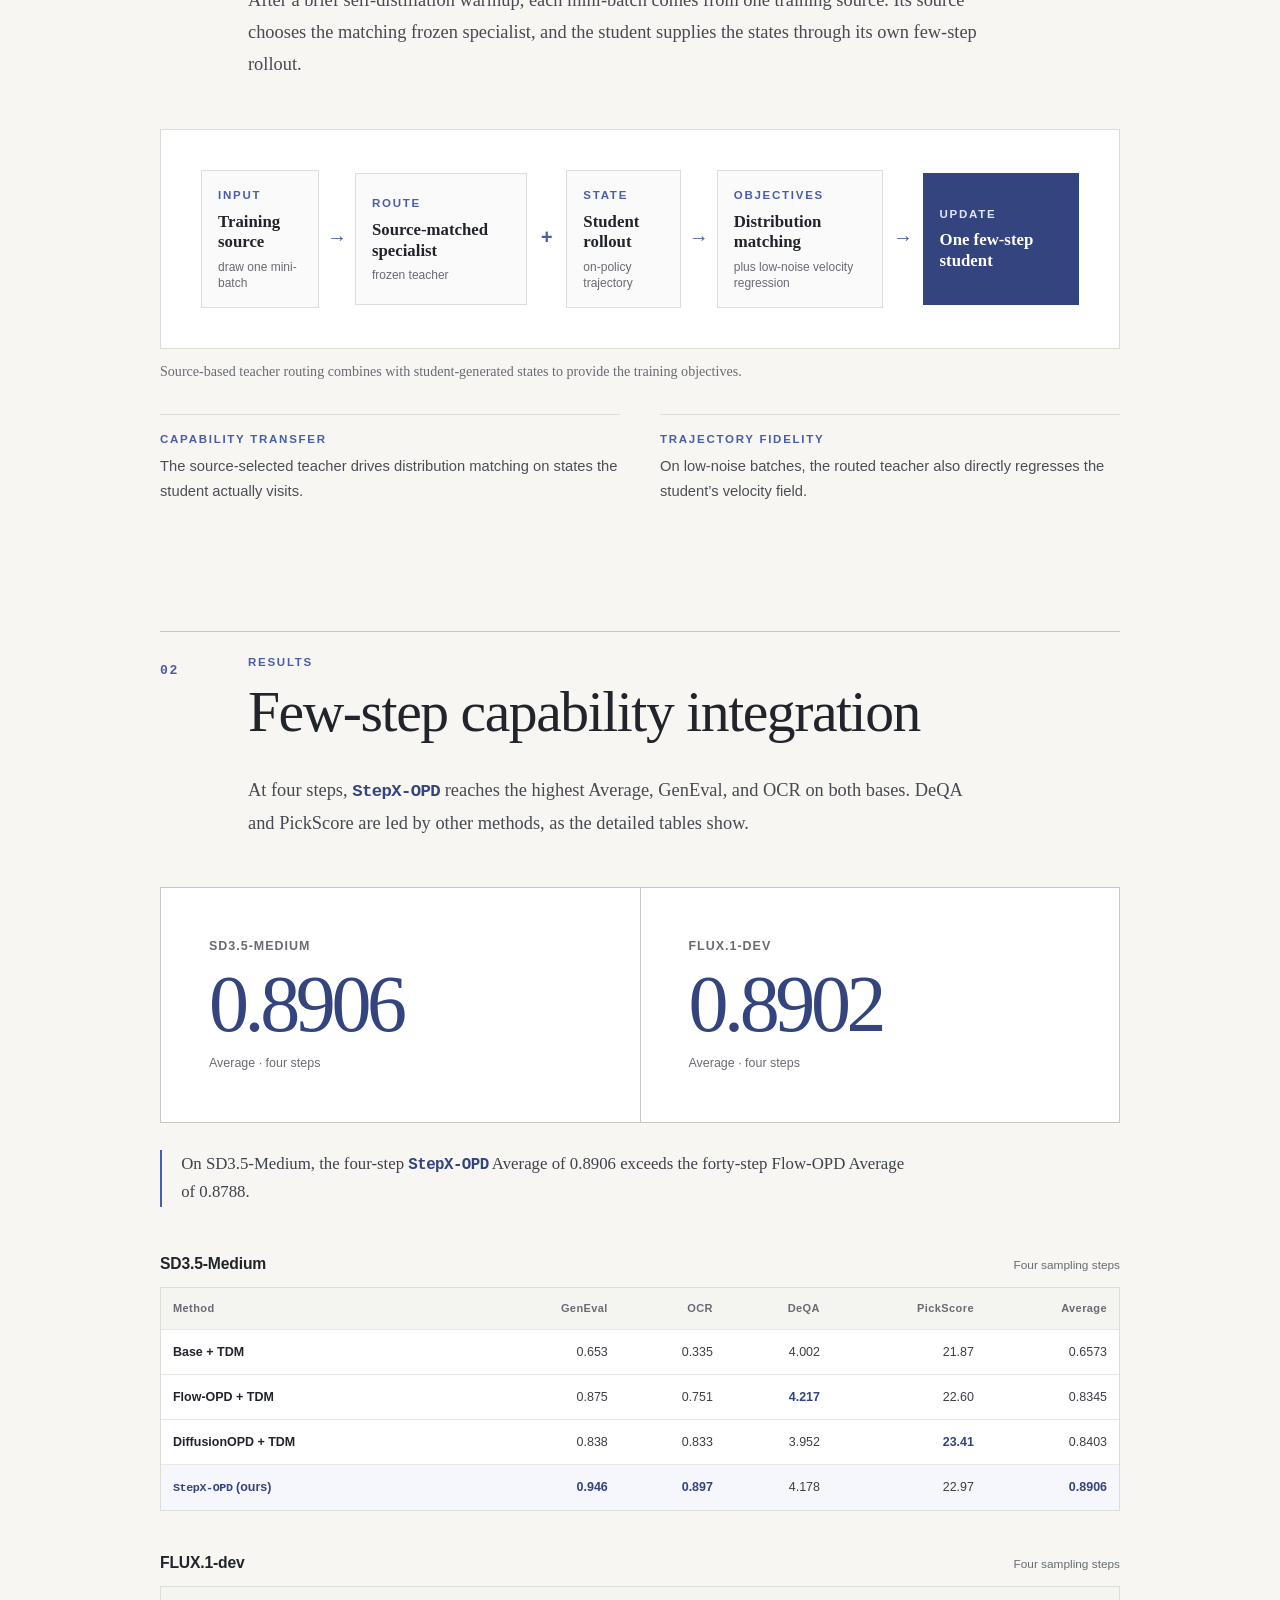
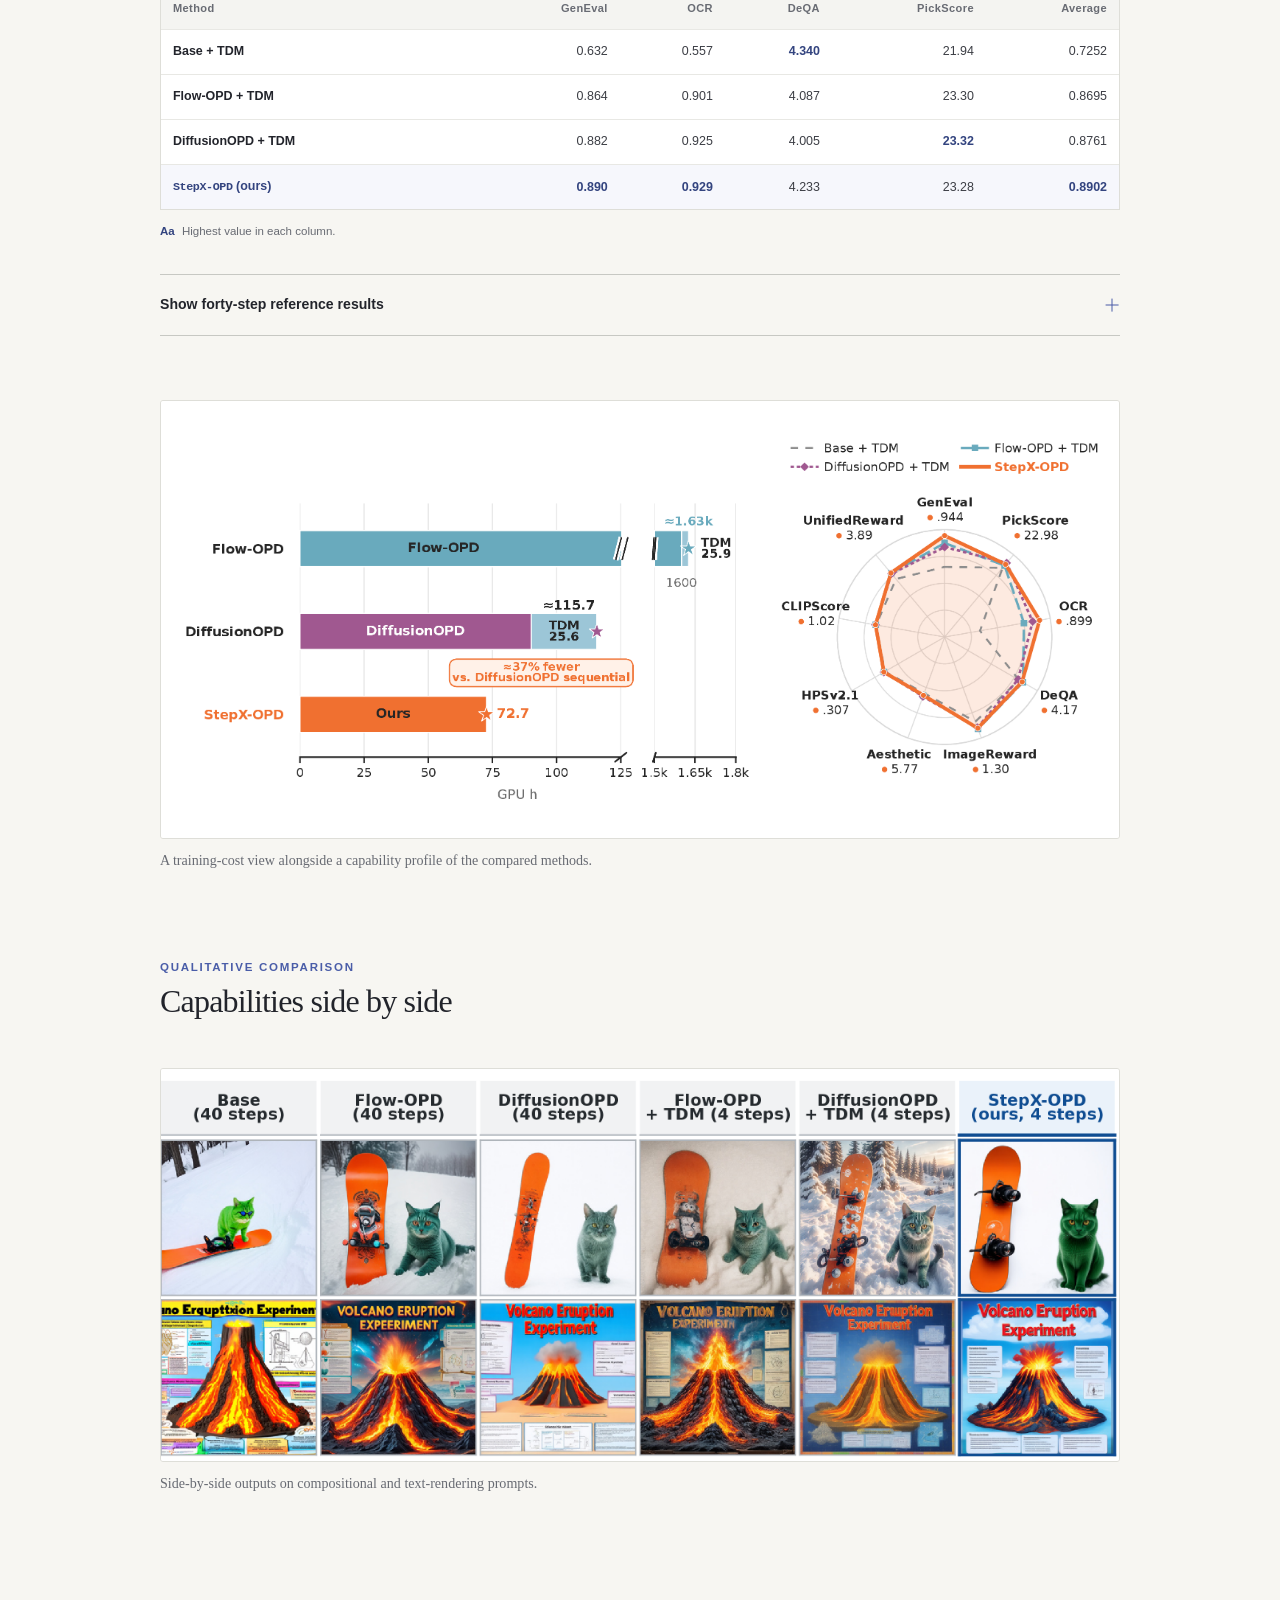
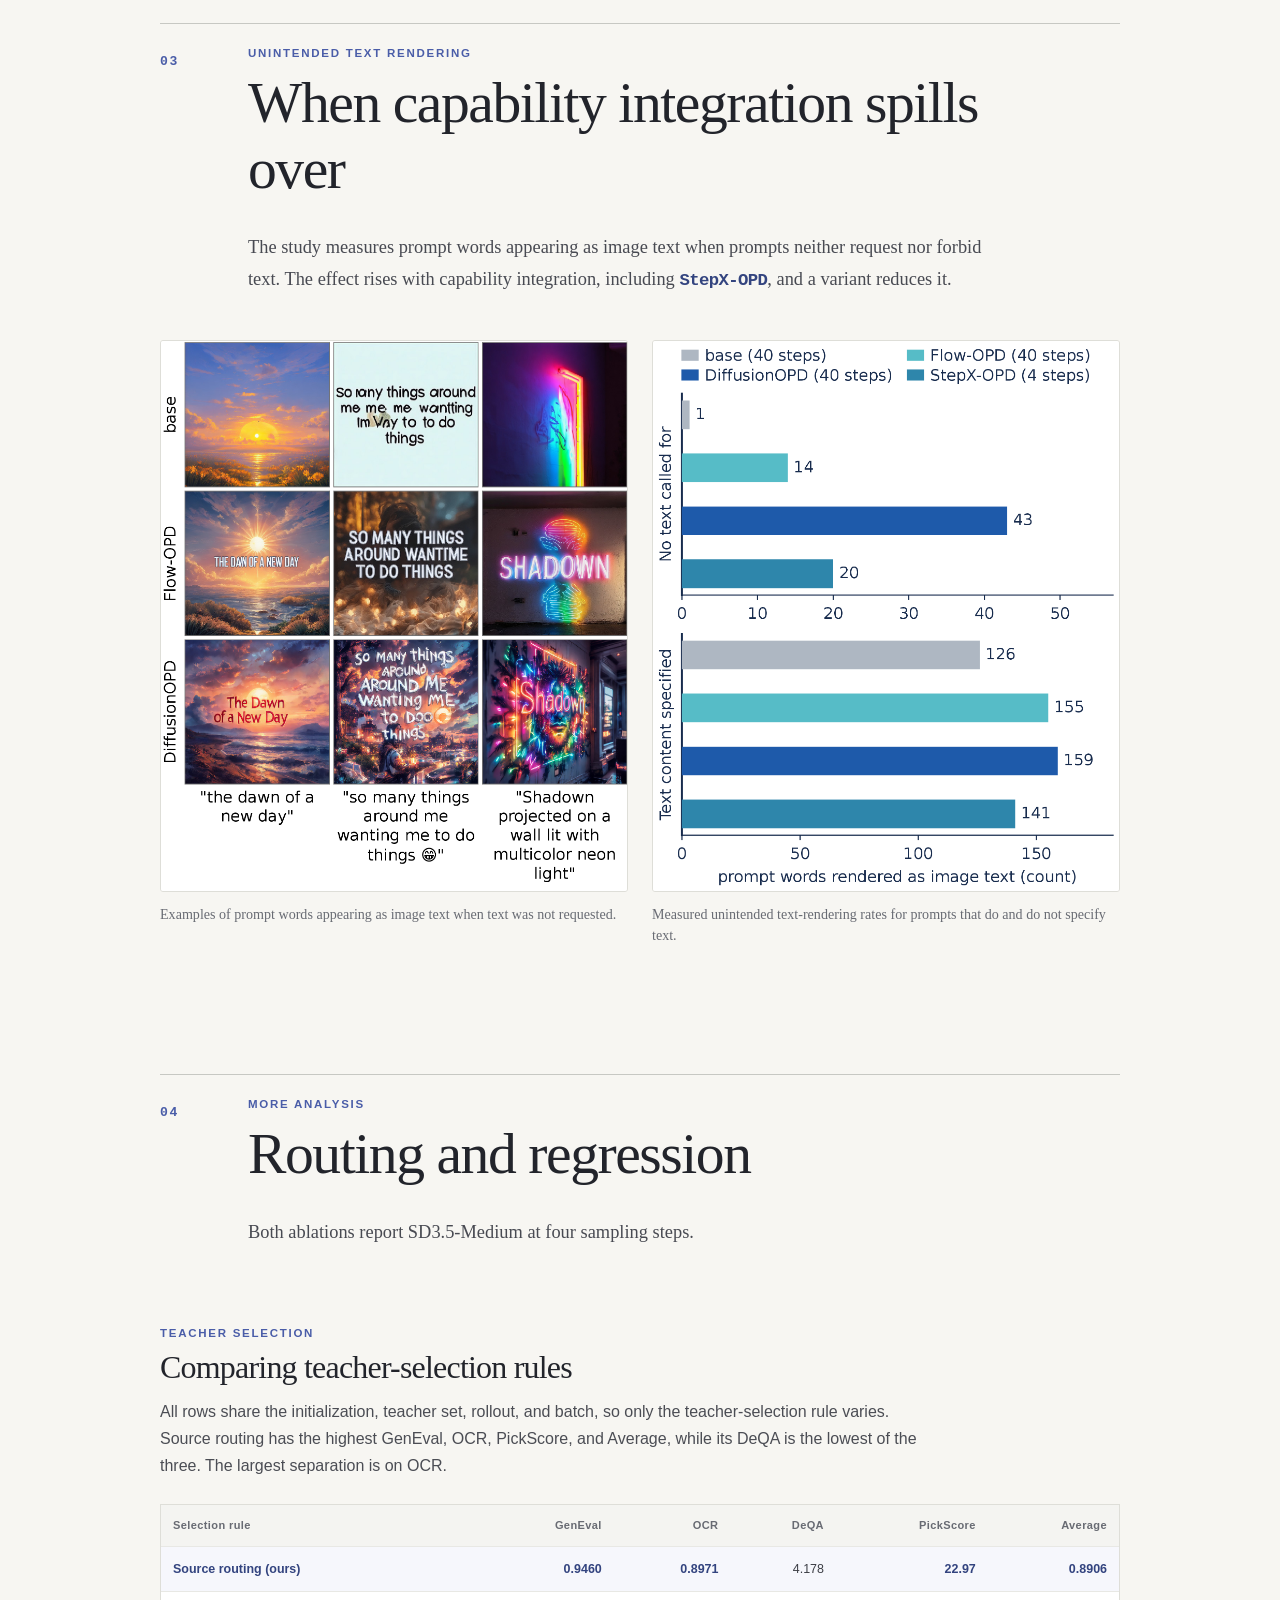
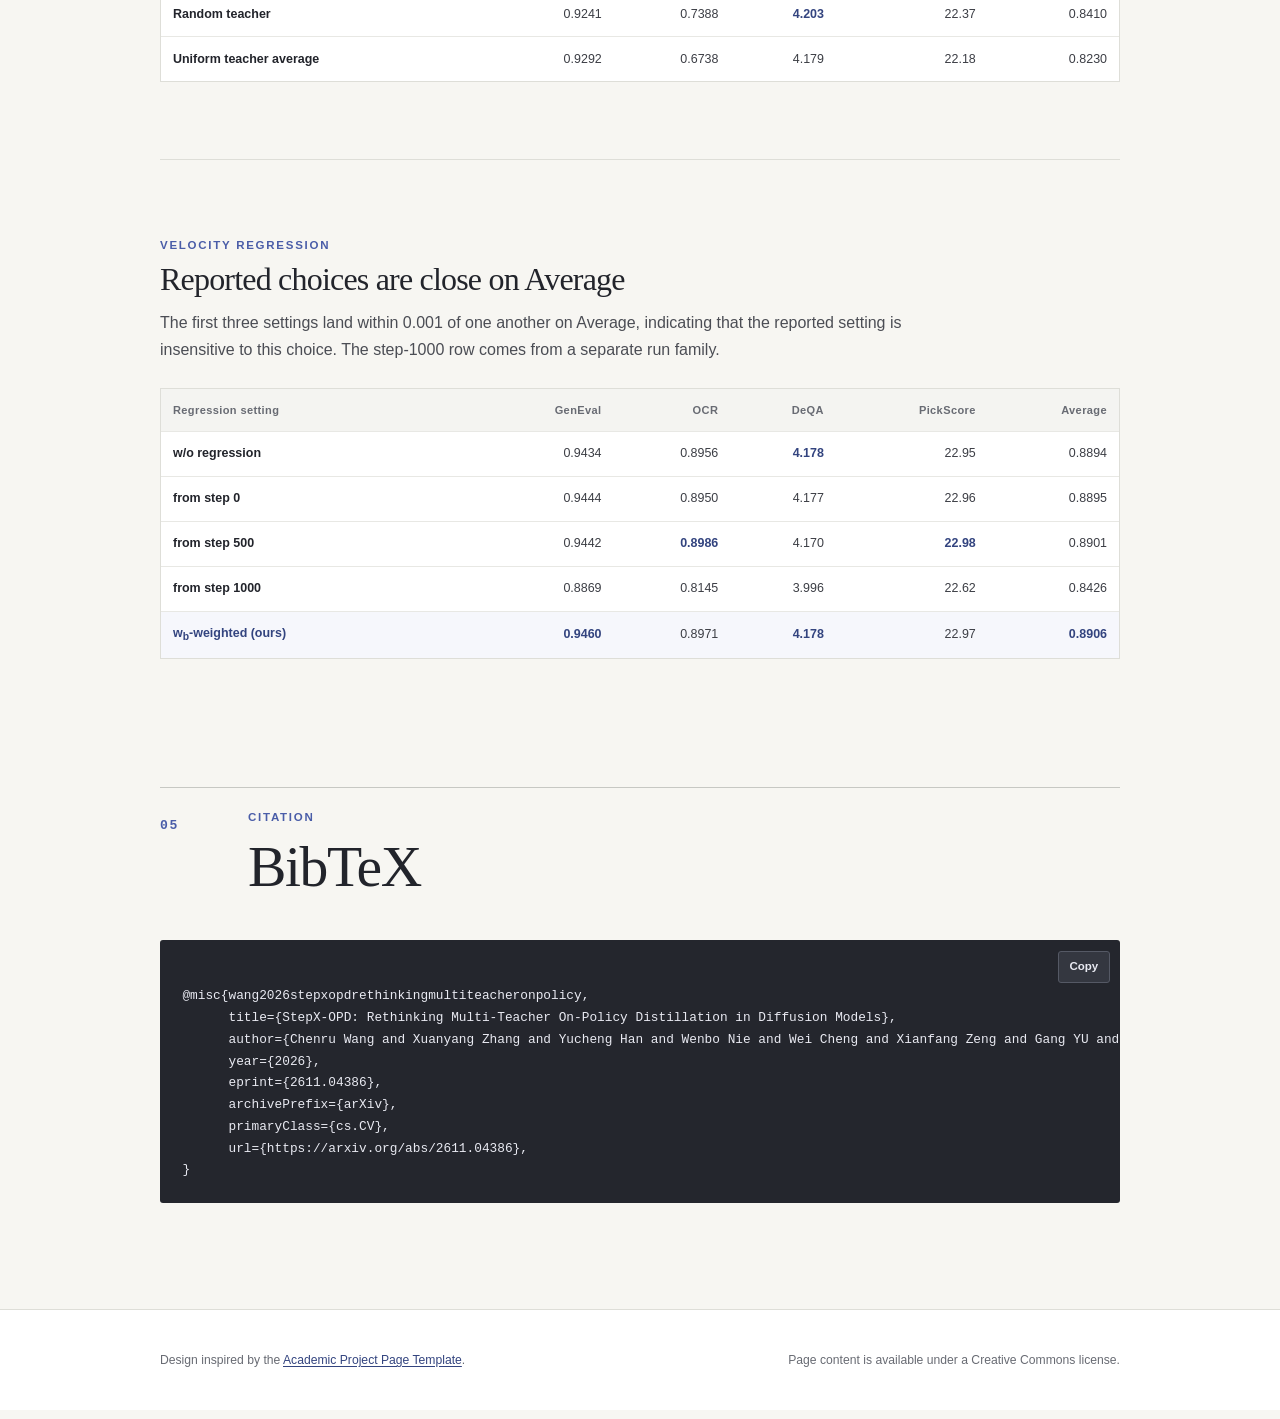
==== commit f751ed19: "Add a Demo button linking to the Hugging Face Space Co-Authored-By: Claude Opus 5.5 <noreply@anthrop" ====
--- a/index.html
+++ b/index.html
@@ -30,6 +30,7 @@
         <a class="resource-button" href="https://arxiv.org/abs/2611.04386">arXiv <span aria-hidden="true">↗</span></a>
         <a class="resource-button" href="https://github.com/WinterCCC/StepX-OPD">Code <span aria-hidden="true">↗</span></a>
         <a class="resource-button" href="https://huggingface.co/ShimaRinC/StepX-OPD-SD3.5">Hugging Face <span aria-hidden="true">↗</span></a>
+        <a class="resource-button" href="https://huggingface.co/spaces/hugging-apps/stepx-opd">Demo <span aria-hidden="true">↗</span></a>
       </nav>
 
       <aside class="tldr" aria-labelledby="tldr-heading">
